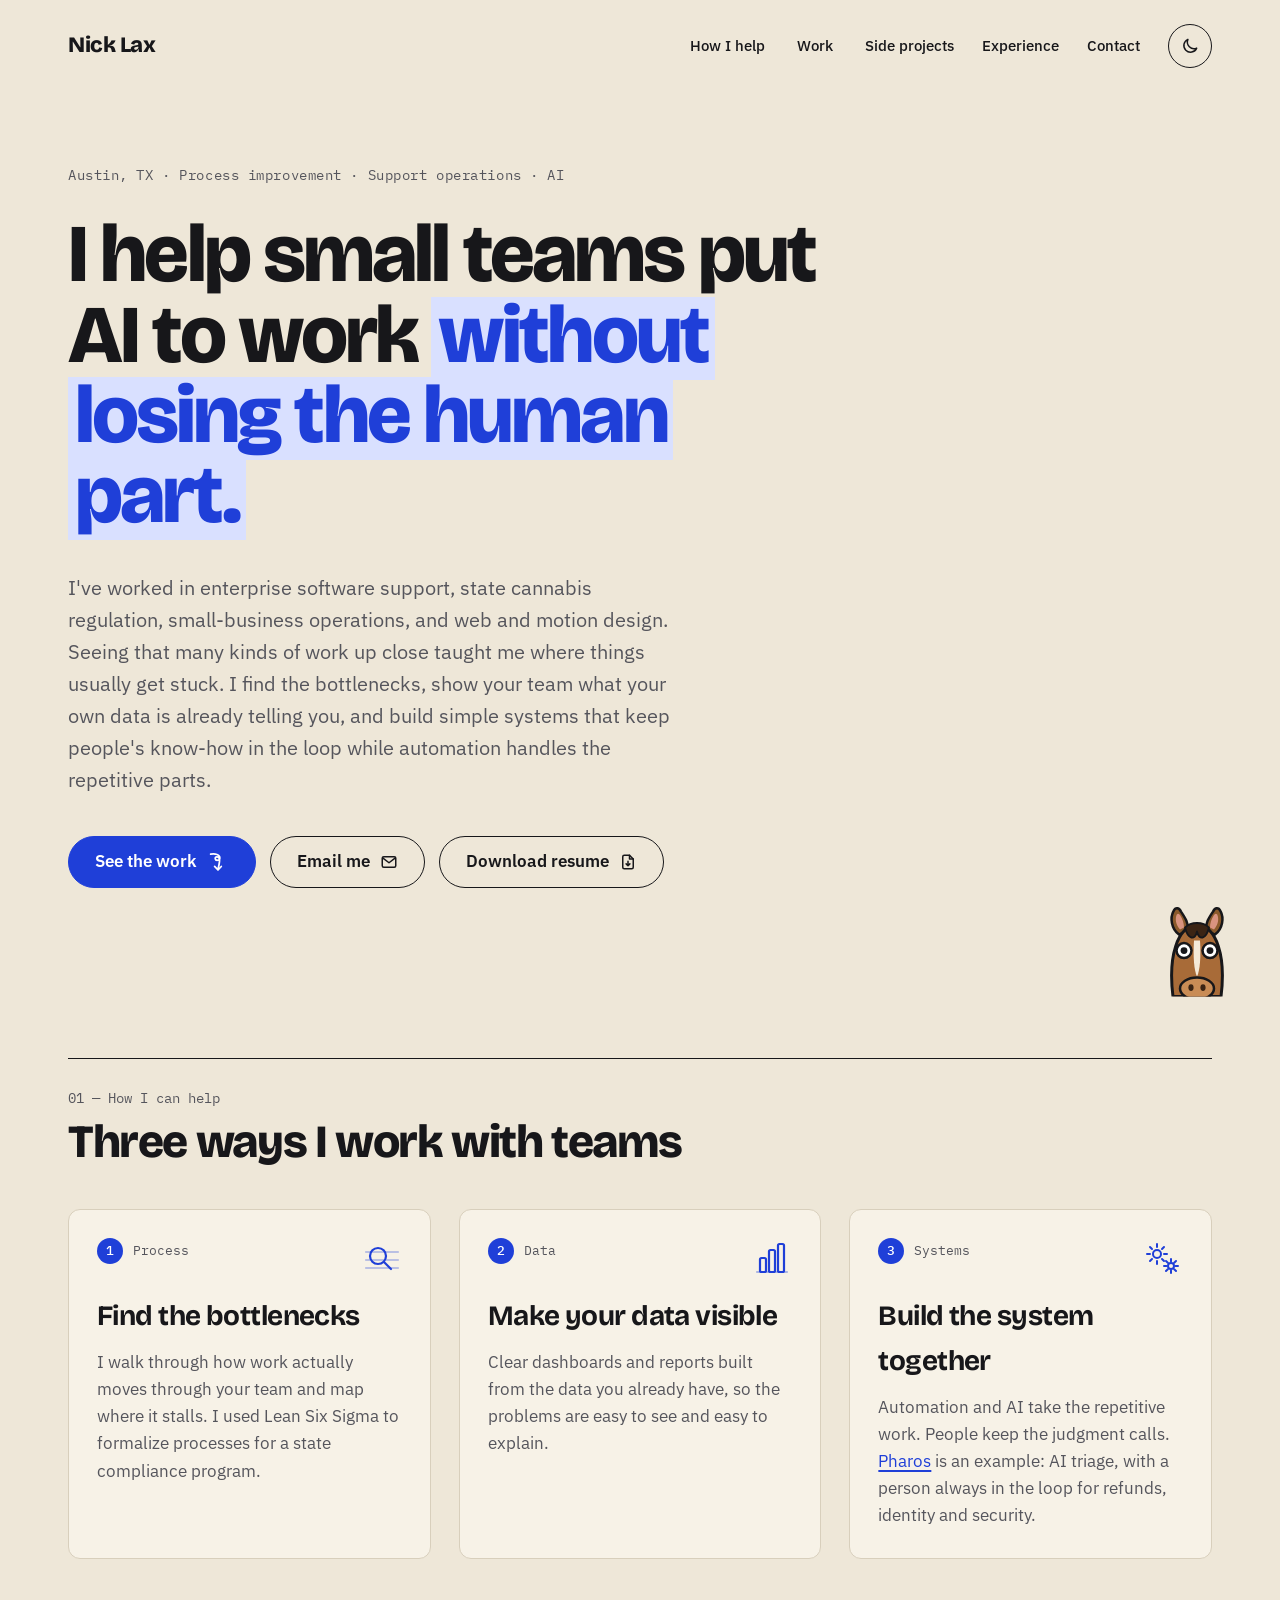
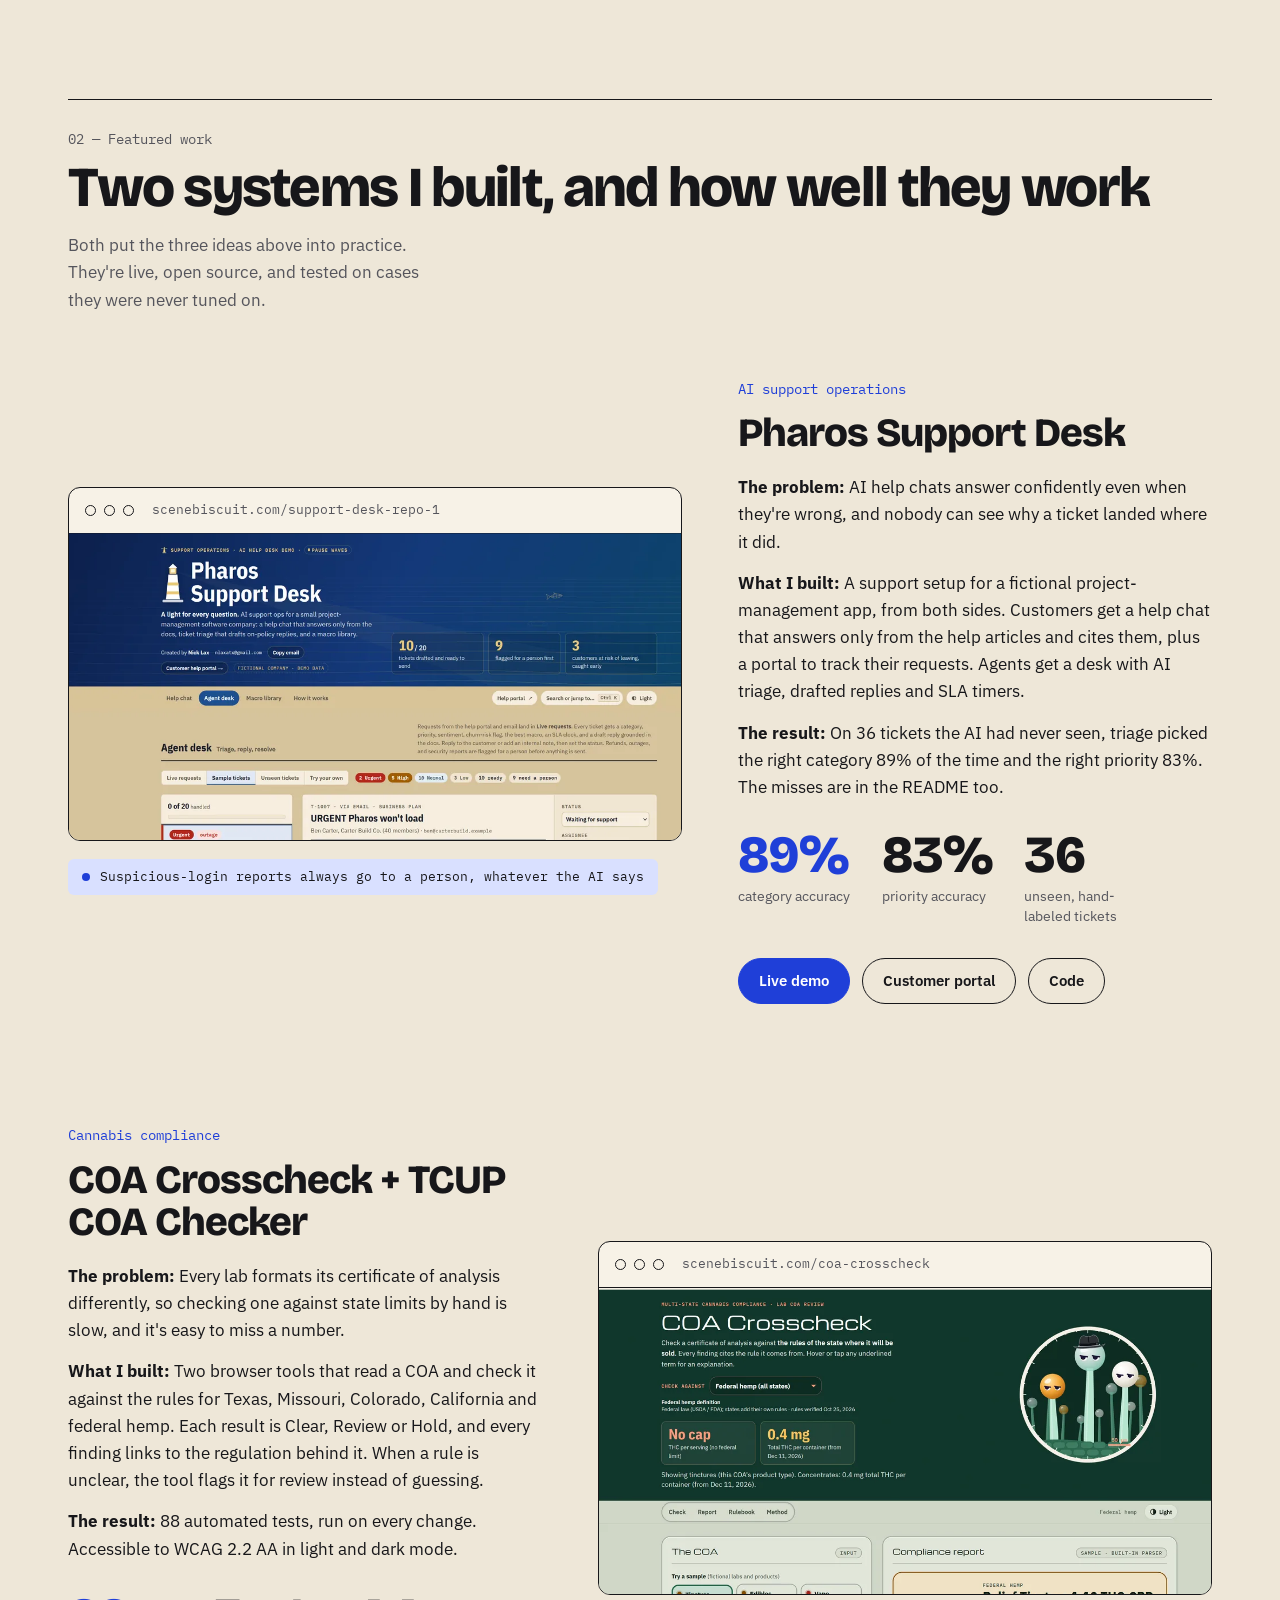
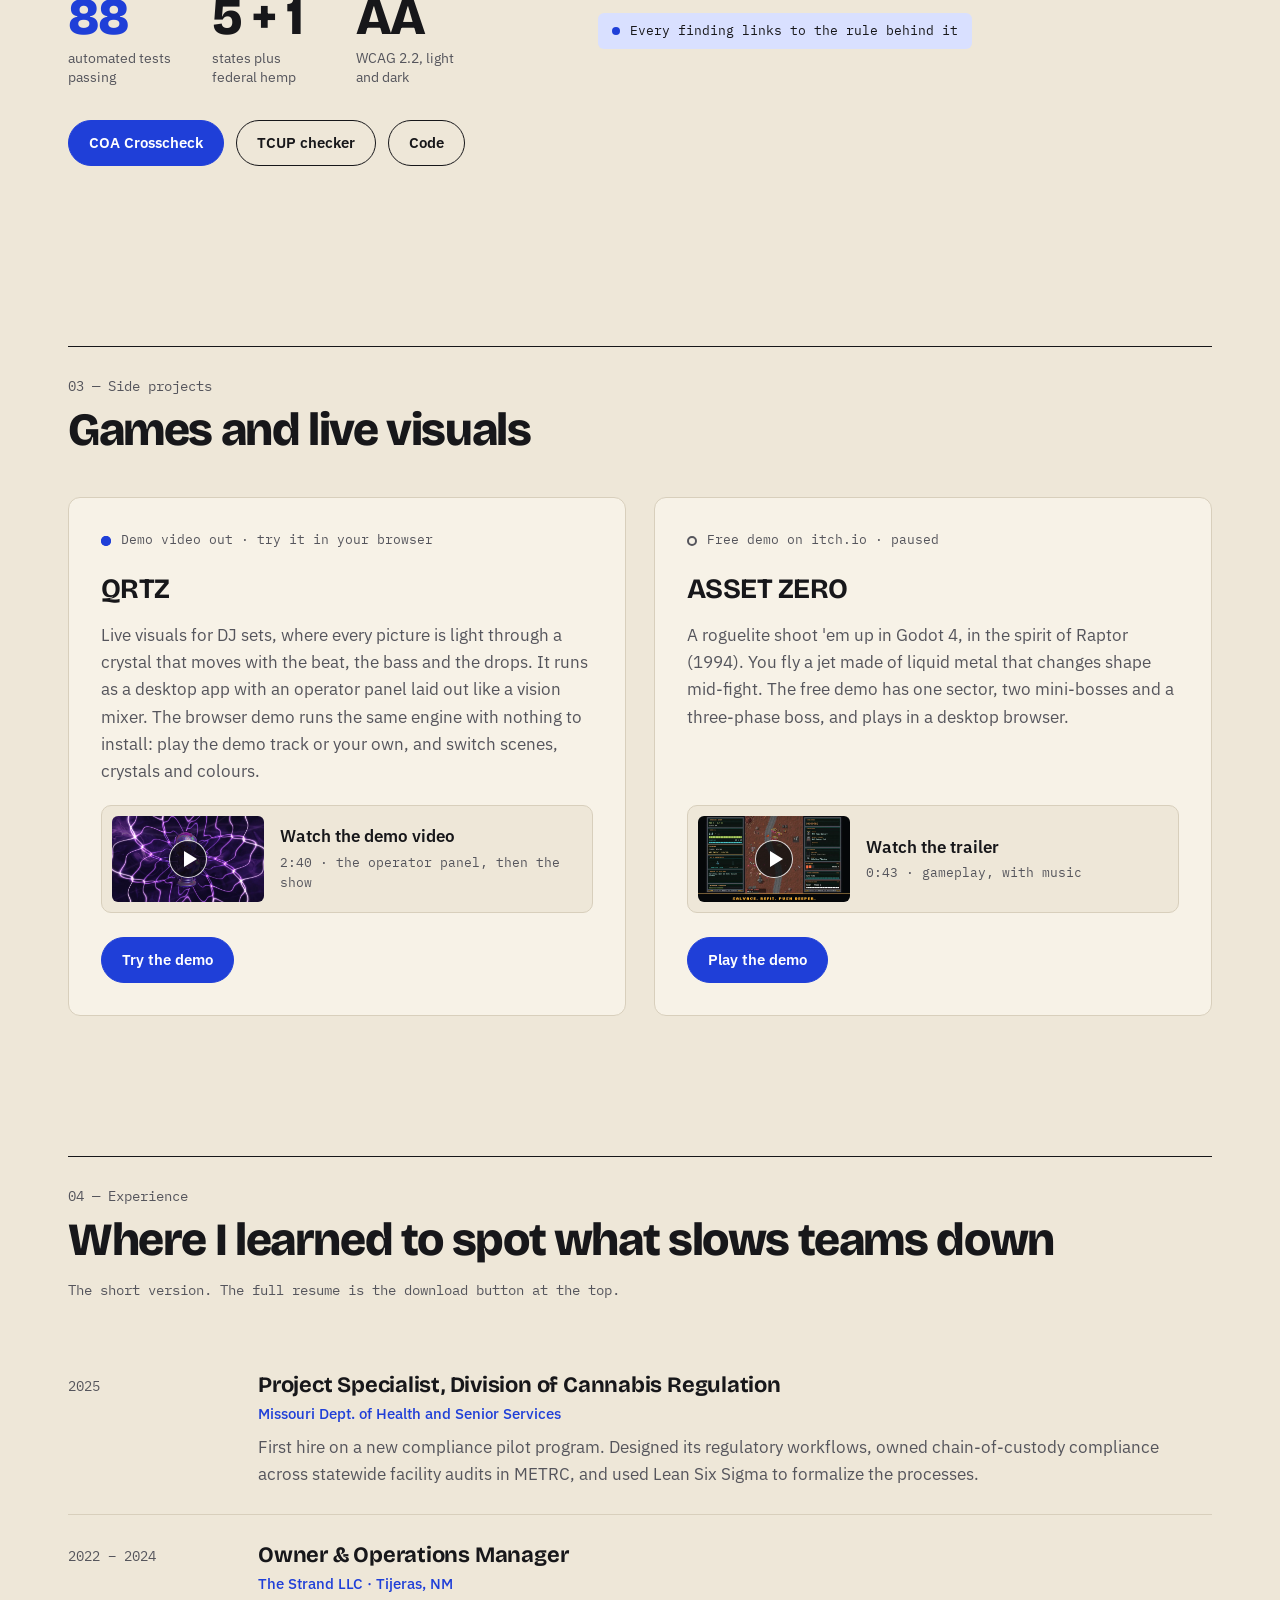
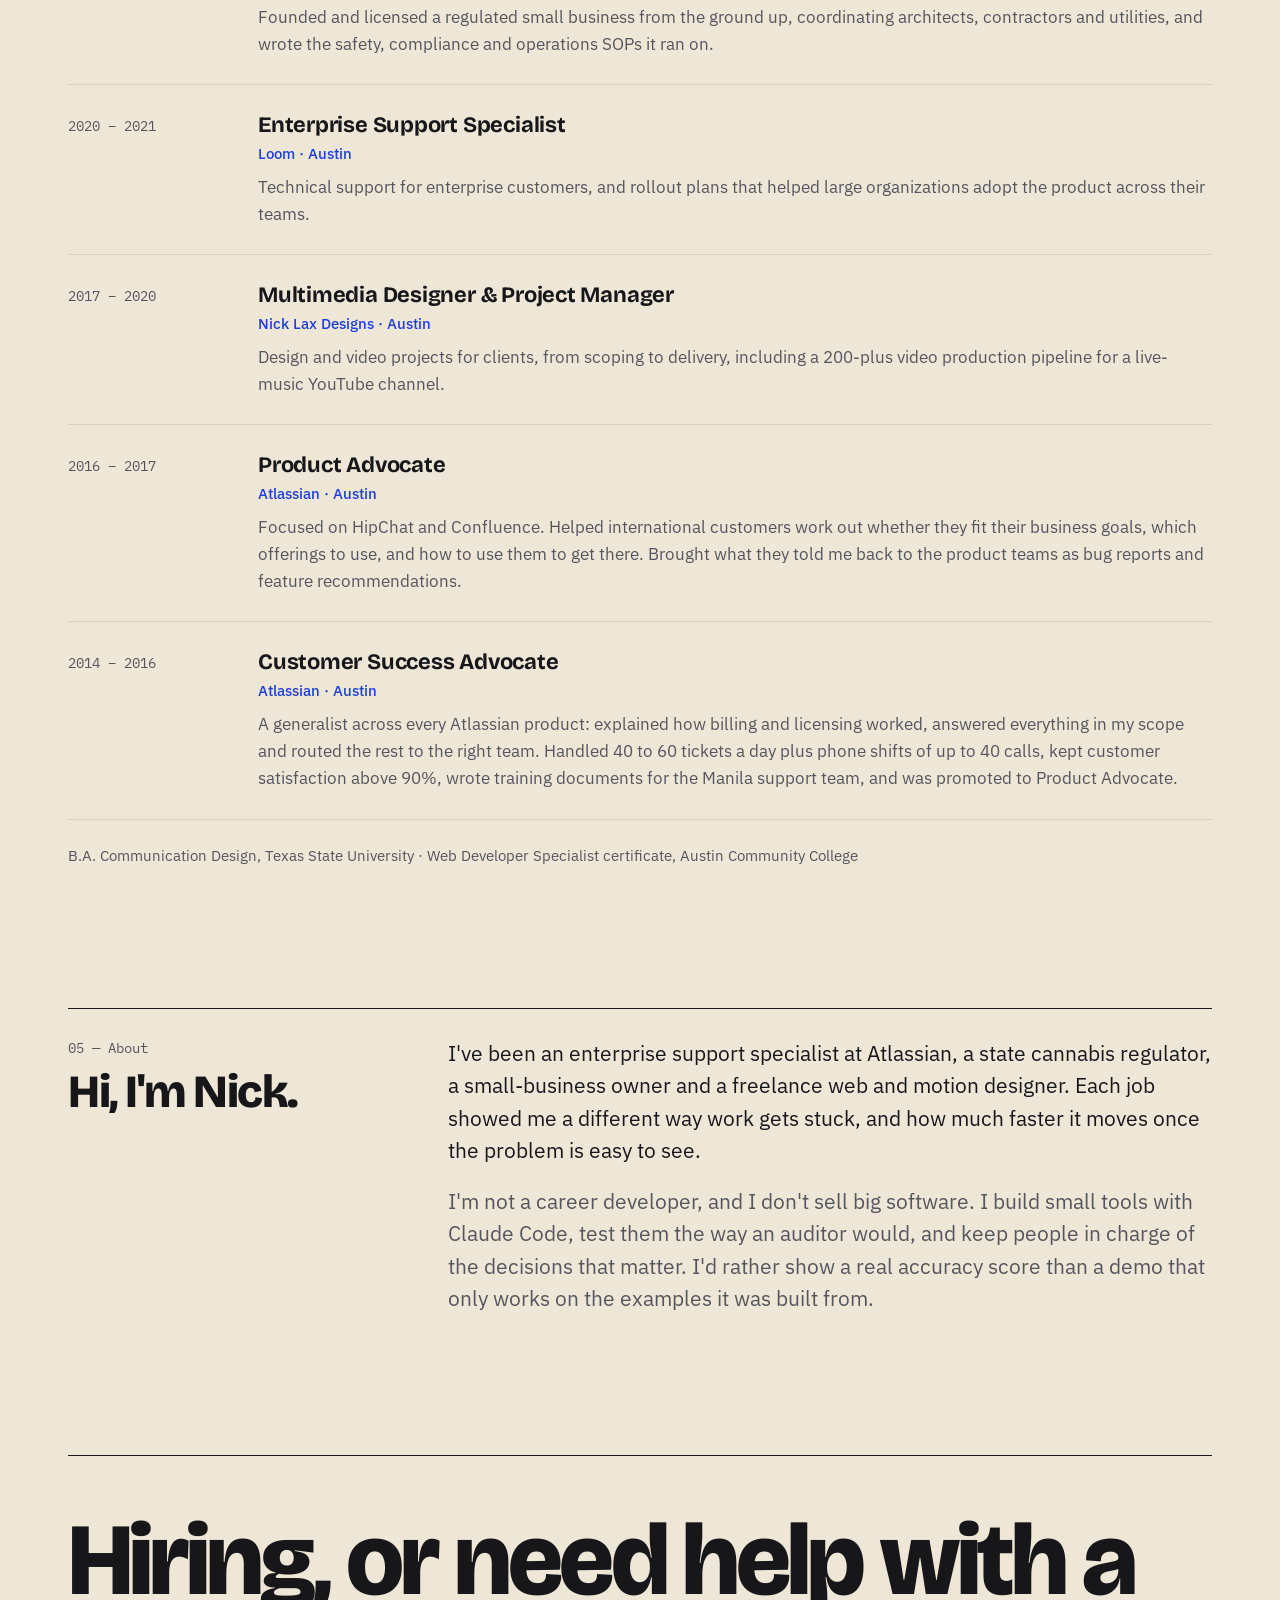
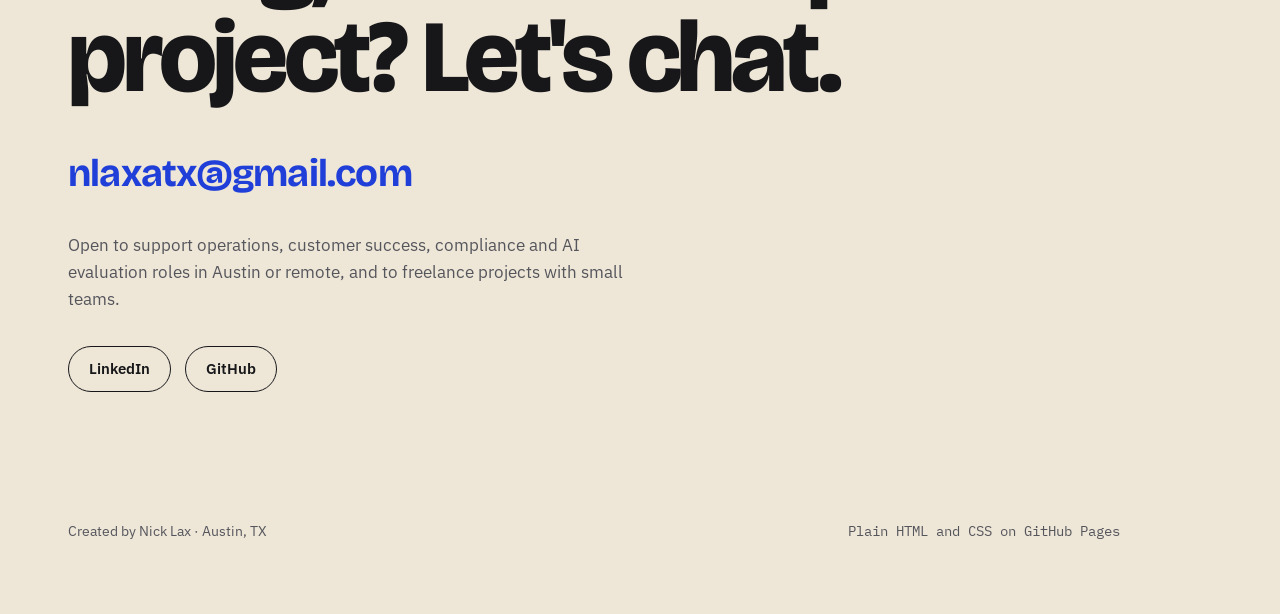
==== index.html @ 9744c237 "Merge remote-tracking branch 'origin/main' into copy-pass-positioning # Conflicts: #	index.html" ====
<!doctype html>
<html lang="en">
<head>
  <meta charset="utf-8">
  <meta name="viewport" content="width=device-width, initial-scale=1">
  <title>Nick Lax · Process improvement, support operations and AI</title>
  <meta name="description" content="Nick Lax helps small teams put AI to work without losing the human part: finding bottlenecks, making data visible, and building systems that keep people in the loop. Austin, TX.">
  <meta property="og:title" content="Nick Lax · Process improvement, support operations and AI">
  <meta property="og:description" content="I help small teams put AI to work without losing the human part.">
  <meta property="og:type" content="website">
  <meta property="og:url" content="https://scenebiscuit.com/">
  <link rel="canonical" href="https://scenebiscuit.com/">
  <link rel="icon" href="img/favicon.svg" type="image/svg+xml">
  <link rel="icon" href="img/favicon-32.png" type="image/png" sizes="32x32">
  <link rel="apple-touch-icon" href="img/apple-touch-icon.png">

  <!-- Set the theme before the page paints, so there's no light/dark flash -->
  <script>
    (function () {
      var root = document.documentElement;
      root.classList.add('js');
      var saved = null;
      try { saved = localStorage.getItem('nl-theme'); } catch (e) {}
      var dark = saved ? saved === 'dark' : window.matchMedia('(prefers-color-scheme: dark)').matches;
      root.setAttribute('data-theme', dark ? 'dark' : 'light');
    })();
  </script>

  <link rel="preconnect" href="https://fonts.googleapis.com">
  <link rel="preconnect" href="https://fonts.gstatic.com" crossorigin>
  <link rel="stylesheet" href="https://fonts.googleapis.com/css2?family=Bricolage+Grotesque:opsz,wght@12..96,700;12..96,800&family=IBM+Plex+Mono:wght@400;500&family=IBM+Plex+Sans:wght@400;500;600&display=swap">
  <link rel="stylesheet" href="css/style.css?v=2026-11-20d">
  <script src="js/main.js?v=2026-11-20d" defer></script>
</head>
<body>
  <a class="skip-link" href="#main">Skip to content</a>

  <header class="site-header wrap">
    <a href="#top" class="brand ul">Nick Lax</a>
    <nav class="nav" aria-label="Main">
      <ul class="nav-links">
        <li><a href="#help" class="ul">How I help</a></li>
        <li><a href="#work" class="ul">Work</a></li>
        <li><a href="#building" class="ul">Side projects</a></li>
        <li><a href="#experience" class="ul">Experience</a></li>
        <li><a href="#contact" class="ul">Contact</a></li>
      </ul>
      <button type="button" class="theme-btn" id="theme-btn" aria-label="Switch to dark mode">
        <svg class="icon-moon" width="20" height="20" viewBox="0 0 24 24" fill="none" stroke="currentColor" stroke-width="1.8" stroke-linecap="round" stroke-linejoin="round" aria-hidden="true"><path d="M20 14.5A8 8 0 0 1 9.5 4a8 8 0 1 0 10.5 10.5z"/></svg>
        <svg class="icon-sun" width="20" height="20" viewBox="0 0 24 24" fill="none" stroke="currentColor" stroke-width="1.8" stroke-linecap="round" aria-hidden="true"><circle cx="12" cy="12" r="4.5"/><path d="M12 2.5v2.2M12 19.3v2.2M2.5 12h2.2M19.3 12h2.2M5.3 5.3l1.6 1.6M17.1 17.1l1.6 1.6M5.3 18.7l1.6-1.6M17.1 6.9l1.6-1.6"/></svg>
      </button>
    </nav>
  </header>

  <main id="main">
    <span id="top"></span>

    <!-- Hero -->
    <section class="hero wrap">
      <p class="eyebrow rise r1">Austin, TX · Process improvement · Support operations · AI</p>
      <h1 class="hero-title rise r2">I help small teams put AI to work <span class="hl">without losing the human part.</span></h1>
      <p class="hero-lede rise r3">I've worked in enterprise software support, state cannabis regulation, small-business operations, and web and motion design. Seeing that many kinds of work up close taught me where things usually get stuck. I find the bottlenecks, show your team what your own data is already telling you, and build simple systems that keep people's know-how in the loop while automation handles the repetitive parts.</p>
      <div class="btn-row rise r4">
        <a href="#work" class="btn btn-solid">See the work
          <svg class="swirl" width="22" height="22" viewBox="0 0 24 24" fill="none" stroke="currentColor" stroke-width="1.9" stroke-linecap="round" stroke-linejoin="round" aria-hidden="true"><path d="M4 3.5 C 9 2.5, 14 4, 14 7.5 C 14 10.5, 9.5 11, 9 8.5 C 8.5 6, 12.5 5.5, 13.5 8.5 C 14.3 11.5, 13 15, 12 20"/><path d="M8.3 16.8 L12 20.6 L15.6 16.9"/></svg>
        </a>
        <a href="mailto:nlaxatx@gmail.com" class="btn">Email me
          <svg width="18" height="18" viewBox="0 0 24 24" fill="none" stroke="currentColor" stroke-width="2" stroke-linecap="round" stroke-linejoin="round" aria-hidden="true"><rect x="3" y="5" width="18" height="14" rx="2"/><path d="M3.5 6.5 12 13l8.5-6.5"/></svg>
        </a>
        <a href="Nick-Lax-Resume.pdf" class="btn" download>Download resume
          <svg width="18" height="18" viewBox="0 0 24 24" fill="none" stroke="currentColor" stroke-width="2" stroke-linecap="round" stroke-linejoin="round" aria-hidden="true"><path d="M14 3H7a2 2 0 0 0-2 2v14a2 2 0 0 0 2 2h10a2 2 0 0 0 2-2V8z"/><path d="M14 3v5h5"/><path d="M12 11v6M9.5 14.5 12 17l2.5-2.5"/></svg>
        </a>
      </div>
    </section>

    <!-- How I can help -->
    <section id="help" class="section wrap" aria-labelledby="help-title">
      <div class="section-head reveal">
        <p class="section-num">01 — How I can help</p>
        <h2 id="help-title" class="section-title">Three ways I work with teams</h2>
      </div>
      <div class="cards cards--three">
        <div class="card reveal">
          <div class="card-top"><p class="card-status"><span class="step-num" aria-hidden="true">1</span>Process</p><svg class="card-icon icon-magnify" width="40" height="40" viewBox="0 0 40 40" fill="none" stroke="currentColor" stroke-width="2.2" stroke-linecap="round" aria-hidden="true"><path d="M4 30h32M4 22h32M4 14h32" opacity=".28"/><g class="mag"><circle cx="16" cy="18" r="8"/><path d="M22 24l7 7"/></g></svg></div>
          <h3 class="card-title">Find the bottlenecks</h3>
          <p class="muted">I walk through how work actually moves through your team and map where it stalls. I used Lean Six Sigma to formalize processes for a state compliance program.</p>
        </div>
        <div class="card reveal">
          <div class="card-top"><p class="card-status"><span class="step-num" aria-hidden="true">2</span>Data</p><svg class="card-icon icon-bars" width="40" height="40" viewBox="0 0 40 40" fill="none" stroke="currentColor" stroke-width="2.2" stroke-linecap="round" aria-hidden="true"><path d="M5 34h30" opacity=".35"/><rect class="bar b1" x="8" y="20" width="6" height="14" rx="1.5"/><rect class="bar b2" x="17" y="12" width="6" height="22" rx="1.5"/><rect class="bar b3" x="26" y="6" width="6" height="28" rx="1.5"/></svg></div>
          <h3 class="card-title">Make your data visible</h3>
          <p class="muted">Clear dashboards and reports built from the data you already have, so the problems are easy to see and easy to explain.</p>
        </div>
        <div class="card reveal">
          <div class="card-top"><p class="card-status"><span class="step-num" aria-hidden="true">3</span>Systems</p><svg class="card-icon icon-gears" width="40" height="40" viewBox="0 0 40 40" fill="none" stroke="currentColor" stroke-width="2" stroke-linecap="round" stroke-linejoin="round" aria-hidden="true"><g class="gear g1"><circle cx="14" cy="16" r="4"/><path d="M14 6v3M14 23v3M4 16h3M21 16h3M7 9l2 2M19 21l2 2M7 23l2-2M19 11l2-2"/></g><g class="gear g2"><circle cx="28" cy="28" r="3"/><path d="M28 21v2.5M28 32.5V35M21 28h2.5M32.5 28H35M23 23l1.8 1.8M31.2 31.2L33 33M23 33l1.8-1.8M31.2 24.8L33 23"/></g></svg></div>
          <h3 class="card-title">Build the system together</h3>
          <p class="muted">Automation and AI take the repetitive work. People keep the judgment calls. <a href="#work" class="text-link">Pharos</a> is an example: AI triage, with a person always in the loop for refunds, identity and security.</p>
        </div>
      </div>
    </section>

    <!-- Featured work -->
    <section id="work" class="section wrap" aria-labelledby="work-title">
      <div class="section-head section-head--split reveal">
        <div>
          <p class="section-num">02 — Featured work</p>
          <h2 id="work-title" class="section-title section-title--lg">Two systems I built, and how well they work</h2>
        </div>
        <p class="section-aside">Both put the three ideas above into practice. They're live, open source, and tested on cases they were never tuned on.</p>
      </div>

      <!-- Pharos -->
      <article class="case">
        <div class="case-media reveal from-left">
          <div class="frame lift">
            <div class="frame-bar">
              <span class="frame-dot" aria-hidden="true"></span>
              <span class="frame-dot" aria-hidden="true"></span>
              <span class="frame-dot" aria-hidden="true"></span>
              <span class="frame-url">scenebiscuit.com/support-desk-repo-1</span>
            </div>
            <div class="frame-body frame-body--shot">
              <img class="shot-light" src="img/pharos-light.webp" width="1200" height="565" loading="lazy" alt="Pharos agent desk: an urgent ticket open, with priority counts and a status panel beside it">
              <img class="shot-dark" src="img/pharos-dark.webp" width="1200" height="557" loading="lazy" alt="Pharos help chat, Ask the Keeper, next to a panel showing which help articles it checked">
            </div>
          </div>
          <p class="tag-note"><span class="tag-dot" aria-hidden="true"></span>Suspicious-login reports always go to a person, whatever the AI says</p>
        </div>

        <div class="case-text reveal from-right">
          <p class="case-kicker">AI support operations</p>
          <h3 class="case-title">Pharos Support Desk</h3>
          <p><strong>The problem:</strong> AI help chats answer confidently even when they're wrong, and nobody can see why a ticket landed where it did.</p>
          <p><strong>What I built:</strong> A support setup for a fictional project-management app, from both sides. Customers get a help chat that answers only from the help articles and cites them, plus a portal to track their requests. Agents get a desk with AI triage, drafted replies and SLA timers.</p>
          <p><strong>The result:</strong> On 36 tickets the AI had never seen, triage picked the right category 89% of the time and the right priority 83%. The misses are in the README too.</p>
          <dl class="stats">
            <div><dt>category accuracy</dt><dd class="accent" data-count="89" data-suffix="%">89%</dd></div>
            <div><dt>priority accuracy</dt><dd data-count="83" data-suffix="%">83%</dd></div>
            <div><dt>unseen, hand-labeled tickets</dt><dd data-count="36">36</dd></div>
          </dl>
          <div class="btn-row btn-row--sm">
            <a href="https://scenebiscuit.com/support-desk-repo-1/" class="btn btn-solid btn-sm" target="_blank" rel="noopener">Live demo<span class="sr-only"> (opens in a new tab)</span></a>
            <a href="https://scenebiscuit.com/support-desk-repo-1/portal/" class="btn btn-sm" target="_blank" rel="noopener">Customer portal<span class="sr-only"> (opens in a new tab)</span></a>
            <a href="https://github.com/scenebiscuit-cell/support-desk-repo-1" class="btn btn-sm" target="_blank" rel="noopener">Code<span class="sr-only"> (opens in a new tab)</span></a>
          </div>
        </div>
      </article>

      <!-- COA tools -->
      <article class="case case--flip">
        <div class="case-media reveal from-right">
          <div class="frame lift">
            <div class="frame-bar">
              <span class="frame-dot" aria-hidden="true"></span>
              <span class="frame-dot" aria-hidden="true"></span>
              <span class="frame-dot" aria-hidden="true"></span>
              <span class="frame-url">scenebiscuit.com/coa-crosscheck</span>
            </div>
            <div class="frame-body frame-body--shot">
              <img class="shot-light" src="img/coa-light.webp" width="1200" height="626" loading="lazy" alt="COA Crosscheck checking a sample tincture against federal hemp rules, with a Review verdict and the trichome characters looking skeptical">
              <img class="shot-dark" src="img/coa-dark.webp" width="1200" height="569" loading="lazy" alt="COA Crosscheck checking a sample tincture against Texas medical rules, with a Clear verdict and the trichome characters smiling">
            </div>
          </div>
          <p class="tag-note"><span class="tag-dot" aria-hidden="true"></span>Every finding links to the rule behind it</p>
        </div>

        <div class="case-text reveal from-left">
          <p class="case-kicker">Cannabis compliance</p>
          <h3 class="case-title">COA Crosscheck + TCUP COA Checker</h3>
          <p><strong>The problem:</strong> Every lab formats its certificate of analysis differently, so checking one against state limits by hand is slow, and it's easy to miss a number.</p>
          <p><strong>What I built:</strong> Two browser tools that read a COA and check it against the rules for Texas, Missouri, Colorado, California and federal hemp. Each result is Clear, Review or Hold, and every finding links to the regulation behind it. When a rule is unclear, the tool flags it for review instead of guessing.</p>
          <p><strong>The result:</strong> 88 automated tests, run on every change. Accessible to WCAG 2.2 AA in light and dark mode.</p>
          <dl class="stats">
            <div><dt>automated tests passing</dt><dd class="accent" data-count="88">88</dd></div>
            <div><dt>states plus federal hemp</dt><dd>5 + 1</dd></div>
            <div><dt>WCAG 2.2, light and dark</dt><dd>AA</dd></div>
          </dl>
          <div class="btn-row btn-row--sm">
            <a href="https://scenebiscuit.com/coa-crosscheck/" class="btn btn-solid btn-sm" target="_blank" rel="noopener">COA Crosscheck<span class="sr-only"> (opens in a new tab)</span></a>
            <a href="https://scenebiscuit.com/tcup-coa-checker/" class="btn btn-sm" target="_blank" rel="noopener">TCUP checker<span class="sr-only"> (opens in a new tab)</span></a>
            <a href="https://github.com/scenebiscuit-cell/coa-crosscheck" class="btn btn-sm" target="_blank" rel="noopener">Code<span class="sr-only"> (opens in a new tab)</span></a>
          </div>
        </div>
      </article>
    </section>

    <!-- Side projects -->
    <section id="building" class="section wrap" aria-labelledby="building-title">
      <div class="section-head reveal">
        <p class="section-num">03 — Side projects</p>
        <h2 id="building-title" class="section-title">Games and live visuals</h2>
      </div>
      <div class="cards">
        <div class="card card--project lift reveal">
          <p class="card-status"><span class="dot" aria-hidden="true"></span>Demo video out · try it in your browser</p>
          <h3 class="card-title">QRTZ</h3>
          <p class="muted">Live visuals for DJ sets, where every picture is light through a crystal that moves with the beat, the bass and the drops. It runs as a desktop app with an operator panel laid out like a vision mixer. The browser demo runs the same engine with nothing to install: play the demo track or your own, and switch scenes, crystals and colours.</p>
          <a class="card-thumb" href="video/qrtz-demo.mp4" data-video-dialog="QRTZ demo video">
            <span class="card-thumb-img">
              <img src="img/qrtz-video-poster.webp" width="1200" height="675" loading="lazy" alt="">
              <span class="card-thumb-play" aria-hidden="true"></span>
            </span>
            <span class="card-thumb-text">
              <span class="card-thumb-title">Watch the demo video</span>
              <span class="card-thumb-meta">2:40 · the operator panel, then the show</span>
            </span>
          </a>
          <div class="btn-row btn-row--sm">
            <a href="qrtz/" class="btn btn-solid btn-sm" target="_blank" rel="noopener">Try the demo<span class="sr-only"> (opens in a new tab)</span></a>
          </div>
        </div>
        <div class="card card--project lift reveal">
          <p class="card-status"><span class="dot dot--still" aria-hidden="true"></span>Free demo on itch.io · paused</p>
          <h3 class="card-title">ASSET ZERO</h3>
          <p class="muted">A roguelite shoot 'em up in Godot 4, in the spirit of Raptor (1994). You fly a jet made of liquid metal that changes shape mid-fight. The free demo has one sector, two mini-bosses and a three-phase boss, and plays in a desktop browser.</p>
          <a class="card-thumb" href="video/asset-zero-trailer.mp4" data-video-dialog="ASSET ZERO trailer">
            <span class="card-thumb-img">
              <img src="img/asset-zero-trailer-poster.webp" width="1200" height="675" loading="lazy" alt="">
              <span class="card-thumb-play" aria-hidden="true"></span>
            </span>
            <span class="card-thumb-text">
              <span class="card-thumb-title">Watch the trailer</span>
              <span class="card-thumb-meta">0:43 · gameplay, with music</span>
            </span>
          </a>
          <div class="btn-row btn-row--sm">
            <a href="https://scenebiscuit.itch.io/asset-zero" class="btn btn-solid btn-sm" target="_blank" rel="noopener">Play the demo<span class="sr-only"> on itch.io (opens in a new tab)</span></a>
          </div>
        </div>
      </div>
    </section>

    <!-- Experience -->
    <section id="experience" class="section wrap" aria-labelledby="experience-title">
      <div class="section-head section-head--split reveal">
        <div>
          <p class="section-num">04 — Experience</p>
          <h2 id="experience-title" class="section-title">Where I learned to spot what slows teams down</h2>
        </div>
        <p class="section-num">The short version. The full resume is the download button at the top.</p>
      </div>
      <ol class="jobs">
        <li class="job reveal">
          <p class="job-years">2025</p>
          <div class="job-body">
            <h3 class="job-role">Project Specialist, Division of Cannabis Regulation</h3>
            <p class="job-org">Missouri Dept. of Health and Senior Services</p>
            <p class="muted">First hire on a new compliance pilot program. Designed its regulatory workflows, owned chain-of-custody compliance across statewide facility audits in METRC, and used Lean Six Sigma to formalize the processes.</p>
          </div>
        </li>
        <li class="job reveal">
          <p class="job-years">2022 – 2024</p>
          <div class="job-body">
            <h3 class="job-role">Owner &amp; Operations Manager</h3>
            <p class="job-org">The Strand LLC · Tijeras, NM</p>
            <p class="muted">Founded and licensed a regulated small business from the ground up, coordinating architects, contractors and utilities, and wrote the safety, compliance and operations SOPs it ran on.</p>
          </div>
        </li>
        <li class="job reveal">
          <p class="job-years">2020 – 2021</p>
          <div class="job-body">
            <h3 class="job-role">Enterprise Support Specialist</h3>
            <p class="job-org">Loom · Austin</p>
            <p class="muted">Technical support for enterprise customers, and rollout plans that helped large organizations adopt the product across their teams.</p>
          </div>
        </li>
        <li class="job reveal">
          <p class="job-years">2017 – 2020</p>
          <div class="job-body">
            <h3 class="job-role">Multimedia Designer &amp; Project Manager</h3>
            <p class="job-org">Nick Lax Designs · Austin</p>
            <p class="muted">Design and video projects for clients, from scoping to delivery, including a 200-plus video production pipeline for a live-music YouTube channel.</p>
          </div>
        </li>
        <li class="job reveal">
          <p class="job-years">2016 – 2017</p>
          <div class="job-body">
            <h3 class="job-role">Product Advocate</h3>
            <p class="job-org">Atlassian · Austin</p>
            <p class="muted">Focused on HipChat and Confluence. Helped international customers work out whether they fit their business goals, which offerings to use, and how to use them to get there. Brought what they told me back to the product teams as bug reports and feature recommendations.</p>
          </div>
        </li>
        <li class="job reveal">
          <p class="job-years">2014 – 2016</p>
          <div class="job-body">
            <h3 class="job-role">Customer Success Advocate</h3>
            <p class="job-org">Atlassian · Austin</p>
            <p class="muted">A generalist across every Atlassian product: explained how billing and licensing worked, answered everything in my scope and routed the rest to the right team. Handled 40 to 60 tickets a day plus phone shifts of up to 40 calls, kept customer satisfaction above 90%, wrote training documents for the Manila support team, and was promoted to Product Advocate.</p>
          </div>
        </li>
      </ol>
      <p class="edu reveal">B.A. Communication Design, Texas State University · Web Developer Specialist certificate, Austin Community College</p>
    </section>

    <!-- About -->
    <section id="about" class="section wrap" aria-labelledby="about-title">
      <div class="about reveal">
        <div class="about-head">
          <p class="section-num">05 — About</p>
          <h2 id="about-title" class="section-title">Hi, I'm Nick.</h2>
        </div>
        <div class="about-body">
          <p>I've been an enterprise support specialist at Atlassian, a state cannabis regulator, a small-business owner and a freelance web and motion designer. Each job showed me a different way work gets stuck, and how much faster it moves once the problem is easy to see.</p>
          <p class="muted">I'm not a career developer, and I don't sell big software. I build small tools with Claude Code, test them the way an auditor would, and keep people in charge of the decisions that matter. I'd rather show a real accuracy score than a demo that only works on the examples it was built from.</p>
        </div>
      </div>
    </section>

    <!-- Contact -->
    <section id="contact" class="section wrap" aria-labelledby="contact-title">
      <div class="contact reveal">
        <h2 id="contact-title" class="contact-title">Hiring, or need help with a project? Let's chat.</h2>
        <a href="mailto:nlaxatx@gmail.com" class="contact-email ul">nlaxatx@gmail.com</a>
        <p class="contact-line muted">Open to support operations, customer success, compliance and AI evaluation roles in Austin or remote, and to freelance projects with small teams.</p>
        <div class="btn-row">
          <a href="https://www.linkedin.com/in/nick-l-001a402b/" class="btn btn-sm" target="_blank" rel="noopener">LinkedIn<span class="sr-only"> (opens in a new tab)</span></a>
          <a href="https://github.com/scenebiscuit-cell" class="btn btn-sm" target="_blank" rel="noopener">GitHub<span class="sr-only"> (opens in a new tab)</span></a>
        </div>
      </div>
    </section>
  </main>

  <footer class="site-footer wrap">
    <p>Created by Nick Lax · Austin, TX</p>
    <p class="mono">Plain HTML and CSS on GitHub Pages</p>
  </footer>

  <!-- Biscuit: a small horse (for Seabiscuit, the name behind scenebiscuit) that peeks up from the corner and watches the cursor -->
  <div class="critter" id="critter" aria-hidden="true">
    <div class="critter-btn">
      <svg class="critter-body" viewBox="0 0 90 92" width="90" height="92" aria-hidden="true">
        <path d="M27 30 C 19 24, 18 13, 21.5 6.5 C 23.5 2.5, 27 3, 29 7 C 33 13, 37 19, 36 26 Z" fill="#8B5A2B" stroke="#17171A" stroke-width="2.5" stroke-linejoin="round"/>
        <path d="M63 30 C 71 24, 72 13, 68.5 6.5 C 66.5 2.5, 63 3, 61 7 C 57 13, 53 19, 54 26 Z" fill="#8B5A2B" stroke="#17171A" stroke-width="2.5" stroke-linejoin="round"/>
        <path d="M28 25 C 23.5 20, 23 14, 24.8 10 C 25.8 8.5, 27 8.8, 28 10.5 C 30.5 14.5, 32 18.5, 32 23 Z" fill="#D9937F"/><path d="M62 25 C 66.5 20, 67 14, 65.2 10 C 64.2 8.5, 63 8.8, 62 10.5 C 59.5 14.5, 58 18.5, 58 23 Z" fill="#D9937F"/>
        <path d="M21 92 C 16 52, 25 22, 45 20 C 65 22, 74 52, 69 92 Z" fill="#A86B38" stroke="#17171A" stroke-width="3" stroke-linejoin="round"/>
        <path d="M42 36 C 41 52, 42 66, 45 72 C 48 66, 49 52, 48 36 Z" fill="#F4E9D8"/>
        <path d="M33 23 C 36 35, 43 36, 45 27 C 47 36, 54 35, 57 23 C 51 17, 39 17, 33 23 Z" fill="#3B2414" stroke="#17171A" stroke-width="2" stroke-linejoin="round"/>
        <ellipse cx="45" cy="84" rx="17" ry="11" fill="#C98C55" stroke="#17171A" stroke-width="2.5"/>
        <ellipse cx="39" cy="83" rx="2.6" ry="3.4" fill="#3B2414"/><ellipse cx="51" cy="83" rx="2.6" ry="3.4" fill="#3B2414"/>
        <g class="critter-eyes">
          <g class="eye"><circle cx="32" cy="46" r="7.5" fill="#FFFFFF" stroke="#17171A" stroke-width="2.5"/><circle class="pupil" cx="32" cy="46" r="3.4" fill="#17171A"/></g>
          <g class="eye"><circle cx="58" cy="46" r="7.5" fill="#FFFFFF" stroke="#17171A" stroke-width="2.5"/><circle class="pupil" cx="58" cy="46" r="3.4" fill="#17171A"/></g>
        </g>
      </svg>
    </div>
  </div>
</body>
</html>
---- css/style.css ----
/* Nick Lax portfolio — plain CSS, no build step.
   Colors live in the custom properties below; dark mode swaps them. */

:root {
  --bg: #EEE7D8;
  --surface: #F7F2E7;
  --ink: #17171A;
  --muted: #55555C;
  --line: #D8CFBC;
  --hatch: #E0D7C4;
  --accent: #1F3FD8;
  --on-accent: #FFFFFF;
  --hl: #D9E0FF;

  --font-display: 'Bricolage Grotesque', system-ui, sans-serif;
  --font-body: 'IBM Plex Sans', system-ui, sans-serif;
  --font-mono: 'IBM Plex Mono', ui-monospace, monospace;

  --pad: clamp(20px, 4vw, 48px);
  --ease: cubic-bezier(.2, .7, .2, 1);
  color-scheme: light;
}

[data-theme="dark"] {
  --bg: #121216;
  --surface: #1B1B21;
  --ink: #EEECE7;
  --muted: #A9A7B1;
  --line: #30303A;
  --hatch: #25252D;
  --accent: #93A5FF;
  --on-accent: #0E1240;
  --hl: #232A5C;
  color-scheme: dark;
}

/* ---------- Base ---------- */
*, *::before, *::after { box-sizing: border-box; }
html { scroll-behavior: smooth; }
body {
  margin: 0;
  background: var(--bg);
  color: var(--ink);
  font-family: var(--font-body);
  font-size: 17px;
  line-height: 1.6;
  transition: background-color .4s ease, color .4s ease;
}
a { color: var(--ink); }
a:hover { color: var(--accent); }
:focus-visible { outline: 2px solid var(--accent); outline-offset: 3px; border-radius: 4px; }
p { margin: 0; }
h1, h2, h3 { margin: 0; }
.wrap { max-width: 1240px; margin: 0 auto; padding-left: var(--pad); padding-right: var(--pad); }
.muted { color: var(--muted); }
.mono { font-family: var(--font-mono); }
.accent { color: var(--accent); }
#top { position: absolute; top: 0; }

.sr-only {
  position: absolute; width: 1px; height: 1px; padding: 0; margin: -1px;
  overflow: hidden; clip: rect(0 0 0 0); white-space: nowrap; border: 0;
}
.skip-link {
  position: absolute; left: 16px; top: -60px; z-index: 100;
  padding: 10px 16px; border-radius: 8px;
  background: var(--accent); color: var(--on-accent); font-weight: 600;
}
.skip-link:focus { top: 16px; color: var(--on-accent); }

/* Link underline that slides in on hover */
.ul {
  text-decoration: none;
  background: linear-gradient(currentColor, currentColor) 0 100% / 0 2px no-repeat;
  transition: background-size .3s ease, color .2s;
}
.ul:hover { background-size: 100% 2px; }

/* ---------- Header ---------- */
.site-header {
  display: flex; align-items: center; justify-content: space-between;
  gap: 16px; flex-wrap: wrap;
  padding-top: 24px; padding-bottom: 24px;
}
.brand {
  font-family: var(--font-display); font-weight: 800; font-size: 22px;
  letter-spacing: -0.02em;
}
.nav { display: flex; align-items: center; gap: 28px; }
.nav-links { display: flex; gap: 28px; list-style: none; margin: 0; padding: 0; font-size: 15px; font-weight: 500; }
.nav-links a, .brand { display: inline-flex; align-items: center; justify-content: center; min-height: 44px; min-width: 44px; }
.theme-btn {
  width: 44px; height: 44px; padding: 0; border-radius: 50%;
  border: 1.5px solid var(--ink); background: transparent; color: var(--ink);
  display: flex; align-items: center; justify-content: center; cursor: pointer;
  transition: transform .35s var(--ease);
}
.theme-btn:hover { transform: rotate(-20deg); }
.icon-sun { display: none; }
[data-theme="dark"] .icon-sun { display: block; }
[data-theme="dark"] .icon-moon { display: none; }

/* ---------- Hero ---------- */
.hero { padding-top: 72px; padding-bottom: 110px; }
.eyebrow {
  margin-bottom: 28px;
  font-family: var(--font-mono); font-size: 14px; letter-spacing: .04em; color: var(--muted);
}
.hero-title {
  max-width: 15ch;
  font-family: var(--font-display); font-weight: 800;
  font-size: clamp(38px, 6.4vw, 92px); line-height: .98; letter-spacing: -0.035em;
}
/* Highlight behind the key phrase. Painted per line, so it wraps cleanly at any width,
   and wipes in from the left on load. */
.hl {
  color: var(--accent); padding: 0 .08em; border-radius: 4px;
  background-image: linear-gradient(var(--hl), var(--hl));
  background-repeat: no-repeat; background-position: 0 75%; background-size: 0% 85%;
  -webkit-box-decoration-break: clone; box-decoration-break: clone;
  animation: wipe .7s cubic-bezier(.65, .05, .25, 1) .7s forwards;
}
.hero-lede { margin-top: 36px; max-width: 620px; font-size: 20px; color: var(--muted); }

/* ---------- Buttons ---------- */
.btn-row { display: flex; flex-wrap: wrap; gap: 14px; margin-top: 40px; }
.btn-row--sm { gap: 12px; margin-top: 0; }
.btn {
  display: inline-flex; align-items: center; gap: 10px;
  min-height: 52px; padding: 0 26px; border-radius: 999px;
  border: 1.5px solid var(--ink); background: transparent;
  font-weight: 600; text-decoration: none;
  transition: transform .2s ease, background-color .2s ease, color .2s ease;
}
.btn:hover { transform: translateY(-2px); }
.btn-solid, .btn-solid:hover { background: var(--accent); border-color: var(--accent); color: var(--on-accent); }
.btn-sm { min-height: 46px; padding: 0 20px; font-size: 15px; }
.btn:hover .swirl { animation: nudge .8s ease-in-out infinite; }

/* ---------- Sections ---------- */
.section { padding-top: 60px; padding-bottom: 80px; }
.section-head { border-top: 1.5px solid var(--ink); padding-top: 28px; margin-bottom: 44px; }
.section-head--split { display: flex; flex-wrap: wrap; align-items: flex-end; justify-content: space-between; gap: 16px; }
#work .section-head { margin-bottom: 64px; }
.section-num { margin-bottom: 10px; font-family: var(--font-mono); font-size: 14px; color: var(--muted); }
.section-head--split > .section-num { margin-bottom: 0; }
.section-title {
  font-family: var(--font-display); font-weight: 800;
  font-size: clamp(32px, 3.6vw, 48px); line-height: 1; letter-spacing: -0.03em;
}
.section-title--lg { font-size: clamp(36px, 4.4vw, 60px); }
.section-aside { max-width: 380px; color: var(--muted); }

/* ---------- Case studies ---------- */
.case { display: flex; flex-wrap: wrap; align-items: center; gap: 56px; margin-bottom: 120px; }
.case:last-child { margin-bottom: 40px; }
.case--flip .case-media { order: 2; }
.case-media { flex: 1 1 560px; min-width: 0; }
.case-text { flex: 1 1 420px; min-width: 0; }
.case-text > p { margin-bottom: 14px; }
.case-kicker { font-family: var(--font-mono); font-size: 14px; color: var(--accent); margin-bottom: 12px !important; }
.case-title {
  margin-bottom: 20px;
  font-family: var(--font-display); font-weight: 800;
  font-size: 40px; line-height: 1.05; letter-spacing: -0.025em;
}

.frame { border: 1.5px solid var(--ink); border-radius: 12px; overflow: hidden; background: var(--surface); }
.frame-bar { display: flex; align-items: center; gap: 8px; padding: 12px 16px; border-bottom: 1.5px solid var(--ink); }
.frame-dot { width: 11px; height: 11px; flex: none; border-radius: 50%; border: 1.5px solid var(--ink); }
.frame-url {
  margin-left: 10px; min-width: 0;
  font-family: var(--font-mono); font-size: 13px; color: var(--muted);
  white-space: nowrap; overflow: hidden; text-overflow: ellipsis;
}
.frame-body {
  height: 360px; padding: 24px;
  display: flex; align-items: center; justify-content: center;
  background-image: repeating-linear-gradient(135deg, var(--hatch) 0 2px, transparent 2px 13px);
}
.frame-body--shot { height: auto; aspect-ratio: 2 / 1; padding: 0; background-image: none; }
.frame-body--shot img { display: block; width: 100%; height: 100%; object-fit: cover; object-position: top left; }
.shot-dark { display: none !important; }
[data-theme="dark"] .shot-dark { display: block !important; }
[data-theme="dark"] .shot-light { display: none !important; }
.frame-placeholder { font-family: var(--font-mono); font-size: 14px; color: var(--muted); text-align: center; }

.tag-note {
  display: inline-flex; align-items: center; gap: 10px; margin-top: 18px;
  padding: 8px 14px; border-radius: 6px; background: var(--hl);
  font-family: var(--font-mono); font-size: 13px;
}
.tag-dot { width: 8px; height: 8px; flex: none; border-radius: 50%; background: var(--accent); }

.stats { display: grid; grid-template-columns: repeat(3, minmax(0, max-content)); gap: 20px 32px; margin: 28px 0 32px; }
.stats div { display: flex; flex-direction: column; }
.stats dd { order: -1; }
.stats dd {
  margin: 0; font-family: var(--font-display); font-weight: 800;
  font-size: 52px; line-height: 1; letter-spacing: -0.03em;
}
.stats dt { margin-top: 6px; max-width: 14ch; font-size: 14px; line-height: 1.4; color: var(--muted); }

/* ---------- Building cards ---------- */
.cards { display: flex; flex-wrap: wrap; gap: 28px; }
.card {
  flex: 1 1 380px; min-width: 0; padding: 32px;
  border: 1.5px solid var(--line); border-radius: 12px; background: var(--surface);
}
.card-status {
  display: flex; align-items: center; gap: 10px; margin-bottom: 16px;
  font-family: var(--font-mono); font-size: 13px; color: var(--muted);
}
.card .btn-row { margin-top: 24px; }
.cards--three .card { flex-basis: 300px; padding: 28px; }
.step-num {
  display: inline-flex; align-items: center; justify-content: center;
  width: 26px; height: 26px; border-radius: 50%;
  background: var(--accent); color: var(--on-accent);
  font-family: var(--font-mono); font-size: 13px; font-weight: 500;
}
/* Side-project cards: text first, then a small video thumbnail and the buttons, both pinned
   to the bottom so the two cards' videos and buttons line up side by side (the spare space
   goes under the shorter text). */
.card--project { display: flex; flex-direction: column; }
.card--project .card-thumb { margin-top: auto; }
.card--project p.muted:last-of-type { margin-bottom: 20px; }   /* the least space above the video */
.card--project .btn-row { margin-top: 0; padding-top: 24px; }
/* Where the browser can (all current ones), the project cards share rows: status, title, text,
   video and buttons each line up across the cards at any width, however the text wraps. */
@supports (grid-template-rows: subgrid) and selector(:has(*)) {
@media (min-width: 857px) {   /* side by side: two 380px cards and the gap fit from here */
  .cards:has(> .card--project) { display: grid; grid-template-columns: repeat(auto-fit, minmax(min(380px, 100%), 1fr)); }
  .cards:has(> .card--project) > .card--project { display: grid; grid-row: span 5; grid-template-rows: subgrid; row-gap: 0; }
  .cards:has(> .card--project) .card-thumb { margin-top: 0; }
}
}

/* Small video thumbnail. Clicking it opens the video in a pop-up player (main.js);
   without JavaScript it opens the video file. Nothing downloads until it's clicked. */
.card-thumb {
  display: flex; align-items: center; gap: 16px; margin-top: 20px; padding: 10px;
  border: 1.5px solid var(--line); border-radius: 10px; background: var(--bg);
  text-decoration: none; color: var(--ink);
  transition: border-color .2s, transform .2s var(--ease);
}
.card-thumb:hover { border-color: var(--accent); color: var(--ink); transform: translateY(-2px); }
.card-thumb-img { position: relative; flex: none; width: 152px; aspect-ratio: 16 / 9; border-radius: 6px; overflow: hidden; background: #0A0D0F; }
.card-thumb-img img { display: block; width: 100%; height: 100%; object-fit: cover; }
.card-thumb-play {
  position: absolute; left: 50%; top: 50%; width: 38px; height: 38px; margin: -19px 0 0 -19px;
  border-radius: 50%; background: rgba(10, 13, 15, .72); border: 1.5px solid rgba(255, 255, 255, .85);
  transition: background .2s;
}
.card-thumb-play::after {
  content: ""; position: absolute; left: 14px; top: 10px;
  border-style: solid; border-width: 8px 0 8px 13px; border-color: transparent transparent transparent #fff;
}
.card-thumb:hover .card-thumb-play, .card-thumb:focus-visible .card-thumb-play { background: var(--accent); }
.card-thumb-text { display: flex; flex-direction: column; gap: 2px; min-width: 0; }
.card-thumb-title { font-weight: 600; }
.card-thumb-meta { font-family: var(--font-mono); font-size: 13px; color: var(--muted); }

/* Pop-up video player (built by main.js) */
.video-dialog {
  width: min(960px, 92vw); max-height: 92vh; padding: 0; overflow: hidden;
  border: 1.5px solid var(--line); border-radius: 12px; background: var(--surface); color: var(--ink);
}
.video-dialog::backdrop { background: rgba(10, 10, 14, .72); }
.video-dialog[open] { animation: pop .25s var(--ease); }
.video-dialog-head { display: flex; align-items: center; justify-content: space-between; gap: 12px; padding: 6px 6px 6px 18px; }
.video-dialog-title { font-family: var(--font-mono); font-size: 14px; color: var(--muted); }
.video-dialog-close {
  width: 44px; height: 44px; flex: none; display: flex; align-items: center; justify-content: center;
  border: 0; border-radius: 50%; background: transparent; color: var(--ink); cursor: pointer;
}
.video-dialog-close:hover { background: var(--hl); }
.video-dialog video { display: block; width: 100%; height: auto; max-height: calc(92vh - 56px); aspect-ratio: 16 / 9; background: #000; }
.card-title { margin-bottom: 10px; font-family: var(--font-display); font-weight: 700; font-size: 28px; letter-spacing: -0.02em; }
.dot { position: relative; display: inline-block; width: 10px; height: 10px; border-radius: 50%; background: var(--accent); }
.dot::after { content: ""; position: absolute; inset: 0; border-radius: 50%; background: var(--accent); animation: ping 1.8s ease-out infinite; }
/* A paused project: hollow dot, no pulse */
.dot--still { background: transparent; border: 2px solid var(--muted); }
.dot--still::after { display: none; }

/* ---------- Experience ---------- */
.jobs { list-style: none; margin: 0; padding: 0; }
.job { display: flex; flex-wrap: wrap; gap: 8px 40px; padding: 26px 0; border-bottom: 1px solid var(--line); }
.job-years { flex: 0 0 150px; padding-top: 4px; font-family: var(--font-mono); font-size: 14px; color: var(--muted); }
.job-body { flex: 1 1 520px; min-width: 0; }
.job-role { font-family: var(--font-display); font-weight: 700; font-size: 22px; letter-spacing: -0.01em; line-height: 1.3; }
.job-org { margin: 2px 0 8px; font-size: 15px; font-weight: 500; color: var(--accent); }
.edu { margin-top: 24px; font-size: 15px; color: var(--muted); }

/* ---------- About ---------- */
.about { display: flex; flex-wrap: wrap; gap: 40px 80px; border-top: 1.5px solid var(--ink); padding-top: 28px; }
.about-head { flex: 0 1 300px; }
.about-body { flex: 1 1 560px; min-width: 0; font-size: 21px; line-height: 1.55; }
.about-body p + p { margin-top: 18px; }

/* ---------- Contact & footer ---------- */
.contact { border-top: 1.5px solid var(--ink); padding-top: 56px; }
.contact-title {
  margin-bottom: 28px;
  font-family: var(--font-display); font-weight: 800;
  font-size: clamp(48px, 8vw, 120px); line-height: .95; letter-spacing: -0.04em;
}
.contact-email {
  display: inline-block; padding: 8px 0;
  font-family: var(--font-display); font-weight: 700;
  font-size: clamp(24px, 3vw, 40px); letter-spacing: -0.02em; color: var(--accent);
  word-break: break-word;
}
.contact-line { margin-top: 20px; max-width: 560px; font-size: 17px; }
.contact .btn-row { margin-top: 32px; }
.site-footer {
  display: flex; flex-wrap: wrap; justify-content: space-between; gap: 12px;
  padding-top: 48px; padding-bottom: 72px; font-size: 14px; color: var(--muted);
}

/* ---------- Motion ---------- */
@keyframes rise { from { opacity: 0; transform: translateY(16px); } to { opacity: 1; transform: none; } }
@keyframes wipe { to { background-size: 100% 85%; } }
@keyframes ping { 0% { transform: scale(1); opacity: .55; } 100% { transform: scale(2.6); opacity: 0; } }
@keyframes nudge { 0%, 100% { transform: translateY(0); } 50% { transform: translateY(3px); } }
@keyframes roll { from { transform: translateX(-160px); } to { transform: translateX(calc(100vw + 160px)); } }
@keyframes spin { to { transform: rotate(360deg); } }
@keyframes pop { from { opacity: 0; transform: scale(.97); } to { opacity: 1; transform: none; } }
@keyframes hop { 0%, 100% { transform: translateY(0); } 45% { transform: translateY(-18px); } 70% { transform: translateY(-4px); } }

/* Hero fades up on load */
.rise { opacity: 0; animation: rise .75s var(--ease) forwards; }
.r1 { animation-delay: .05s; } .r2 { animation-delay: .18s; } .r3 { animation-delay: .32s; } .r4 { animation-delay: .46s; }

/* Sections fade up as they scroll into view (main.js adds .is-in).
   Only hidden when JavaScript is running, so the page never goes blank. */
.js .reveal { opacity: 0; transform: translateY(16px); transition: opacity .75s var(--ease), transform .75s var(--ease); transition-delay: var(--d, 0s); }
/* Scroll motion (Nov 17, 2026): cards and rows come in with a little more life.
   Grouped items arrive one after another (main.js sets --d); case-study halves
   slide in from their own side; cards rise with a slight tilt and settle. */
.js .reveal.from-left:not(.is-in) { transform: translateX(-48px); }
.js .reveal.from-right:not(.is-in) { transform: translateX(48px); }
.js .cards .card.reveal { transition-duration: .7s, .85s; transition-timing-function: var(--ease), cubic-bezier(.25, 1.35, .45, 1); }
.js .cards .card.reveal:not(.is-in) { transform: translateY(36px) scale(.95) rotate(-1.2deg); }
.js .cards .card.reveal:nth-child(even):not(.is-in) { transform: translateY(36px) scale(.95) rotate(1.2deg); }
.js .jobs .job.reveal:not(.is-in) { transform: translateX(-28px); }
.js .reveal.is-in { opacity: 1; transform: none; }
/* Once an item has arrived, hand transform back to the quick hover lift */
.js .reveal.is-in.settled { transition: transform .28s var(--ease), box-shadow .28s; transition-delay: 0s; }
.js .reveal.is-in.settled.lift:hover { transform: translateY(-5px); }
main { overflow-x: clip; }
/* Screenshots drift slightly slower than the page (main.js sets --py) */
.frame-body--shot img { transform: translateY(var(--py, 0px)) scale(1.06); transform-origin: top left; }

.lift { transition: transform .28s var(--ease), box-shadow .28s; }
.lift:hover { transform: translateY(-5px); box-shadow: 0 18px 34px -20px rgba(0, 0, 0, .4); }

/* Tumbleweed (created by main.js after a few idle seconds) */
.tumbleweed { position: fixed; left: 0; bottom: 10px; z-index: 50; pointer-events: none; animation: roll 7s linear forwards; }
.tumbleweed-hop { animation: hop 1.1s ease-in-out infinite; }
.tumbleweed img { display: block; width: 64px; height: 64px; animation: spin 1.3s linear infinite; }

@media (prefers-reduced-motion: reduce) {
  html { scroll-behavior: auto; }
  .rise, .js .reveal, .js .reveal.from-left, .js .reveal.from-right, .js .cards .card.reveal, .js .jobs .job.reveal { opacity: 1; transform: none !important; animation: none; transition: none; }
  .frame-body--shot img { transform: none; }
  .hl { animation: none; background-size: 100% 85%; }
  .dot::after, .btn:hover .swirl { animation: none; }
  .lift:hover, .btn:hover, .theme-btn:hover, .card-thumb:hover { transform: none; }
  .video-dialog[open] { animation: none; }
  .tumbleweed { display: none; }
}

/* ---------- Small screens ---------- */
@media (max-width: 760px) {
  .nav-links { display: none; }
  /* Let the highlighted phrase wrap on narrow screens; paint the highlight per line */
  .hero { padding-top: 40px; padding-bottom: 72px; }
  .case { gap: 32px; margin-bottom: 80px; }
  .case--flip .case-media { order: 0; }
  .frame-body { height: 220px; }
  .frame-body--shot { height: auto; }
  .case-title { font-size: 32px; }
  .stats { gap: 24px; }
  .stats dd { font-size: 40px; }
  .about-body { font-size: 19px; }
  .card-thumb-img { width: 112px; }
}

/* Links inside running text: always underlined so they don't rely on color alone */
.text-link { color: var(--accent); text-decoration: underline; text-underline-offset: 3px; text-decoration-thickness: 1.5px; }
.text-link:hover { text-decoration-thickness: 2.5px; }

/* ---------- Playful extras (Nov 17, 2026) ----------
   Each effect plays once when it comes into view or reacts to the visitor's
   own pointer. Nothing loops while someone reads. All of it stops for
   prefers-reduced-motion (see the block at the end). */

/* "How I can help" cards: number badge + little icon that acts out the card */
.card-top { display: flex; align-items: flex-start; justify-content: space-between; gap: 12px; margin-bottom: 16px; }
.card-top .card-status { margin-bottom: 0; }
.card-icon { flex: none; color: var(--accent); }
.card-icon * { transform-box: fill-box; }
.icon-magnify .mag { transition: transform .6s cubic-bezier(.3, 1.3, .5, 1); }
.card:hover .icon-magnify .mag, .card:focus-within .icon-magnify .mag { transform: translateX(10px) translateY(-3px); }
.icon-bars .bar { transform-origin: 50% 100%; transition: transform .45s cubic-bezier(.3, 1.5, .5, 1); }
.icon-bars .b2 { transition-delay: .06s; } .icon-bars .b3 { transition-delay: .12s; }
.card:hover .icon-bars .bar, .card:focus-within .icon-bars .bar { animation: grow .55s cubic-bezier(.3, 1.5, .5, 1) both; }
.card:hover .icon-bars .b2, .card:focus-within .icon-bars .b2 { animation-delay: .08s; }
.card:hover .icon-bars .b3, .card:focus-within .icon-bars .b3 { animation-delay: .16s; }
.icon-gears .gear { transform-origin: center; transition: transform .9s cubic-bezier(.3, 1.2, .5, 1); }
.card:hover .icon-gears .g1, .card:focus-within .icon-gears .g1 { transform: rotate(90deg); }
.card:hover .icon-gears .g2, .card:focus-within .icon-gears .g2 { transform: rotate(-120deg); }
@keyframes grow { 0% { transform: scaleY(.2); } 100% { transform: scaleY(1); } }

/* Step numbers pop in one after another */
@keyframes pop { 0% { transform: scale(0); } 70% { transform: scale(1.25); } 100% { transform: scale(1); } }
.js .cards--three .step-num { transform: scale(0); }
.js .cards--three .card.is-in .step-num { animation: pop .5s cubic-bezier(.3, 1.4, .5, 1) .3s both; }
.js .cards--three .card:nth-child(2).is-in .step-num { animation-delay: .55s; }
.js .cards--three .card:nth-child(3).is-in .step-num { animation-delay: .8s; }

/* Count-up stats keep their width so the row doesn't jiggle */
.stats dd[data-count] { font-variant-numeric: tabular-nums; }

/* Screenshot tilt (set by main.js on fine pointers only) */
.case-media { perspective: 1000px; }
.frame.tilting { transition: transform .12s ease-out, box-shadow .28s; will-change: transform; }

/* Tumbleweed fades out the moment the visitor does something */
.tumbleweed.poof { opacity: 0; transition: opacity .2s; }

/* Biscuit the horse: peeks up from the bottom-right corner */
.critter { position: fixed; right: clamp(12px, 3vw, 40px); bottom: 0; z-index: 40; pointer-events: none;
  transform: translateY(105%); transition: transform .25s ease-in; }
.critter.is-up { transition: transform .6s cubic-bezier(.3, 1.4, .5, 1); }
.critter.is-up { transform: translateY(16px); }
.critter-btn { display: block; }
.critter-body { display: block; transform-origin: 50% 100%; transition: transform .25s ease-out; }
.critter-eyes .pupil { transition: transform .08s linear; }
.critter-eyes .eye { transform-box: fill-box; transform-origin: center; }
.critter-eyes.blink .eye { animation: blink .18s ease-in-out; }
@keyframes blink { 50% { transform: scaleY(.1); } }
.site-footer { padding-right: 140px; }
@media (max-width: 760px) { .critter { display: none; } .site-footer { padding-right: var(--pad); } }

@media (prefers-reduced-motion: reduce) {
  .js .cards--three .step-num { transform: none; animation: none !important; }
  .card-icon *, .card:hover .card-icon * { transition: none; animation: none !important; transform: none !important; }
  .critter { transition: none; }
  .critter-body, .critter-eyes .pupil { transition: none; }
  .critter-eyes.blink .eye { animation: none; }
}
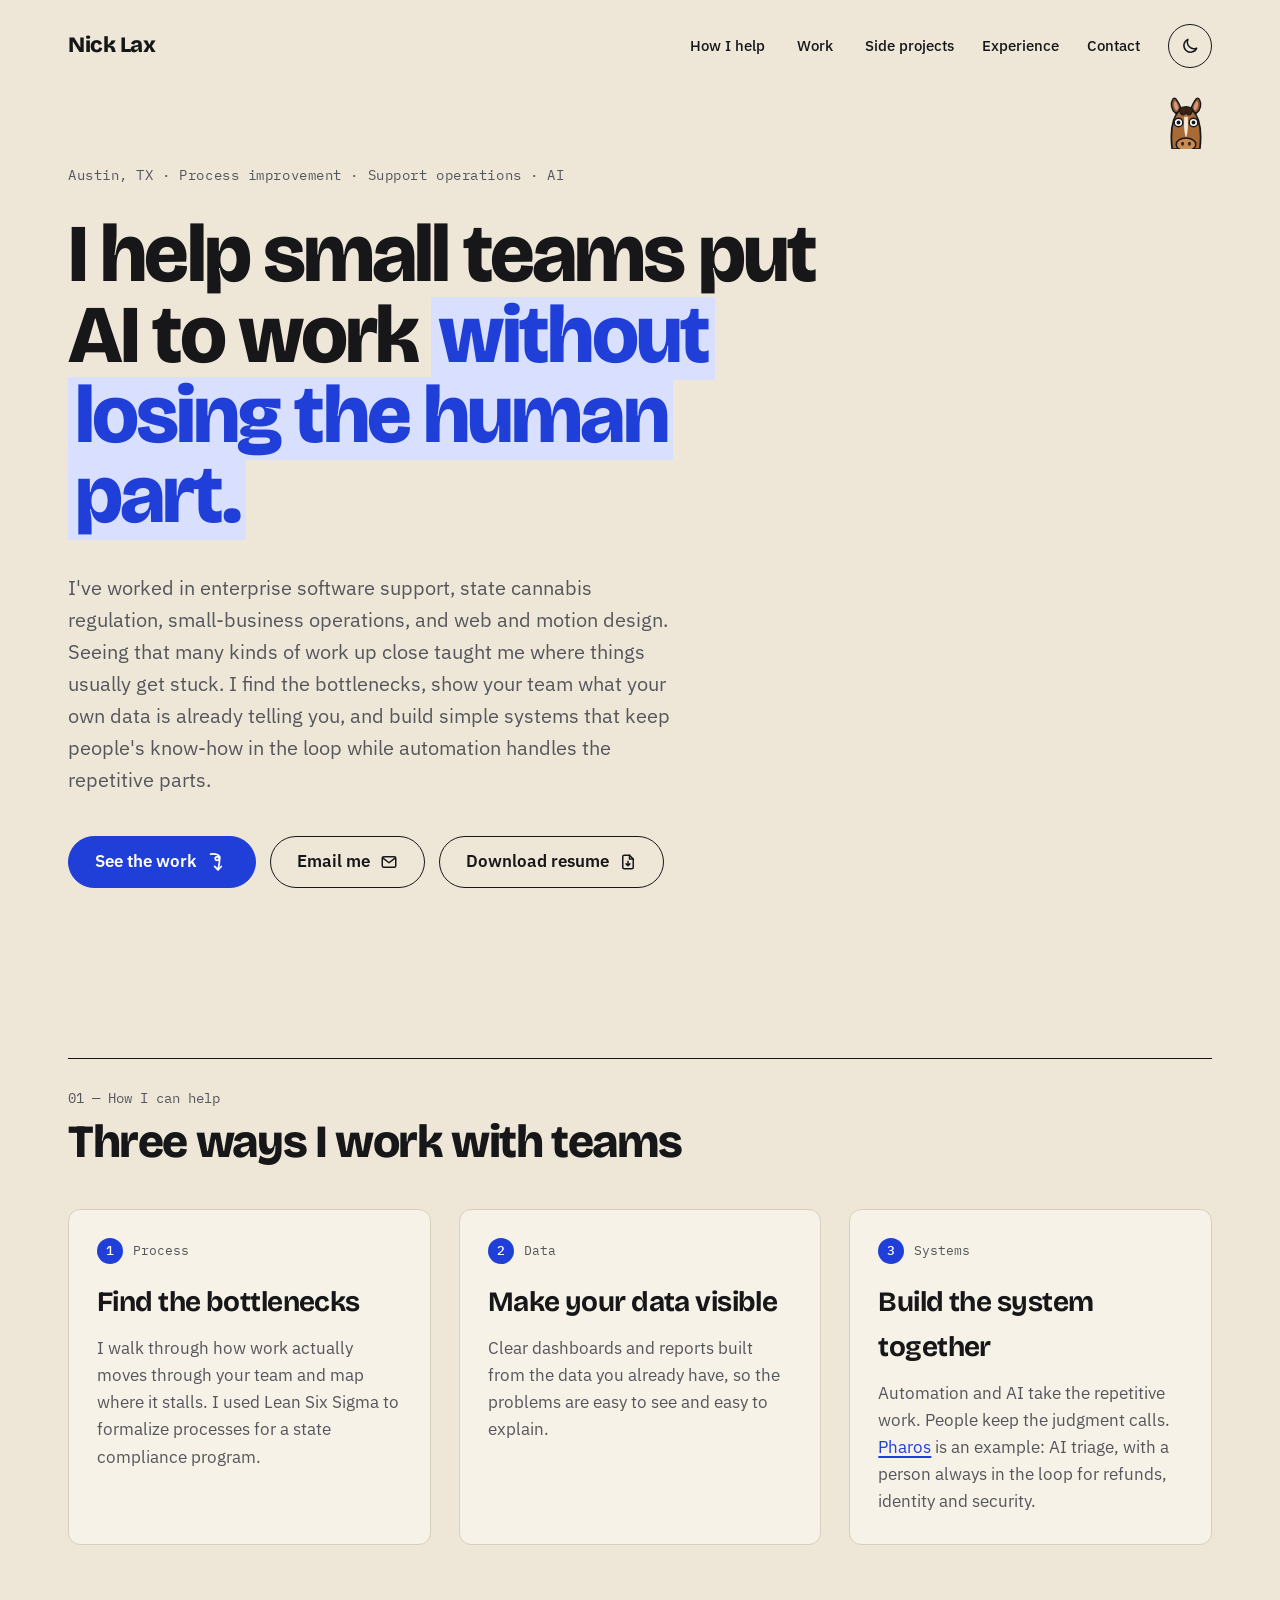
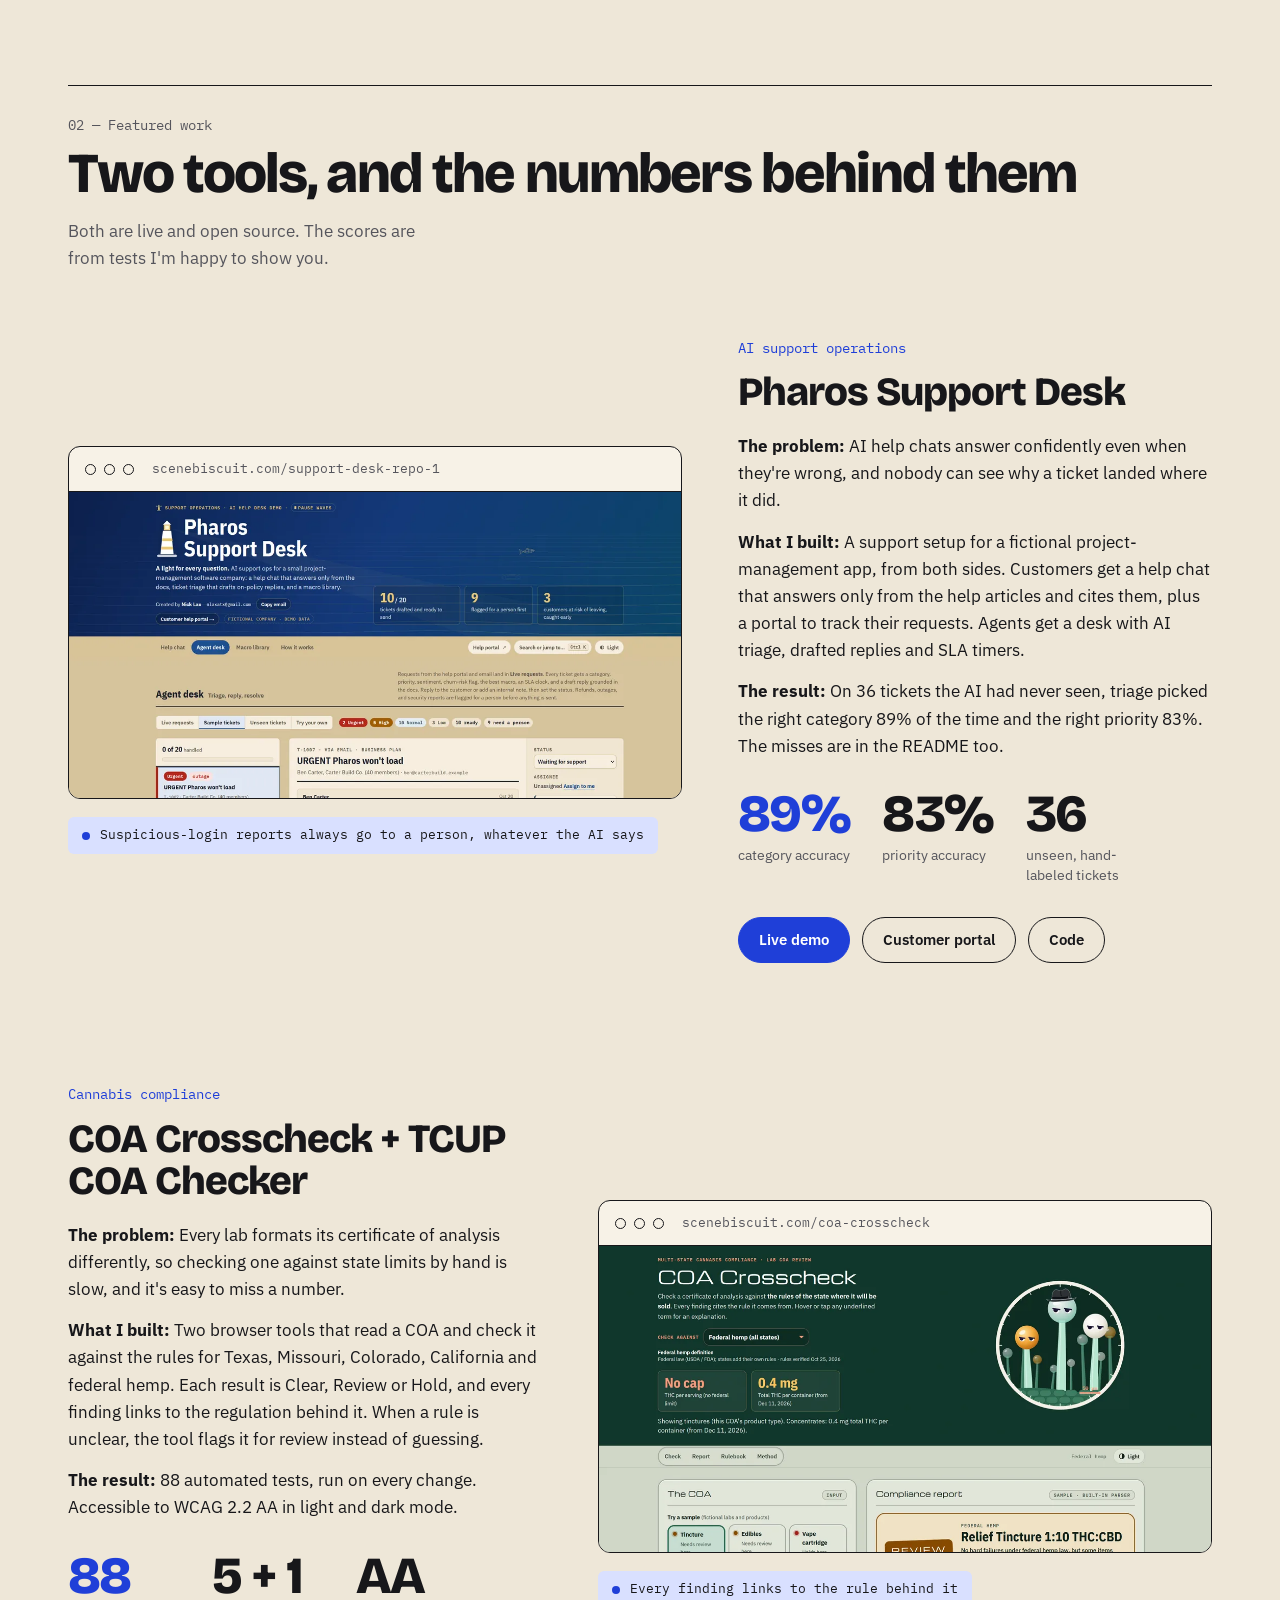
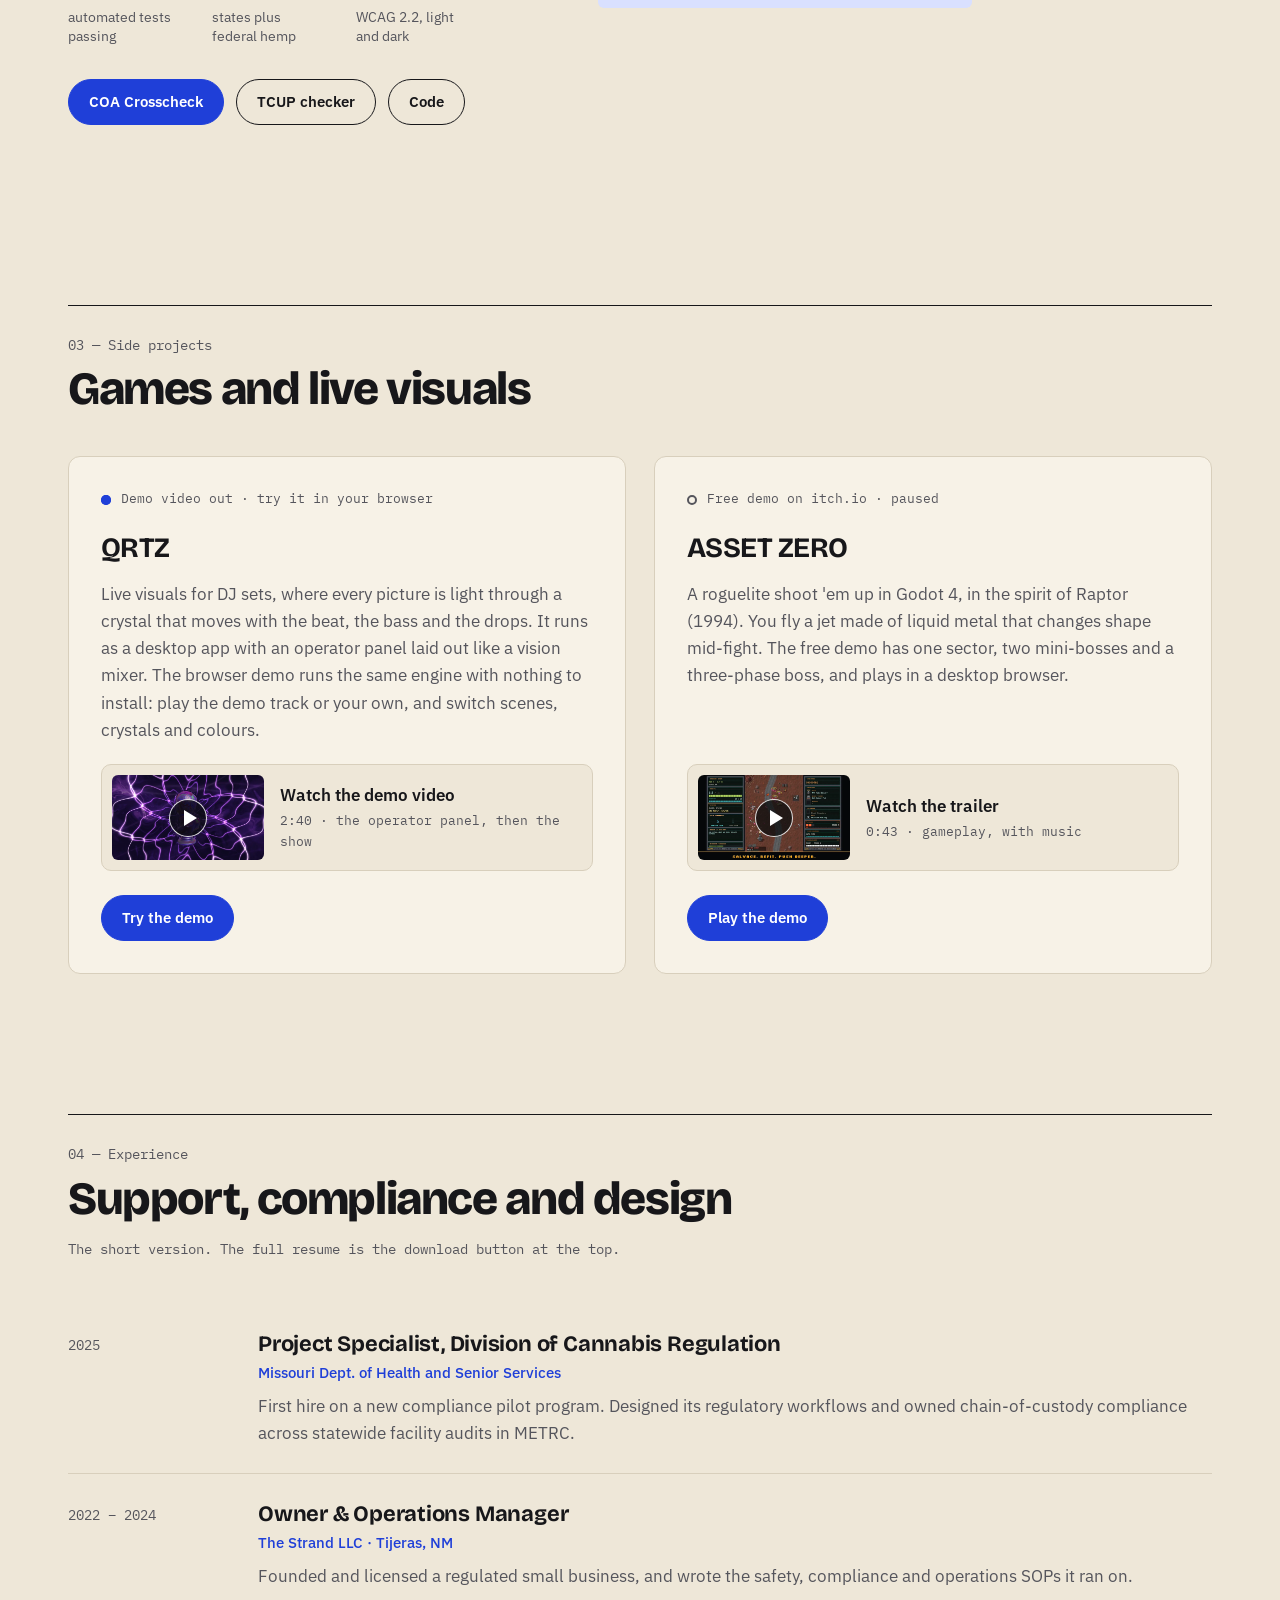
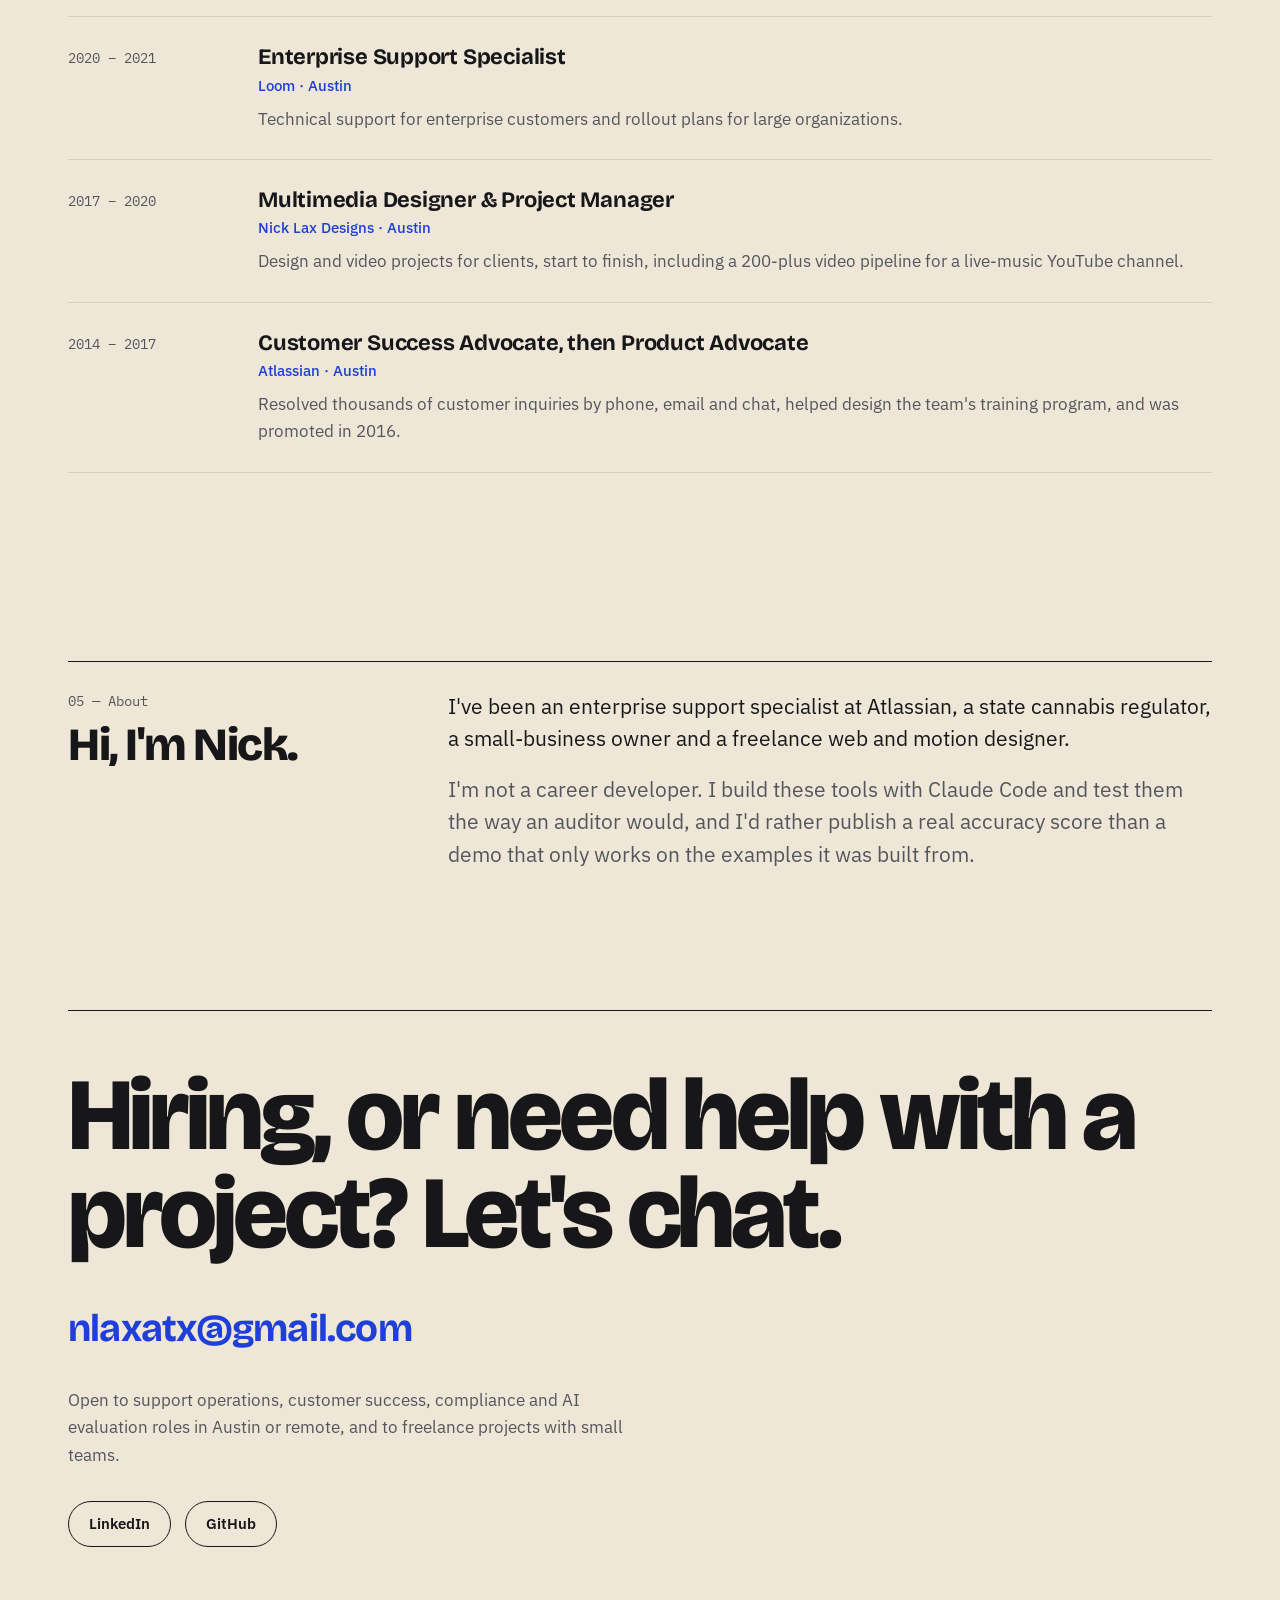
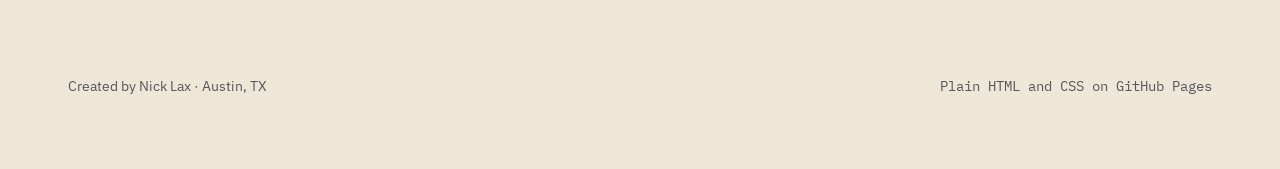
==== commit 56f127d6: "Tumbleweed out; Biscuit trots along under the menu after the mouse The idle tumbleweed was too distr" ====
--- a/index.html
+++ b/index.html
@@ -29,8 +29,8 @@
   <link rel="preconnect" href="https://fonts.googleapis.com">
   <link rel="preconnect" href="https://fonts.gstatic.com" crossorigin>
   <link rel="stylesheet" href="https://fonts.googleapis.com/css2?family=Bricolage+Grotesque:opsz,wght@12..96,700;12..96,800&family=IBM+Plex+Mono:wght@400;500&family=IBM+Plex+Sans:wght@400;500;600&display=swap">
-  <link rel="stylesheet" href="css/style.css?v=2026-11-20d">
-  <script src="js/main.js?v=2026-11-20d" defer></script>
+  <link rel="stylesheet" href="css/style.css?v=2026-11-20e">
+  <script src="js/main.js?v=2026-11-20e" defer></script>
 </head>
 <body>
   <a class="skip-link" href="#main">Skip to content</a>
@@ -50,6 +50,27 @@
         <svg class="icon-sun" width="20" height="20" viewBox="0 0 24 24" fill="none" stroke="currentColor" stroke-width="1.8" stroke-linecap="round" aria-hidden="true"><circle cx="12" cy="12" r="4.5"/><path d="M12 2.5v2.2M12 19.3v2.2M2.5 12h2.2M19.3 12h2.2M5.3 5.3l1.6 1.6M17.1 17.1l1.6 1.6M5.3 18.7l1.6-1.6M17.1 6.9l1.6-1.6"/></svg>
       </button>
     </nav>
+    <!-- Biscuit: a small horse (for Seabiscuit, the name behind scenebiscuit) who trots along under the menu after the mouse -->
+    <div class="biscuit-track" aria-hidden="true">
+      <div class="biscuit" id="biscuit">
+        <div class="biscuit-hop">
+          <svg class="biscuit-body" viewBox="0 0 90 92" width="52" height="53" aria-hidden="true">
+            <path d="M27 30 C 19 24, 18 13, 21.5 6.5 C 23.5 2.5, 27 3, 29 7 C 33 13, 37 19, 36 26 Z" fill="#8B5A2B" stroke="#17171A" stroke-width="2.5" stroke-linejoin="round"/>
+            <path d="M63 30 C 71 24, 72 13, 68.5 6.5 C 66.5 2.5, 63 3, 61 7 C 57 13, 53 19, 54 26 Z" fill="#8B5A2B" stroke="#17171A" stroke-width="2.5" stroke-linejoin="round"/>
+            <path d="M28 25 C 23.5 20, 23 14, 24.8 10 C 25.8 8.5, 27 8.8, 28 10.5 C 30.5 14.5, 32 18.5, 32 23 Z" fill="#D9937F"/><path d="M62 25 C 66.5 20, 67 14, 65.2 10 C 64.2 8.5, 63 8.8, 62 10.5 C 59.5 14.5, 58 18.5, 58 23 Z" fill="#D9937F"/>
+            <path d="M21 92 C 16 52, 25 22, 45 20 C 65 22, 74 52, 69 92 Z" fill="#A86B38" stroke="#17171A" stroke-width="3" stroke-linejoin="round"/>
+            <path d="M42 36 C 41 52, 42 66, 45 72 C 48 66, 49 52, 48 36 Z" fill="#F4E9D8"/>
+            <path d="M33 23 C 36 35, 43 36, 45 27 C 47 36, 54 35, 57 23 C 51 17, 39 17, 33 23 Z" fill="#3B2414" stroke="#17171A" stroke-width="2" stroke-linejoin="round"/>
+            <ellipse cx="45" cy="84" rx="17" ry="11" fill="#C98C55" stroke="#17171A" stroke-width="2.5"/>
+            <ellipse cx="39" cy="83" rx="2.6" ry="3.4" fill="#3B2414"/><ellipse cx="51" cy="83" rx="2.6" ry="3.4" fill="#3B2414"/>
+            <g class="biscuit-eyes">
+              <g class="eye"><circle cx="32" cy="46" r="7.5" fill="#FFFFFF" stroke="#17171A" stroke-width="2.5"/><circle class="pupil" cx="32" cy="46" r="3.4" fill="#17171A"/></g>
+              <g class="eye"><circle cx="58" cy="46" r="7.5" fill="#FFFFFF" stroke="#17171A" stroke-width="2.5"/><circle class="pupil" cx="58" cy="46" r="3.4" fill="#17171A"/></g>
+            </g>
+          </svg>
+        </div>
+      </div>
+    </div>
   </header>
 
   <main id="main">
@@ -81,17 +102,17 @@
       </div>
       <div class="cards cards--three">
         <div class="card reveal">
-          <div class="card-top"><p class="card-status"><span class="step-num" aria-hidden="true">1</span>Process</p><svg class="card-icon icon-magnify" width="40" height="40" viewBox="0 0 40 40" fill="none" stroke="currentColor" stroke-width="2.2" stroke-linecap="round" aria-hidden="true"><path d="M4 30h32M4 22h32M4 14h32" opacity=".28"/><g class="mag"><circle cx="16" cy="18" r="8"/><path d="M22 24l7 7"/></g></svg></div>
+          <p class="card-status"><span class="step-num" aria-hidden="true">1</span>Process</p>
           <h3 class="card-title">Find the bottlenecks</h3>
           <p class="muted">I walk through how work actually moves through your team and map where it stalls. I used Lean Six Sigma to formalize processes for a state compliance program.</p>
         </div>
         <div class="card reveal">
-          <div class="card-top"><p class="card-status"><span class="step-num" aria-hidden="true">2</span>Data</p><svg class="card-icon icon-bars" width="40" height="40" viewBox="0 0 40 40" fill="none" stroke="currentColor" stroke-width="2.2" stroke-linecap="round" aria-hidden="true"><path d="M5 34h30" opacity=".35"/><rect class="bar b1" x="8" y="20" width="6" height="14" rx="1.5"/><rect class="bar b2" x="17" y="12" width="6" height="22" rx="1.5"/><rect class="bar b3" x="26" y="6" width="6" height="28" rx="1.5"/></svg></div>
+          <p class="card-status"><span class="step-num" aria-hidden="true">2</span>Data</p>
           <h3 class="card-title">Make your data visible</h3>
           <p class="muted">Clear dashboards and reports built from the data you already have, so the problems are easy to see and easy to explain.</p>
         </div>
         <div class="card reveal">
-          <div class="card-top"><p class="card-status"><span class="step-num" aria-hidden="true">3</span>Systems</p><svg class="card-icon icon-gears" width="40" height="40" viewBox="0 0 40 40" fill="none" stroke="currentColor" stroke-width="2" stroke-linecap="round" stroke-linejoin="round" aria-hidden="true"><g class="gear g1"><circle cx="14" cy="16" r="4"/><path d="M14 6v3M14 23v3M4 16h3M21 16h3M7 9l2 2M19 21l2 2M7 23l2-2M19 11l2-2"/></g><g class="gear g2"><circle cx="28" cy="28" r="3"/><path d="M28 21v2.5M28 32.5V35M21 28h2.5M32.5 28H35M23 23l1.8 1.8M31.2 31.2L33 33M23 33l1.8-1.8M31.2 24.8L33 23"/></g></svg></div>
+          <p class="card-status"><span class="step-num" aria-hidden="true">3</span>Systems</p>
           <h3 class="card-title">Build the system together</h3>
           <p class="muted">Automation and AI take the repetitive work. People keep the judgment calls. <a href="#work" class="text-link">Pharos</a> is an example: AI triage, with a person always in the loop for refunds, identity and security.</p>
         </div>
@@ -103,14 +124,14 @@
       <div class="section-head section-head--split reveal">
         <div>
           <p class="section-num">02 — Featured work</p>
-          <h2 id="work-title" class="section-title section-title--lg">Two systems I built, and how well they work</h2>
-        </div>
-        <p class="section-aside">Both put the three ideas above into practice. They're live, open source, and tested on cases they were never tuned on.</p>
+          <h2 id="work-title" class="section-title section-title--lg">Two tools, and the numbers behind them</h2>
+        </div>
+        <p class="section-aside">Both are live and open source. The scores are from tests I'm happy to show you.</p>
       </div>
 
       <!-- Pharos -->
       <article class="case">
-        <div class="case-media reveal from-left">
+        <div class="case-media reveal">
           <div class="frame lift">
             <div class="frame-bar">
               <span class="frame-dot" aria-hidden="true"></span>
@@ -126,16 +147,16 @@
           <p class="tag-note"><span class="tag-dot" aria-hidden="true"></span>Suspicious-login reports always go to a person, whatever the AI says</p>
         </div>
 
-        <div class="case-text reveal from-right">
+        <div class="case-text reveal">
           <p class="case-kicker">AI support operations</p>
           <h3 class="case-title">Pharos Support Desk</h3>
           <p><strong>The problem:</strong> AI help chats answer confidently even when they're wrong, and nobody can see why a ticket landed where it did.</p>
           <p><strong>What I built:</strong> A support setup for a fictional project-management app, from both sides. Customers get a help chat that answers only from the help articles and cites them, plus a portal to track their requests. Agents get a desk with AI triage, drafted replies and SLA timers.</p>
           <p><strong>The result:</strong> On 36 tickets the AI had never seen, triage picked the right category 89% of the time and the right priority 83%. The misses are in the README too.</p>
           <dl class="stats">
-            <div><dt>category accuracy</dt><dd class="accent" data-count="89" data-suffix="%">89%</dd></div>
-            <div><dt>priority accuracy</dt><dd data-count="83" data-suffix="%">83%</dd></div>
-            <div><dt>unseen, hand-labeled tickets</dt><dd data-count="36">36</dd></div>
+            <div><dt>category accuracy</dt><dd class="accent">89%</dd></div>
+            <div><dt>priority accuracy</dt><dd>83%</dd></div>
+            <div><dt>unseen, hand-labeled tickets</dt><dd>36</dd></div>
           </dl>
           <div class="btn-row btn-row--sm">
             <a href="https://scenebiscuit.com/support-desk-repo-1/" class="btn btn-solid btn-sm" target="_blank" rel="noopener">Live demo<span class="sr-only"> (opens in a new tab)</span></a>
@@ -147,7 +168,7 @@
 
       <!-- COA tools -->
       <article class="case case--flip">
-        <div class="case-media reveal from-right">
+        <div class="case-media reveal">
           <div class="frame lift">
             <div class="frame-bar">
               <span class="frame-dot" aria-hidden="true"></span>
@@ -163,14 +184,14 @@
           <p class="tag-note"><span class="tag-dot" aria-hidden="true"></span>Every finding links to the rule behind it</p>
         </div>
 
-        <div class="case-text reveal from-left">
+        <div class="case-text reveal">
           <p class="case-kicker">Cannabis compliance</p>
           <h3 class="case-title">COA Crosscheck + TCUP COA Checker</h3>
           <p><strong>The problem:</strong> Every lab formats its certificate of analysis differently, so checking one against state limits by hand is slow, and it's easy to miss a number.</p>
           <p><strong>What I built:</strong> Two browser tools that read a COA and check it against the rules for Texas, Missouri, Colorado, California and federal hemp. Each result is Clear, Review or Hold, and every finding links to the regulation behind it. When a rule is unclear, the tool flags it for review instead of guessing.</p>
           <p><strong>The result:</strong> 88 automated tests, run on every change. Accessible to WCAG 2.2 AA in light and dark mode.</p>
           <dl class="stats">
-            <div><dt>automated tests passing</dt><dd class="accent" data-count="88">88</dd></div>
+            <div><dt>automated tests passing</dt><dd class="accent">88</dd></div>
             <div><dt>states plus federal hemp</dt><dd>5 + 1</dd></div>
             <div><dt>WCAG 2.2, light and dark</dt><dd>AA</dd></div>
           </dl>
@@ -234,7 +255,7 @@
       <div class="section-head section-head--split reveal">
         <div>
           <p class="section-num">04 — Experience</p>
-          <h2 id="experience-title" class="section-title">Where I learned to spot what slows teams down</h2>
+          <h2 id="experience-title" class="section-title">Support, compliance and design</h2>
         </div>
         <p class="section-num">The short version. The full resume is the download button at the top.</p>
       </div>
@@ -244,7 +265,7 @@
           <div class="job-body">
             <h3 class="job-role">Project Specialist, Division of Cannabis Regulation</h3>
             <p class="job-org">Missouri Dept. of Health and Senior Services</p>
-            <p class="muted">First hire on a new compliance pilot program. Designed its regulatory workflows, owned chain-of-custody compliance across statewide facility audits in METRC, and used Lean Six Sigma to formalize the processes.</p>
+            <p class="muted">First hire on a new compliance pilot program. Designed its regulatory workflows and owned chain-of-custody compliance across statewide facility audits in METRC.</p>
           </div>
         </li>
         <li class="job reveal">
@@ -252,7 +273,7 @@
           <div class="job-body">
             <h3 class="job-role">Owner &amp; Operations Manager</h3>
             <p class="job-org">The Strand LLC · Tijeras, NM</p>
-            <p class="muted">Founded and licensed a regulated small business from the ground up, coordinating architects, contractors and utilities, and wrote the safety, compliance and operations SOPs it ran on.</p>
+            <p class="muted">Founded and licensed a regulated small business, and wrote the safety, compliance and operations SOPs it ran on.</p>
           </div>
         </li>
         <li class="job reveal">
@@ -260,7 +281,7 @@
           <div class="job-body">
             <h3 class="job-role">Enterprise Support Specialist</h3>
             <p class="job-org">Loom · Austin</p>
-            <p class="muted">Technical support for enterprise customers, and rollout plans that helped large organizations adopt the product across their teams.</p>
+            <p class="muted">Technical support for enterprise customers and rollout plans for large organizations.</p>
           </div>
         </li>
         <li class="job reveal">
@@ -268,23 +289,15 @@
           <div class="job-body">
             <h3 class="job-role">Multimedia Designer &amp; Project Manager</h3>
             <p class="job-org">Nick Lax Designs · Austin</p>
-            <p class="muted">Design and video projects for clients, from scoping to delivery, including a 200-plus video production pipeline for a live-music YouTube channel.</p>
-          </div>
-        </li>
-        <li class="job reveal">
-          <p class="job-years">2016 – 2017</p>
-          <div class="job-body">
-            <h3 class="job-role">Product Advocate</h3>
+            <p class="muted">Design and video projects for clients, start to finish, including a 200-plus video pipeline for a live-music YouTube channel.</p>
+          </div>
+        </li>
+        <li class="job reveal">
+          <p class="job-years">2014 – 2017</p>
+          <div class="job-body">
+            <h3 class="job-role">Customer Success Advocate, then Product Advocate</h3>
             <p class="job-org">Atlassian · Austin</p>
-            <p class="muted">Focused on HipChat and Confluence. Helped international customers work out whether they fit their business goals, which offerings to use, and how to use them to get there. Brought what they told me back to the product teams as bug reports and feature recommendations.</p>
-          </div>
-        </li>
-        <li class="job reveal">
-          <p class="job-years">2014 – 2016</p>
-          <div class="job-body">
-            <h3 class="job-role">Customer Success Advocate</h3>
-            <p class="job-org">Atlassian · Austin</p>
-            <p class="muted">A generalist across every Atlassian product: explained how billing and licensing worked, answered everything in my scope and routed the rest to the right team. Handled 40 to 60 tickets a day plus phone shifts of up to 40 calls, kept customer satisfaction above 90%, wrote training documents for the Manila support team, and was promoted to Product Advocate.</p>
+            <p class="muted">Resolved thousands of customer inquiries by phone, email and chat, helped design the team's training program, and was promoted in 2016.</p>
           </div>
         </li>
       </ol>
@@ -299,8 +312,8 @@
           <h2 id="about-title" class="section-title">Hi, I'm Nick.</h2>
         </div>
         <div class="about-body">
-          <p>I've been an enterprise support specialist at Atlassian, a state cannabis regulator, a small-business owner and a freelance web and motion designer. Each job showed me a different way work gets stuck, and how much faster it moves once the problem is easy to see.</p>
-          <p class="muted">I'm not a career developer, and I don't sell big software. I build small tools with Claude Code, test them the way an auditor would, and keep people in charge of the decisions that matter. I'd rather show a real accuracy score than a demo that only works on the examples it was built from.</p>
+          <p>I've been an enterprise support specialist at Atlassian, a state cannabis regulator, a small-business owner and a freelance web and motion designer.</p>
+          <p class="muted">I'm not a career developer. I build these tools with Claude Code and test them the way an auditor would, and I'd rather publish a real accuracy score than a demo that only works on the examples it was built from.</p>
         </div>
       </div>
     </section>
@@ -323,25 +336,5 @@
     <p>Created by Nick Lax · Austin, TX</p>
     <p class="mono">Plain HTML and CSS on GitHub Pages</p>
   </footer>
-
-  <!-- Biscuit: a small horse (for Seabiscuit, the name behind scenebiscuit) that peeks up from the corner and watches the cursor -->
-  <div class="critter" id="critter" aria-hidden="true">
-    <div class="critter-btn">
-      <svg class="critter-body" viewBox="0 0 90 92" width="90" height="92" aria-hidden="true">
-        <path d="M27 30 C 19 24, 18 13, 21.5 6.5 C 23.5 2.5, 27 3, 29 7 C 33 13, 37 19, 36 26 Z" fill="#8B5A2B" stroke="#17171A" stroke-width="2.5" stroke-linejoin="round"/>
-        <path d="M63 30 C 71 24, 72 13, 68.5 6.5 C 66.5 2.5, 63 3, 61 7 C 57 13, 53 19, 54 26 Z" fill="#8B5A2B" stroke="#17171A" stroke-width="2.5" stroke-linejoin="round"/>
-        <path d="M28 25 C 23.5 20, 23 14, 24.8 10 C 25.8 8.5, 27 8.8, 28 10.5 C 30.5 14.5, 32 18.5, 32 23 Z" fill="#D9937F"/><path d="M62 25 C 66.5 20, 67 14, 65.2 10 C 64.2 8.5, 63 8.8, 62 10.5 C 59.5 14.5, 58 18.5, 58 23 Z" fill="#D9937F"/>
-        <path d="M21 92 C 16 52, 25 22, 45 20 C 65 22, 74 52, 69 92 Z" fill="#A86B38" stroke="#17171A" stroke-width="3" stroke-linejoin="round"/>
-        <path d="M42 36 C 41 52, 42 66, 45 72 C 48 66, 49 52, 48 36 Z" fill="#F4E9D8"/>
-        <path d="M33 23 C 36 35, 43 36, 45 27 C 47 36, 54 35, 57 23 C 51 17, 39 17, 33 23 Z" fill="#3B2414" stroke="#17171A" stroke-width="2" stroke-linejoin="round"/>
-        <ellipse cx="45" cy="84" rx="17" ry="11" fill="#C98C55" stroke="#17171A" stroke-width="2.5"/>
-        <ellipse cx="39" cy="83" rx="2.6" ry="3.4" fill="#3B2414"/><ellipse cx="51" cy="83" rx="2.6" ry="3.4" fill="#3B2414"/>
-        <g class="critter-eyes">
-          <g class="eye"><circle cx="32" cy="46" r="7.5" fill="#FFFFFF" stroke="#17171A" stroke-width="2.5"/><circle class="pupil" cx="32" cy="46" r="3.4" fill="#17171A"/></g>
-          <g class="eye"><circle cx="58" cy="46" r="7.5" fill="#FFFFFF" stroke="#17171A" stroke-width="2.5"/><circle class="pupil" cx="58" cy="46" r="3.4" fill="#17171A"/></g>
-        </g>
-      </svg>
-    </div>
-  </div>
 </body>
 </html>
--- a/css/style.css
+++ b/css/style.css
@@ -323,10 +323,9 @@
 @keyframes wipe { to { background-size: 100% 85%; } }
 @keyframes ping { 0% { transform: scale(1); opacity: .55; } 100% { transform: scale(2.6); opacity: 0; } }
 @keyframes nudge { 0%, 100% { transform: translateY(0); } 50% { transform: translateY(3px); } }
-@keyframes roll { from { transform: translateX(-160px); } to { transform: translateX(calc(100vw + 160px)); } }
-@keyframes spin { to { transform: rotate(360deg); } }
 @keyframes pop { from { opacity: 0; transform: scale(.97); } to { opacity: 1; transform: none; } }
-@keyframes hop { 0%, 100% { transform: translateY(0); } 45% { transform: translateY(-18px); } 70% { transform: translateY(-4px); } }
+@keyframes trot { 0%, 100% { transform: translateY(0); } 50% { transform: translateY(-6px); } }
+@keyframes blink { 50% { transform: scaleY(.1); } }
 
 /* Hero fades up on load */
 .rise { opacity: 0; animation: rise .75s var(--ease) forwards; }
@@ -334,41 +333,34 @@
 
 /* Sections fade up as they scroll into view (main.js adds .is-in).
    Only hidden when JavaScript is running, so the page never goes blank. */
-.js .reveal { opacity: 0; transform: translateY(16px); transition: opacity .75s var(--ease), transform .75s var(--ease); transition-delay: var(--d, 0s); }
-/* Scroll motion (Nov 17, 2026): cards and rows come in with a little more life.
-   Grouped items arrive one after another (main.js sets --d); case-study halves
-   slide in from their own side; cards rise with a slight tilt and settle. */
-.js .reveal.from-left:not(.is-in) { transform: translateX(-48px); }
-.js .reveal.from-right:not(.is-in) { transform: translateX(48px); }
-.js .cards .card.reveal { transition-duration: .7s, .85s; transition-timing-function: var(--ease), cubic-bezier(.25, 1.35, .45, 1); }
-.js .cards .card.reveal:not(.is-in) { transform: translateY(36px) scale(.95) rotate(-1.2deg); }
-.js .cards .card.reveal:nth-child(even):not(.is-in) { transform: translateY(36px) scale(.95) rotate(1.2deg); }
-.js .jobs .job.reveal:not(.is-in) { transform: translateX(-28px); }
+.js .reveal { opacity: 0; transform: translateY(16px); transition: opacity .75s var(--ease), transform .75s var(--ease); }
 .js .reveal.is-in { opacity: 1; transform: none; }
-/* Once an item has arrived, hand transform back to the quick hover lift */
-.js .reveal.is-in.settled { transition: transform .28s var(--ease), box-shadow .28s; transition-delay: 0s; }
-.js .reveal.is-in.settled.lift:hover { transform: translateY(-5px); }
-main { overflow-x: clip; }
-/* Screenshots drift slightly slower than the page (main.js sets --py) */
-.frame-body--shot img { transform: translateY(var(--py, 0px)) scale(1.06); transform-origin: top left; }
 
 .lift { transition: transform .28s var(--ease), box-shadow .28s; }
 .lift:hover { transform: translateY(-5px); box-shadow: 0 18px 34px -20px rgba(0, 0, 0, .4); }
 
-/* Tumbleweed (created by main.js after a few idle seconds) */
-.tumbleweed { position: fixed; left: 0; bottom: 10px; z-index: 50; pointer-events: none; animation: roll 7s linear forwards; }
-.tumbleweed-hop { animation: hop 1.1s ease-in-out infinite; }
-.tumbleweed img { display: block; width: 64px; height: 64px; animation: spin 1.3s linear infinite; }
+/* Biscuit the horse trots along the strip under the menu, keeping under the mouse (main.js).
+   Only on computers with a mouse and a wide window; with reduced motion he stands still. */
+.site-header { position: relative; }
+.biscuit-track { display: none; position: absolute; left: var(--pad); right: var(--pad); top: 100%; height: 64px; pointer-events: none; }
+@media (hover: hover) and (pointer: fine) and (min-width: 761px) { .biscuit-track { display: block; } }
+.biscuit { position: absolute; top: 4px; right: 0; width: 52px; height: 53px; }
+.biscuit.is-live { left: 0; right: auto; will-change: transform; }
+.biscuit.is-trotting .biscuit-hop { animation: trot .34s ease-in-out infinite; }
+.biscuit-body { display: block; transform-origin: 50% 90%; transition: transform .2s ease-out; }
+.biscuit-eyes .eye { transform-box: fill-box; transform-origin: center; }
+.biscuit-eyes .pupil { transition: transform .08s linear; }
+.biscuit-eyes.blink .eye { animation: blink .18s ease-in-out; }
 
 @media (prefers-reduced-motion: reduce) {
   html { scroll-behavior: auto; }
-  .rise, .js .reveal, .js .reveal.from-left, .js .reveal.from-right, .js .cards .card.reveal, .js .jobs .job.reveal { opacity: 1; transform: none !important; animation: none; transition: none; }
-  .frame-body--shot img { transform: none; }
+  .rise, .js .reveal { opacity: 1; transform: none; animation: none; transition: none; }
   .hl { animation: none; background-size: 100% 85%; }
   .dot::after, .btn:hover .swirl { animation: none; }
   .lift:hover, .btn:hover, .theme-btn:hover, .card-thumb:hover { transform: none; }
   .video-dialog[open] { animation: none; }
-  .tumbleweed { display: none; }
+  .biscuit-hop, .biscuit-eyes .eye { animation: none !important; }
+  .biscuit-body, .biscuit-eyes .pupil { transition: none; }
 }
 
 /* ---------- Small screens ---------- */
@@ -390,64 +382,3 @@
 /* Links inside running text: always underlined so they don't rely on color alone */
 .text-link { color: var(--accent); text-decoration: underline; text-underline-offset: 3px; text-decoration-thickness: 1.5px; }
 .text-link:hover { text-decoration-thickness: 2.5px; }
-
-/* ---------- Playful extras (Nov 17, 2026) ----------
-   Each effect plays once when it comes into view or reacts to the visitor's
-   own pointer. Nothing loops while someone reads. All of it stops for
-   prefers-reduced-motion (see the block at the end). */
-
-/* "How I can help" cards: number badge + little icon that acts out the card */
-.card-top { display: flex; align-items: flex-start; justify-content: space-between; gap: 12px; margin-bottom: 16px; }
-.card-top .card-status { margin-bottom: 0; }
-.card-icon { flex: none; color: var(--accent); }
-.card-icon * { transform-box: fill-box; }
-.icon-magnify .mag { transition: transform .6s cubic-bezier(.3, 1.3, .5, 1); }
-.card:hover .icon-magnify .mag, .card:focus-within .icon-magnify .mag { transform: translateX(10px) translateY(-3px); }
-.icon-bars .bar { transform-origin: 50% 100%; transition: transform .45s cubic-bezier(.3, 1.5, .5, 1); }
-.icon-bars .b2 { transition-delay: .06s; } .icon-bars .b3 { transition-delay: .12s; }
-.card:hover .icon-bars .bar, .card:focus-within .icon-bars .bar { animation: grow .55s cubic-bezier(.3, 1.5, .5, 1) both; }
-.card:hover .icon-bars .b2, .card:focus-within .icon-bars .b2 { animation-delay: .08s; }
-.card:hover .icon-bars .b3, .card:focus-within .icon-bars .b3 { animation-delay: .16s; }
-.icon-gears .gear { transform-origin: center; transition: transform .9s cubic-bezier(.3, 1.2, .5, 1); }
-.card:hover .icon-gears .g1, .card:focus-within .icon-gears .g1 { transform: rotate(90deg); }
-.card:hover .icon-gears .g2, .card:focus-within .icon-gears .g2 { transform: rotate(-120deg); }
-@keyframes grow { 0% { transform: scaleY(.2); } 100% { transform: scaleY(1); } }
-
-/* Step numbers pop in one after another */
-@keyframes pop { 0% { transform: scale(0); } 70% { transform: scale(1.25); } 100% { transform: scale(1); } }
-.js .cards--three .step-num { transform: scale(0); }
-.js .cards--three .card.is-in .step-num { animation: pop .5s cubic-bezier(.3, 1.4, .5, 1) .3s both; }
-.js .cards--three .card:nth-child(2).is-in .step-num { animation-delay: .55s; }
-.js .cards--three .card:nth-child(3).is-in .step-num { animation-delay: .8s; }
-
-/* Count-up stats keep their width so the row doesn't jiggle */
-.stats dd[data-count] { font-variant-numeric: tabular-nums; }
-
-/* Screenshot tilt (set by main.js on fine pointers only) */
-.case-media { perspective: 1000px; }
-.frame.tilting { transition: transform .12s ease-out, box-shadow .28s; will-change: transform; }
-
-/* Tumbleweed fades out the moment the visitor does something */
-.tumbleweed.poof { opacity: 0; transition: opacity .2s; }
-
-/* Biscuit the horse: peeks up from the bottom-right corner */
-.critter { position: fixed; right: clamp(12px, 3vw, 40px); bottom: 0; z-index: 40; pointer-events: none;
-  transform: translateY(105%); transition: transform .25s ease-in; }
-.critter.is-up { transition: transform .6s cubic-bezier(.3, 1.4, .5, 1); }
-.critter.is-up { transform: translateY(16px); }
-.critter-btn { display: block; }
-.critter-body { display: block; transform-origin: 50% 100%; transition: transform .25s ease-out; }
-.critter-eyes .pupil { transition: transform .08s linear; }
-.critter-eyes .eye { transform-box: fill-box; transform-origin: center; }
-.critter-eyes.blink .eye { animation: blink .18s ease-in-out; }
-@keyframes blink { 50% { transform: scaleY(.1); } }
-.site-footer { padding-right: 140px; }
-@media (max-width: 760px) { .critter { display: none; } .site-footer { padding-right: var(--pad); } }
-
-@media (prefers-reduced-motion: reduce) {
-  .js .cards--three .step-num { transform: none; animation: none !important; }
-  .card-icon *, .card:hover .card-icon * { transition: none; animation: none !important; transform: none !important; }
-  .critter { transition: none; }
-  .critter-body, .critter-eyes .pupil { transition: none; }
-  .critter-eyes.blink .eye { animation: none; }
-}
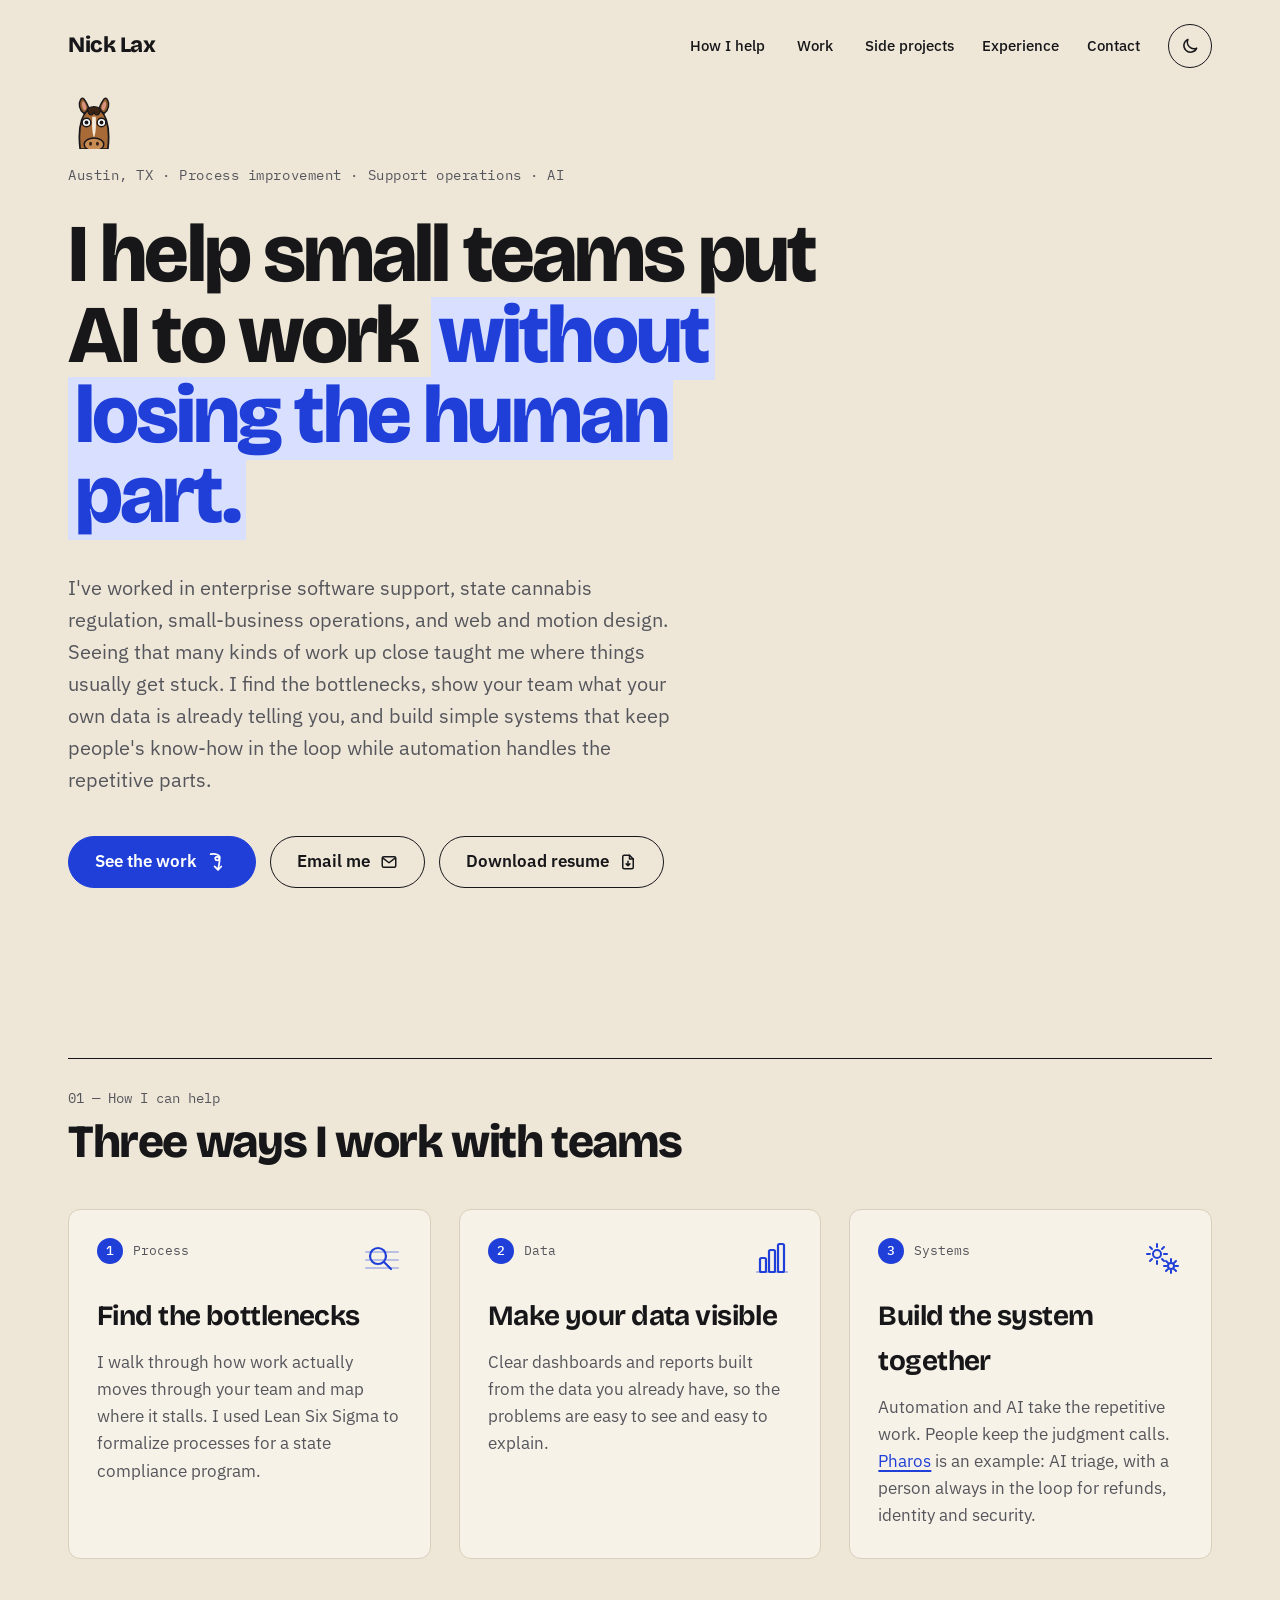
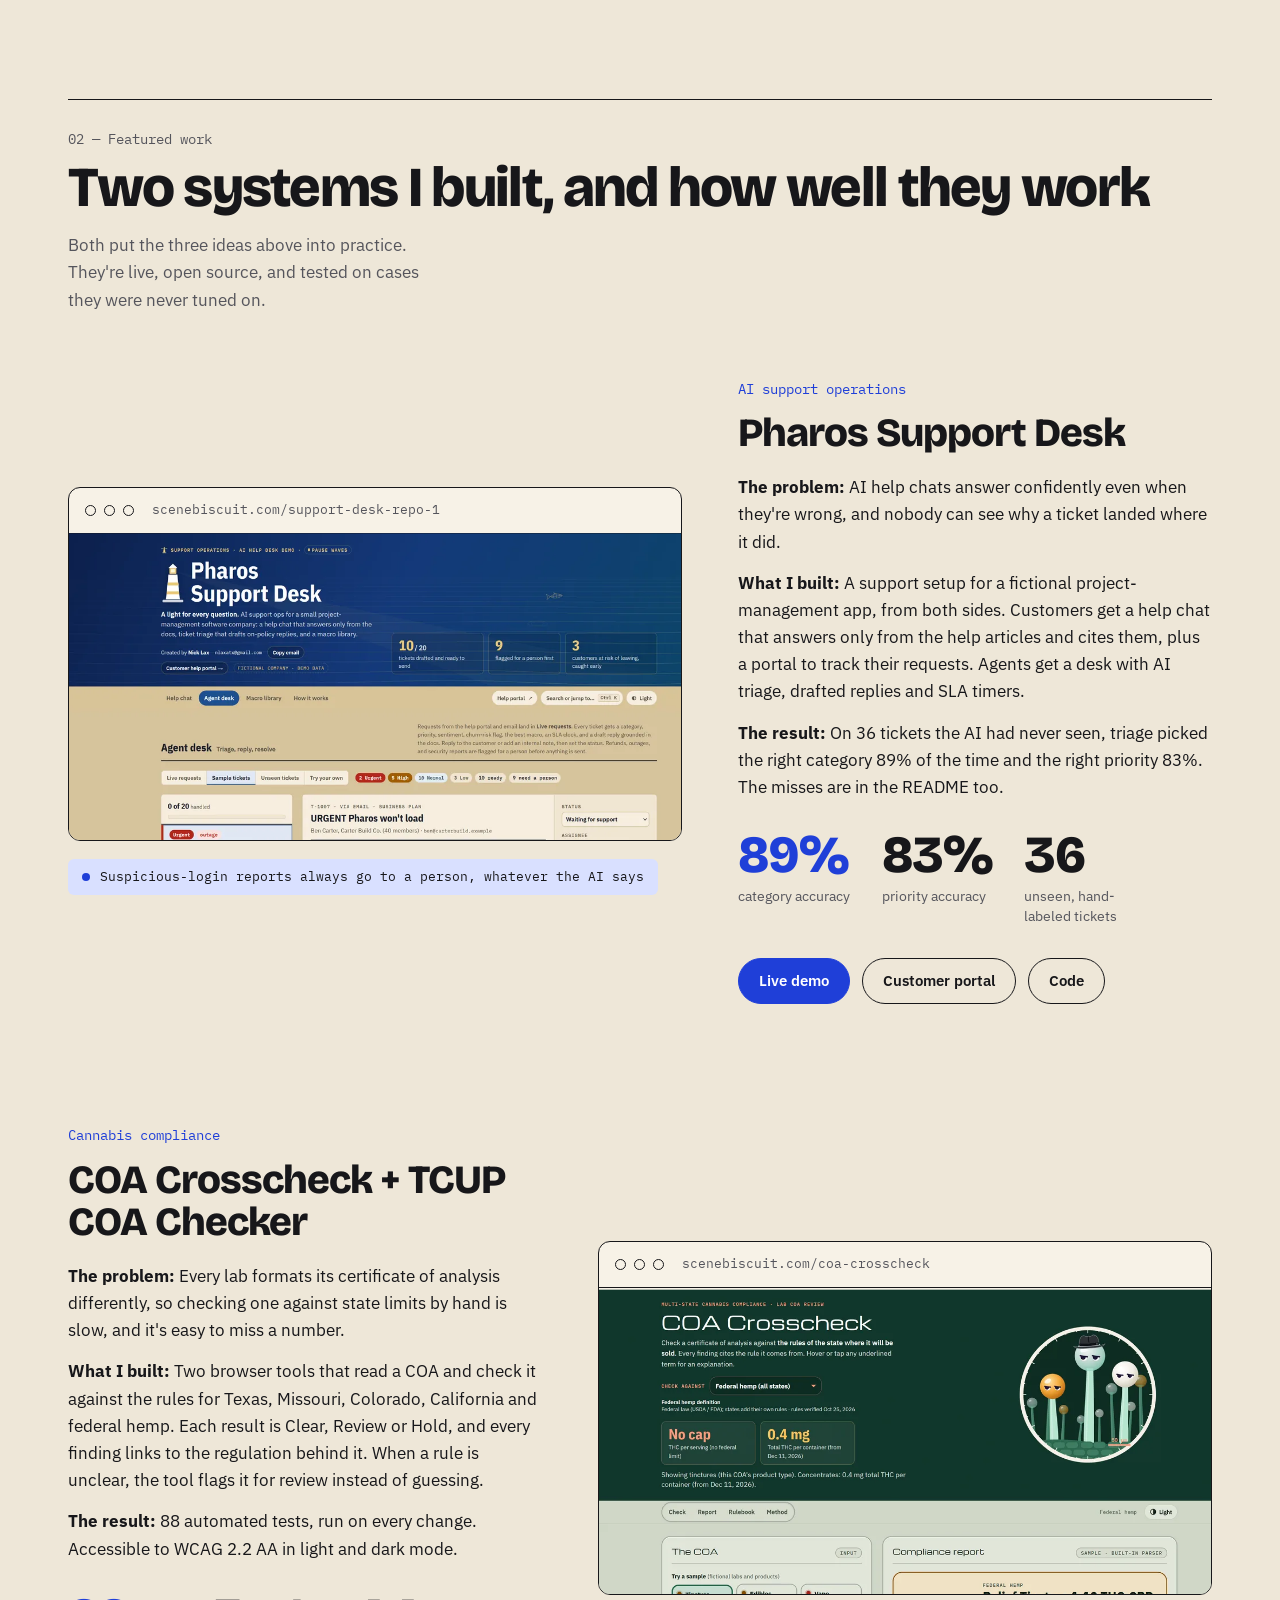
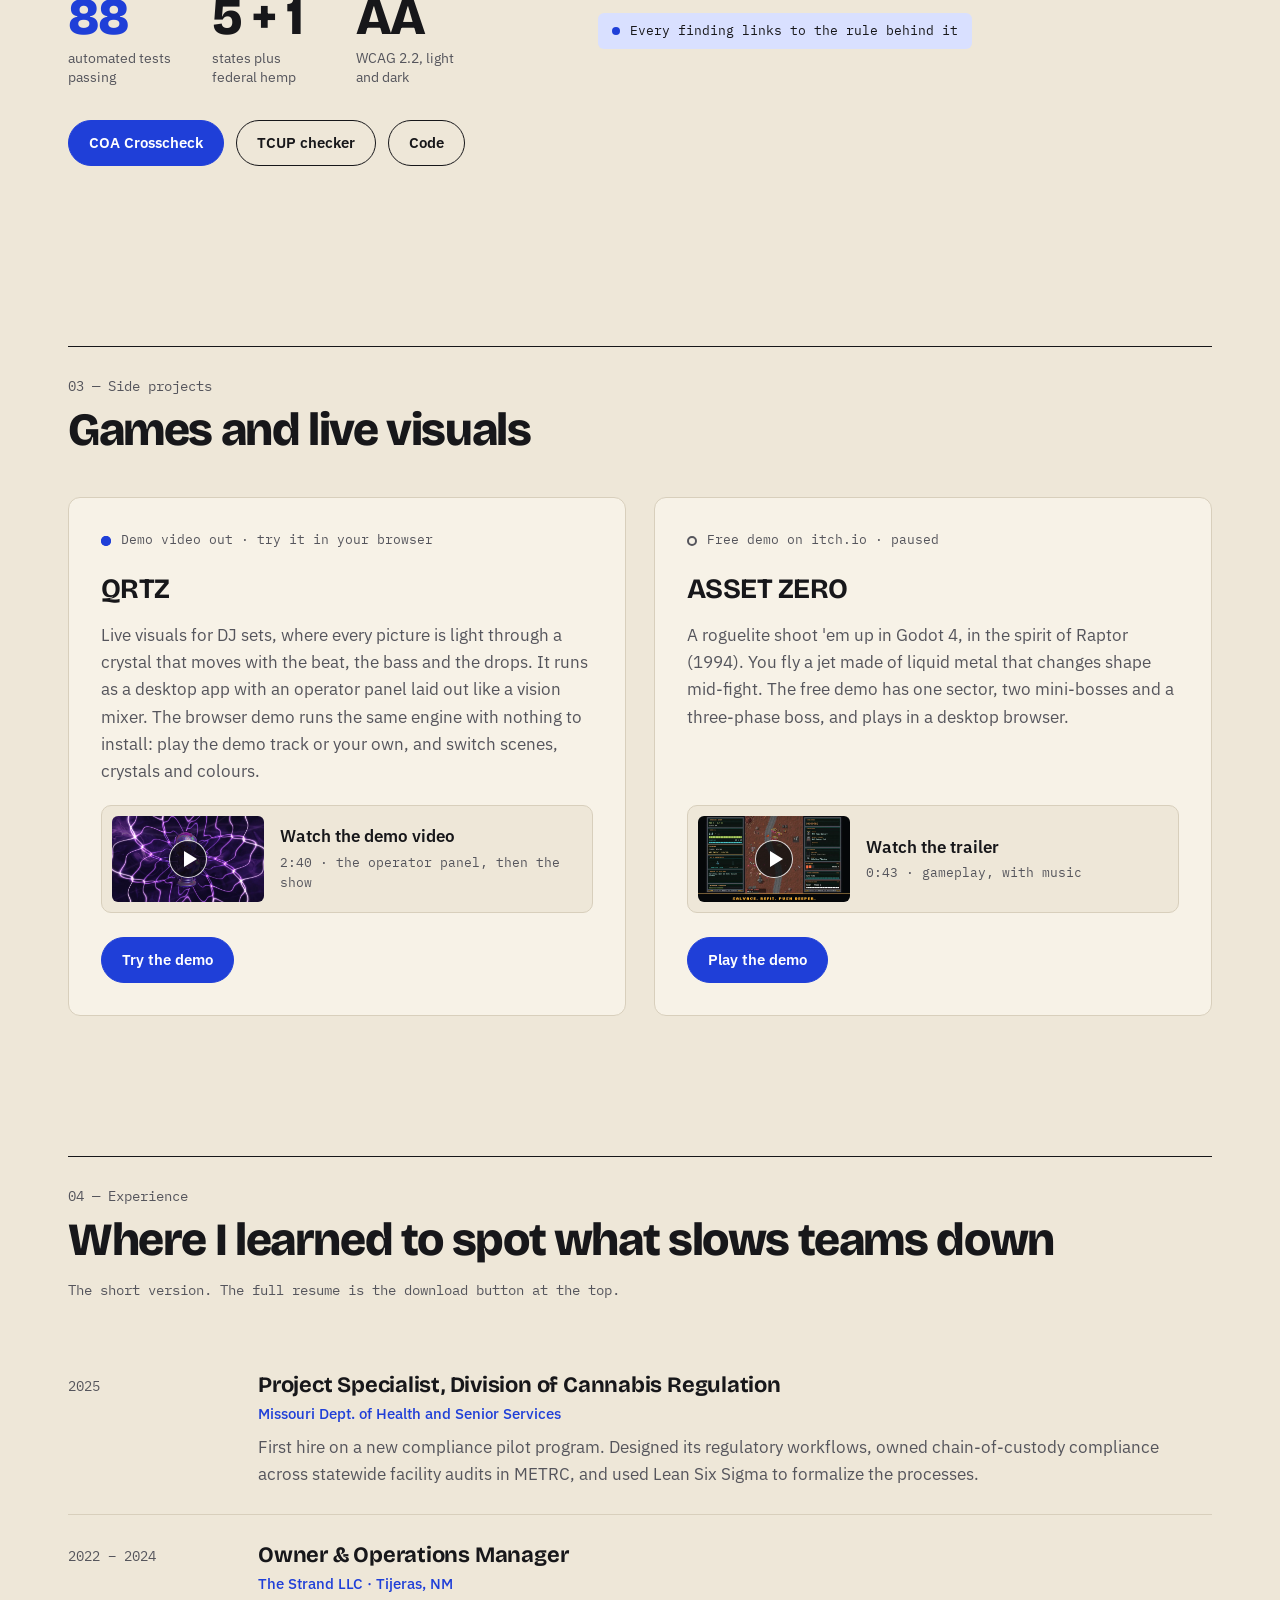
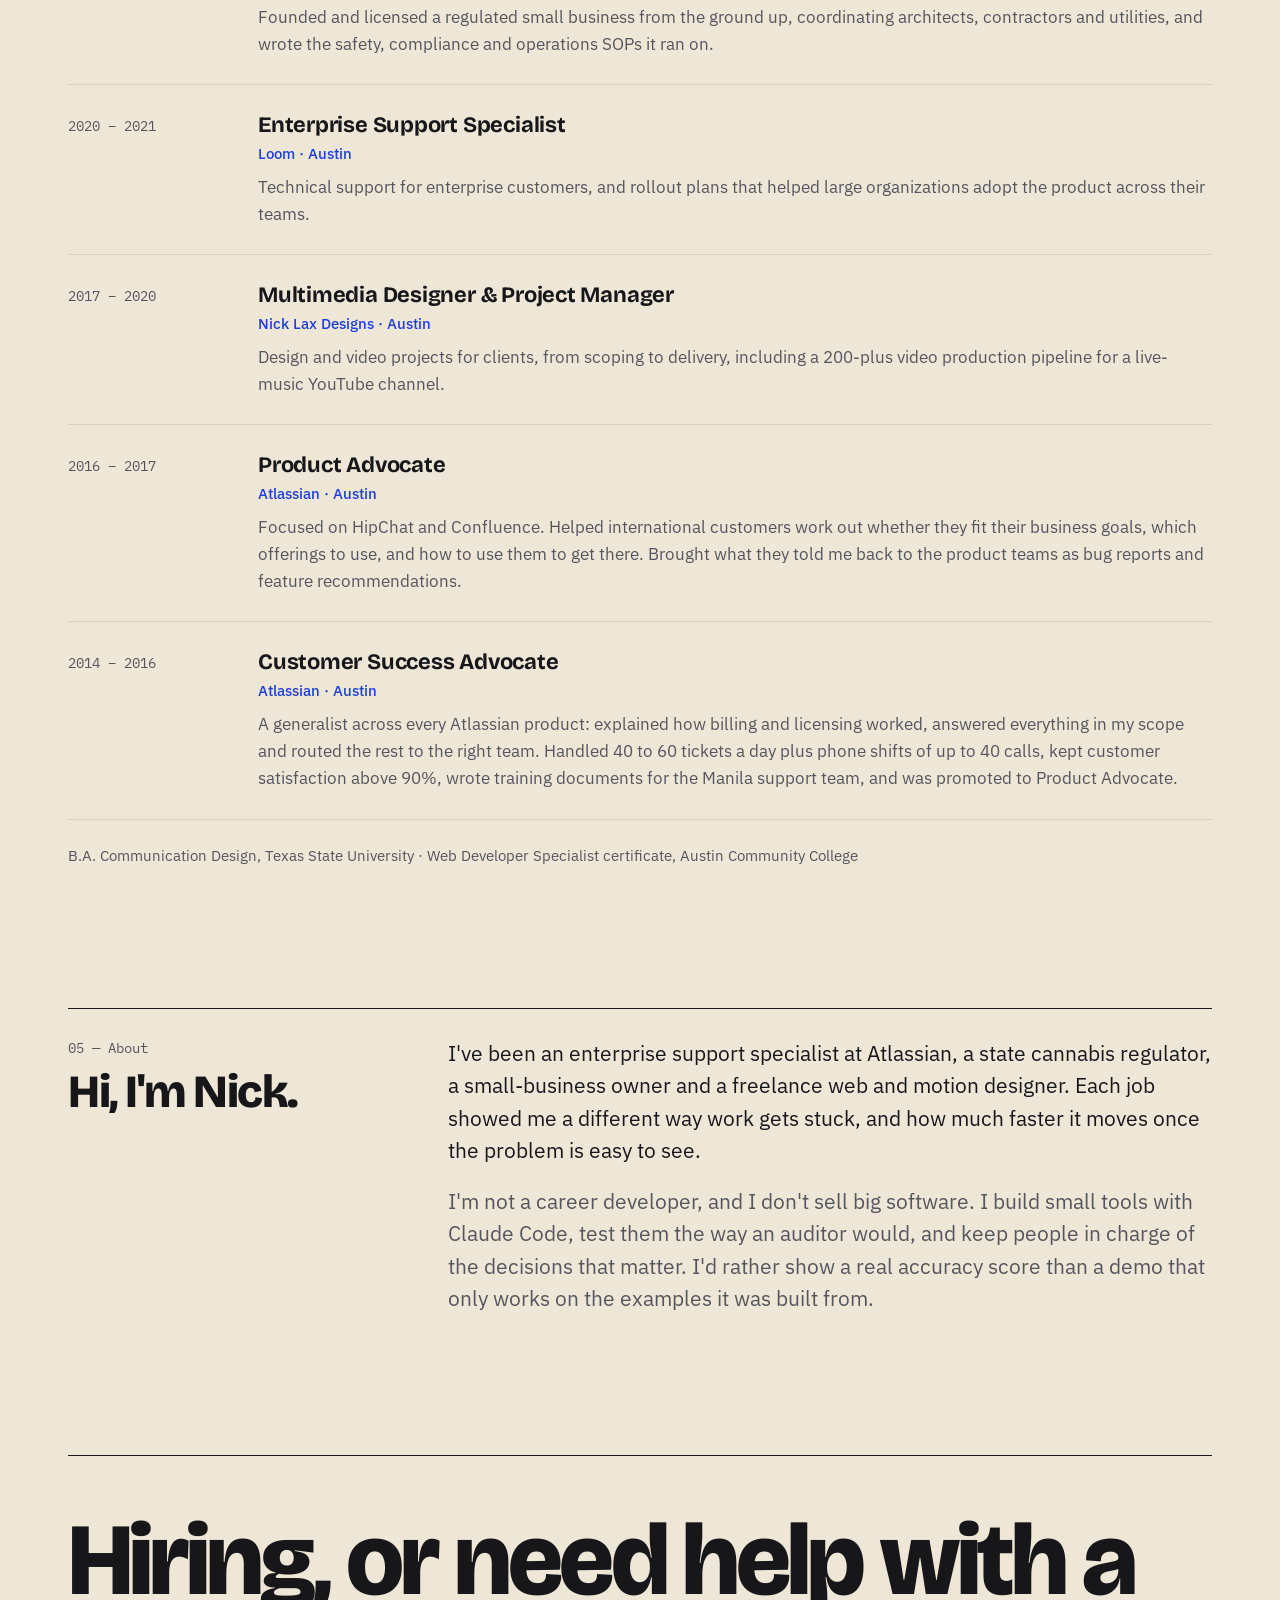
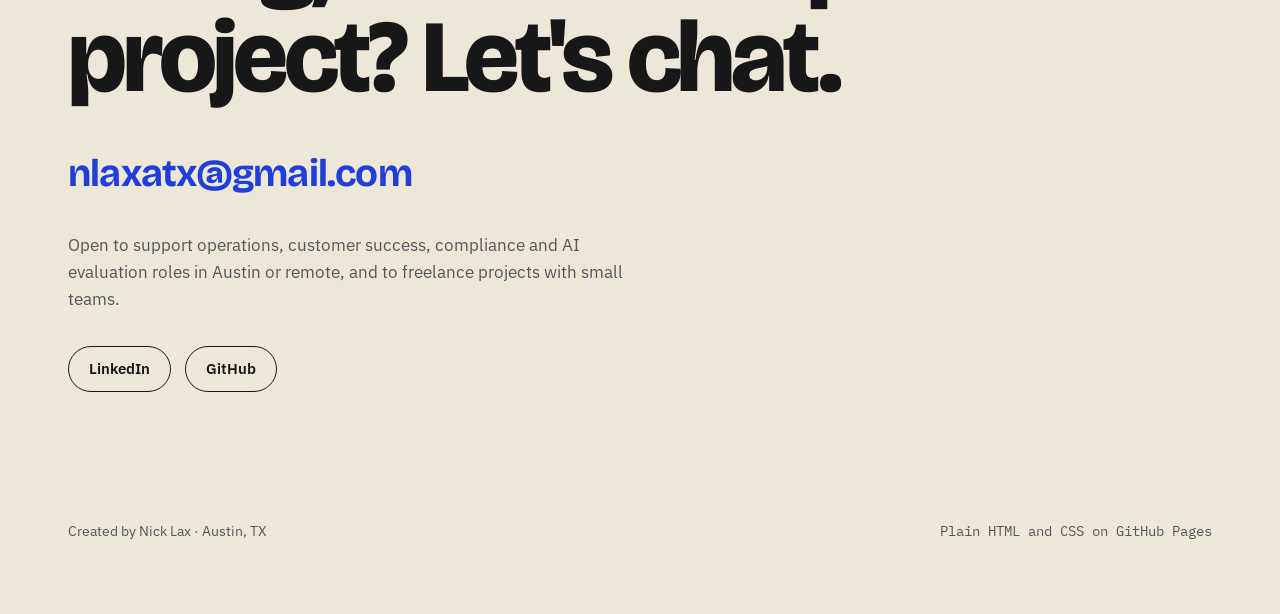
==== commit 701731ca: "Merge remote-tracking branch 'origin/main' into copy-pass-positioning # Conflicts: #	CLAUDE.md #	ind" ====
--- a/index.html
+++ b/index.html
@@ -29,8 +29,8 @@
   <link rel="preconnect" href="https://fonts.googleapis.com">
   <link rel="preconnect" href="https://fonts.gstatic.com" crossorigin>
   <link rel="stylesheet" href="https://fonts.googleapis.com/css2?family=Bricolage+Grotesque:opsz,wght@12..96,700;12..96,800&family=IBM+Plex+Mono:wght@400;500&family=IBM+Plex+Sans:wght@400;500;600&display=swap">
-  <link rel="stylesheet" href="css/style.css?v=2026-11-20e">
-  <script src="js/main.js?v=2026-11-20e" defer></script>
+  <link rel="stylesheet" href="css/style.css?v=2026-11-20f">
+  <script src="js/main.js?v=2026-11-20f" defer></script>
 </head>
 <body>
   <a class="skip-link" href="#main">Skip to content</a>
@@ -102,17 +102,17 @@
       </div>
       <div class="cards cards--three">
         <div class="card reveal">
-          <p class="card-status"><span class="step-num" aria-hidden="true">1</span>Process</p>
+          <div class="card-top"><p class="card-status"><span class="step-num" aria-hidden="true">1</span>Process</p><svg class="card-icon icon-magnify" width="40" height="40" viewBox="0 0 40 40" fill="none" stroke="currentColor" stroke-width="2.2" stroke-linecap="round" aria-hidden="true"><path d="M4 30h32M4 22h32M4 14h32" opacity=".28"/><g class="mag"><circle cx="16" cy="18" r="8"/><path d="M22 24l7 7"/></g></svg></div>
           <h3 class="card-title">Find the bottlenecks</h3>
           <p class="muted">I walk through how work actually moves through your team and map where it stalls. I used Lean Six Sigma to formalize processes for a state compliance program.</p>
         </div>
         <div class="card reveal">
-          <p class="card-status"><span class="step-num" aria-hidden="true">2</span>Data</p>
+          <div class="card-top"><p class="card-status"><span class="step-num" aria-hidden="true">2</span>Data</p><svg class="card-icon icon-bars" width="40" height="40" viewBox="0 0 40 40" fill="none" stroke="currentColor" stroke-width="2.2" stroke-linecap="round" aria-hidden="true"><path d="M5 34h30" opacity=".35"/><rect class="bar b1" x="8" y="20" width="6" height="14" rx="1.5"/><rect class="bar b2" x="17" y="12" width="6" height="22" rx="1.5"/><rect class="bar b3" x="26" y="6" width="6" height="28" rx="1.5"/></svg></div>
           <h3 class="card-title">Make your data visible</h3>
           <p class="muted">Clear dashboards and reports built from the data you already have, so the problems are easy to see and easy to explain.</p>
         </div>
         <div class="card reveal">
-          <p class="card-status"><span class="step-num" aria-hidden="true">3</span>Systems</p>
+          <div class="card-top"><p class="card-status"><span class="step-num" aria-hidden="true">3</span>Systems</p><svg class="card-icon icon-gears" width="40" height="40" viewBox="0 0 40 40" fill="none" stroke="currentColor" stroke-width="2" stroke-linecap="round" stroke-linejoin="round" aria-hidden="true"><g class="gear g1"><circle cx="14" cy="16" r="4"/><path d="M14 6v3M14 23v3M4 16h3M21 16h3M7 9l2 2M19 21l2 2M7 23l2-2M19 11l2-2"/></g><g class="gear g2"><circle cx="28" cy="28" r="3"/><path d="M28 21v2.5M28 32.5V35M21 28h2.5M32.5 28H35M23 23l1.8 1.8M31.2 31.2L33 33M23 33l1.8-1.8M31.2 24.8L33 23"/></g></svg></div>
           <h3 class="card-title">Build the system together</h3>
           <p class="muted">Automation and AI take the repetitive work. People keep the judgment calls. <a href="#work" class="text-link">Pharos</a> is an example: AI triage, with a person always in the loop for refunds, identity and security.</p>
         </div>
@@ -124,14 +124,14 @@
       <div class="section-head section-head--split reveal">
         <div>
           <p class="section-num">02 — Featured work</p>
-          <h2 id="work-title" class="section-title section-title--lg">Two tools, and the numbers behind them</h2>
-        </div>
-        <p class="section-aside">Both are live and open source. The scores are from tests I'm happy to show you.</p>
+          <h2 id="work-title" class="section-title section-title--lg">Two systems I built, and how well they work</h2>
+        </div>
+        <p class="section-aside">Both put the three ideas above into practice. They're live, open source, and tested on cases they were never tuned on.</p>
       </div>
 
       <!-- Pharos -->
       <article class="case">
-        <div class="case-media reveal">
+        <div class="case-media reveal from-left">
           <div class="frame lift">
             <div class="frame-bar">
               <span class="frame-dot" aria-hidden="true"></span>
@@ -147,16 +147,16 @@
           <p class="tag-note"><span class="tag-dot" aria-hidden="true"></span>Suspicious-login reports always go to a person, whatever the AI says</p>
         </div>
 
-        <div class="case-text reveal">
+        <div class="case-text reveal from-right">
           <p class="case-kicker">AI support operations</p>
           <h3 class="case-title">Pharos Support Desk</h3>
           <p><strong>The problem:</strong> AI help chats answer confidently even when they're wrong, and nobody can see why a ticket landed where it did.</p>
           <p><strong>What I built:</strong> A support setup for a fictional project-management app, from both sides. Customers get a help chat that answers only from the help articles and cites them, plus a portal to track their requests. Agents get a desk with AI triage, drafted replies and SLA timers.</p>
           <p><strong>The result:</strong> On 36 tickets the AI had never seen, triage picked the right category 89% of the time and the right priority 83%. The misses are in the README too.</p>
           <dl class="stats">
-            <div><dt>category accuracy</dt><dd class="accent">89%</dd></div>
-            <div><dt>priority accuracy</dt><dd>83%</dd></div>
-            <div><dt>unseen, hand-labeled tickets</dt><dd>36</dd></div>
+            <div><dt>category accuracy</dt><dd class="accent" data-count="89" data-suffix="%">89%</dd></div>
+            <div><dt>priority accuracy</dt><dd data-count="83" data-suffix="%">83%</dd></div>
+            <div><dt>unseen, hand-labeled tickets</dt><dd data-count="36">36</dd></div>
           </dl>
           <div class="btn-row btn-row--sm">
             <a href="https://scenebiscuit.com/support-desk-repo-1/" class="btn btn-solid btn-sm" target="_blank" rel="noopener">Live demo<span class="sr-only"> (opens in a new tab)</span></a>
@@ -168,7 +168,7 @@
 
       <!-- COA tools -->
       <article class="case case--flip">
-        <div class="case-media reveal">
+        <div class="case-media reveal from-right">
           <div class="frame lift">
             <div class="frame-bar">
               <span class="frame-dot" aria-hidden="true"></span>
@@ -184,14 +184,14 @@
           <p class="tag-note"><span class="tag-dot" aria-hidden="true"></span>Every finding links to the rule behind it</p>
         </div>
 
-        <div class="case-text reveal">
+        <div class="case-text reveal from-left">
           <p class="case-kicker">Cannabis compliance</p>
           <h3 class="case-title">COA Crosscheck + TCUP COA Checker</h3>
           <p><strong>The problem:</strong> Every lab formats its certificate of analysis differently, so checking one against state limits by hand is slow, and it's easy to miss a number.</p>
           <p><strong>What I built:</strong> Two browser tools that read a COA and check it against the rules for Texas, Missouri, Colorado, California and federal hemp. Each result is Clear, Review or Hold, and every finding links to the regulation behind it. When a rule is unclear, the tool flags it for review instead of guessing.</p>
           <p><strong>The result:</strong> 88 automated tests, run on every change. Accessible to WCAG 2.2 AA in light and dark mode.</p>
           <dl class="stats">
-            <div><dt>automated tests passing</dt><dd class="accent">88</dd></div>
+            <div><dt>automated tests passing</dt><dd class="accent" data-count="88">88</dd></div>
             <div><dt>states plus federal hemp</dt><dd>5 + 1</dd></div>
             <div><dt>WCAG 2.2, light and dark</dt><dd>AA</dd></div>
           </dl>
@@ -255,7 +255,7 @@
       <div class="section-head section-head--split reveal">
         <div>
           <p class="section-num">04 — Experience</p>
-          <h2 id="experience-title" class="section-title">Support, compliance and design</h2>
+          <h2 id="experience-title" class="section-title">Where I learned to spot what slows teams down</h2>
         </div>
         <p class="section-num">The short version. The full resume is the download button at the top.</p>
       </div>
@@ -265,7 +265,7 @@
           <div class="job-body">
             <h3 class="job-role">Project Specialist, Division of Cannabis Regulation</h3>
             <p class="job-org">Missouri Dept. of Health and Senior Services</p>
-            <p class="muted">First hire on a new compliance pilot program. Designed its regulatory workflows and owned chain-of-custody compliance across statewide facility audits in METRC.</p>
+            <p class="muted">First hire on a new compliance pilot program. Designed its regulatory workflows, owned chain-of-custody compliance across statewide facility audits in METRC, and used Lean Six Sigma to formalize the processes.</p>
           </div>
         </li>
         <li class="job reveal">
@@ -273,7 +273,7 @@
           <div class="job-body">
             <h3 class="job-role">Owner &amp; Operations Manager</h3>
             <p class="job-org">The Strand LLC · Tijeras, NM</p>
-            <p class="muted">Founded and licensed a regulated small business, and wrote the safety, compliance and operations SOPs it ran on.</p>
+            <p class="muted">Founded and licensed a regulated small business from the ground up, coordinating architects, contractors and utilities, and wrote the safety, compliance and operations SOPs it ran on.</p>
           </div>
         </li>
         <li class="job reveal">
@@ -281,7 +281,7 @@
           <div class="job-body">
             <h3 class="job-role">Enterprise Support Specialist</h3>
             <p class="job-org">Loom · Austin</p>
-            <p class="muted">Technical support for enterprise customers and rollout plans for large organizations.</p>
+            <p class="muted">Technical support for enterprise customers, and rollout plans that helped large organizations adopt the product across their teams.</p>
           </div>
         </li>
         <li class="job reveal">
@@ -289,15 +289,23 @@
           <div class="job-body">
             <h3 class="job-role">Multimedia Designer &amp; Project Manager</h3>
             <p class="job-org">Nick Lax Designs · Austin</p>
-            <p class="muted">Design and video projects for clients, start to finish, including a 200-plus video pipeline for a live-music YouTube channel.</p>
-          </div>
-        </li>
-        <li class="job reveal">
-          <p class="job-years">2014 – 2017</p>
-          <div class="job-body">
-            <h3 class="job-role">Customer Success Advocate, then Product Advocate</h3>
+            <p class="muted">Design and video projects for clients, from scoping to delivery, including a 200-plus video production pipeline for a live-music YouTube channel.</p>
+          </div>
+        </li>
+        <li class="job reveal">
+          <p class="job-years">2016 – 2017</p>
+          <div class="job-body">
+            <h3 class="job-role">Product Advocate</h3>
             <p class="job-org">Atlassian · Austin</p>
-            <p class="muted">Resolved thousands of customer inquiries by phone, email and chat, helped design the team's training program, and was promoted in 2016.</p>
+            <p class="muted">Focused on HipChat and Confluence. Helped international customers work out whether they fit their business goals, which offerings to use, and how to use them to get there. Brought what they told me back to the product teams as bug reports and feature recommendations.</p>
+          </div>
+        </li>
+        <li class="job reveal">
+          <p class="job-years">2014 – 2016</p>
+          <div class="job-body">
+            <h3 class="job-role">Customer Success Advocate</h3>
+            <p class="job-org">Atlassian · Austin</p>
+            <p class="muted">A generalist across every Atlassian product: explained how billing and licensing worked, answered everything in my scope and routed the rest to the right team. Handled 40 to 60 tickets a day plus phone shifts of up to 40 calls, kept customer satisfaction above 90%, wrote training documents for the Manila support team, and was promoted to Product Advocate.</p>
           </div>
         </li>
       </ol>
@@ -312,8 +320,8 @@
           <h2 id="about-title" class="section-title">Hi, I'm Nick.</h2>
         </div>
         <div class="about-body">
-          <p>I've been an enterprise support specialist at Atlassian, a state cannabis regulator, a small-business owner and a freelance web and motion designer.</p>
-          <p class="muted">I'm not a career developer. I build these tools with Claude Code and test them the way an auditor would, and I'd rather publish a real accuracy score than a demo that only works on the examples it was built from.</p>
+          <p>I've been an enterprise support specialist at Atlassian, a state cannabis regulator, a small-business owner and a freelance web and motion designer. Each job showed me a different way work gets stuck, and how much faster it moves once the problem is easy to see.</p>
+          <p class="muted">I'm not a career developer, and I don't sell big software. I build small tools with Claude Code, test them the way an auditor would, and keep people in charge of the decisions that matter. I'd rather show a real accuracy score than a demo that only works on the examples it was built from.</p>
         </div>
       </div>
     </section>
@@ -336,5 +344,6 @@
     <p>Created by Nick Lax · Austin, TX</p>
     <p class="mono">Plain HTML and CSS on GitHub Pages</p>
   </footer>
+
 </body>
 </html>
--- a/css/style.css
+++ b/css/style.css
@@ -333,8 +333,23 @@
 
 /* Sections fade up as they scroll into view (main.js adds .is-in).
    Only hidden when JavaScript is running, so the page never goes blank. */
-.js .reveal { opacity: 0; transform: translateY(16px); transition: opacity .75s var(--ease), transform .75s var(--ease); }
+.js .reveal { opacity: 0; transform: translateY(16px); transition: opacity .75s var(--ease), transform .75s var(--ease); transition-delay: var(--d, 0s); }
+/* Scroll motion (Nov 17, 2026): cards and rows come in with a little more life.
+   Grouped items arrive one after another (main.js sets --d); case-study halves
+   slide in from their own side; cards rise with a slight tilt and settle. */
+.js .reveal.from-left:not(.is-in) { transform: translateX(-48px); }
+.js .reveal.from-right:not(.is-in) { transform: translateX(48px); }
+.js .cards .card.reveal { transition-duration: .7s, .85s; transition-timing-function: var(--ease), cubic-bezier(.25, 1.35, .45, 1); }
+.js .cards .card.reveal:not(.is-in) { transform: translateY(36px) scale(.95) rotate(-1.2deg); }
+.js .cards .card.reveal:nth-child(even):not(.is-in) { transform: translateY(36px) scale(.95) rotate(1.2deg); }
+.js .jobs .job.reveal:not(.is-in) { transform: translateX(-28px); }
 .js .reveal.is-in { opacity: 1; transform: none; }
+/* Once an item has arrived, hand transform back to the quick hover lift */
+.js .reveal.is-in.settled { transition: transform .28s var(--ease), box-shadow .28s; transition-delay: 0s; }
+.js .reveal.is-in.settled.lift:hover { transform: translateY(-5px); }
+main { overflow-x: clip; }
+/* Screenshots drift slightly slower than the page (main.js sets --py) */
+.frame-body--shot img { transform: translateY(var(--py, 0px)) scale(1.06); transform-origin: top left; }
 
 .lift { transition: transform .28s var(--ease), box-shadow .28s; }
 .lift:hover { transform: translateY(-5px); box-shadow: 0 18px 34px -20px rgba(0, 0, 0, .4); }
@@ -354,7 +369,8 @@
 
 @media (prefers-reduced-motion: reduce) {
   html { scroll-behavior: auto; }
-  .rise, .js .reveal { opacity: 1; transform: none; animation: none; transition: none; }
+  .rise, .js .reveal, .js .reveal.from-left, .js .reveal.from-right, .js .cards .card.reveal, .js .jobs .job.reveal { opacity: 1; transform: none !important; animation: none; transition: none; }
+  .frame-body--shot img { transform: none; }
   .hl { animation: none; background-size: 100% 85%; }
   .dot::after, .btn:hover .swirl { animation: none; }
   .lift:hover, .btn:hover, .theme-btn:hover, .card-thumb:hover { transform: none; }
@@ -382,3 +398,45 @@
 /* Links inside running text: always underlined so they don't rely on color alone */
 .text-link { color: var(--accent); text-decoration: underline; text-underline-offset: 3px; text-decoration-thickness: 1.5px; }
 .text-link:hover { text-decoration-thickness: 2.5px; }
+
+/* ---------- Playful extras (Nov 17, 2026) ----------
+   Each effect plays once when it comes into view or reacts to the visitor's
+   own pointer. Nothing loops while someone reads. All of it stops for
+   prefers-reduced-motion (see the block at the end). */
+
+/* "How I can help" cards: number badge + little icon that acts out the card */
+.card-top { display: flex; align-items: flex-start; justify-content: space-between; gap: 12px; margin-bottom: 16px; }
+.card-top .card-status { margin-bottom: 0; }
+.card-icon { flex: none; color: var(--accent); }
+.card-icon * { transform-box: fill-box; }
+.icon-magnify .mag { transition: transform .6s cubic-bezier(.3, 1.3, .5, 1); }
+.card:hover .icon-magnify .mag, .card:focus-within .icon-magnify .mag { transform: translateX(10px) translateY(-3px); }
+.icon-bars .bar { transform-origin: 50% 100%; transition: transform .45s cubic-bezier(.3, 1.5, .5, 1); }
+.icon-bars .b2 { transition-delay: .06s; } .icon-bars .b3 { transition-delay: .12s; }
+.card:hover .icon-bars .bar, .card:focus-within .icon-bars .bar { animation: grow .55s cubic-bezier(.3, 1.5, .5, 1) both; }
+.card:hover .icon-bars .b2, .card:focus-within .icon-bars .b2 { animation-delay: .08s; }
+.card:hover .icon-bars .b3, .card:focus-within .icon-bars .b3 { animation-delay: .16s; }
+.icon-gears .gear { transform-origin: center; transition: transform .9s cubic-bezier(.3, 1.2, .5, 1); }
+.card:hover .icon-gears .g1, .card:focus-within .icon-gears .g1 { transform: rotate(90deg); }
+.card:hover .icon-gears .g2, .card:focus-within .icon-gears .g2 { transform: rotate(-120deg); }
+@keyframes grow { 0% { transform: scaleY(.2); } 100% { transform: scaleY(1); } }
+
+/* Step numbers pop in one after another */
+@keyframes pop { 0% { transform: scale(0); } 70% { transform: scale(1.25); } 100% { transform: scale(1); } }
+.js .cards--three .step-num { transform: scale(0); }
+.js .cards--three .card.is-in .step-num { animation: pop .5s cubic-bezier(.3, 1.4, .5, 1) .3s both; }
+.js .cards--three .card:nth-child(2).is-in .step-num { animation-delay: .55s; }
+.js .cards--three .card:nth-child(3).is-in .step-num { animation-delay: .8s; }
+
+/* Count-up stats keep their width so the row doesn't jiggle */
+.stats dd[data-count] { font-variant-numeric: tabular-nums; }
+
+/* Screenshot tilt (set by main.js on fine pointers only) */
+.case-media { perspective: 1000px; }
+.frame.tilting { transition: transform .12s ease-out, box-shadow .28s; will-change: transform; }
+
+
+@media (prefers-reduced-motion: reduce) {
+  .js .cards--three .step-num { transform: none; animation: none !important; }
+  .card-icon *, .card:hover .card-icon * { transition: none; animation: none !important; transform: none !important; }
+}
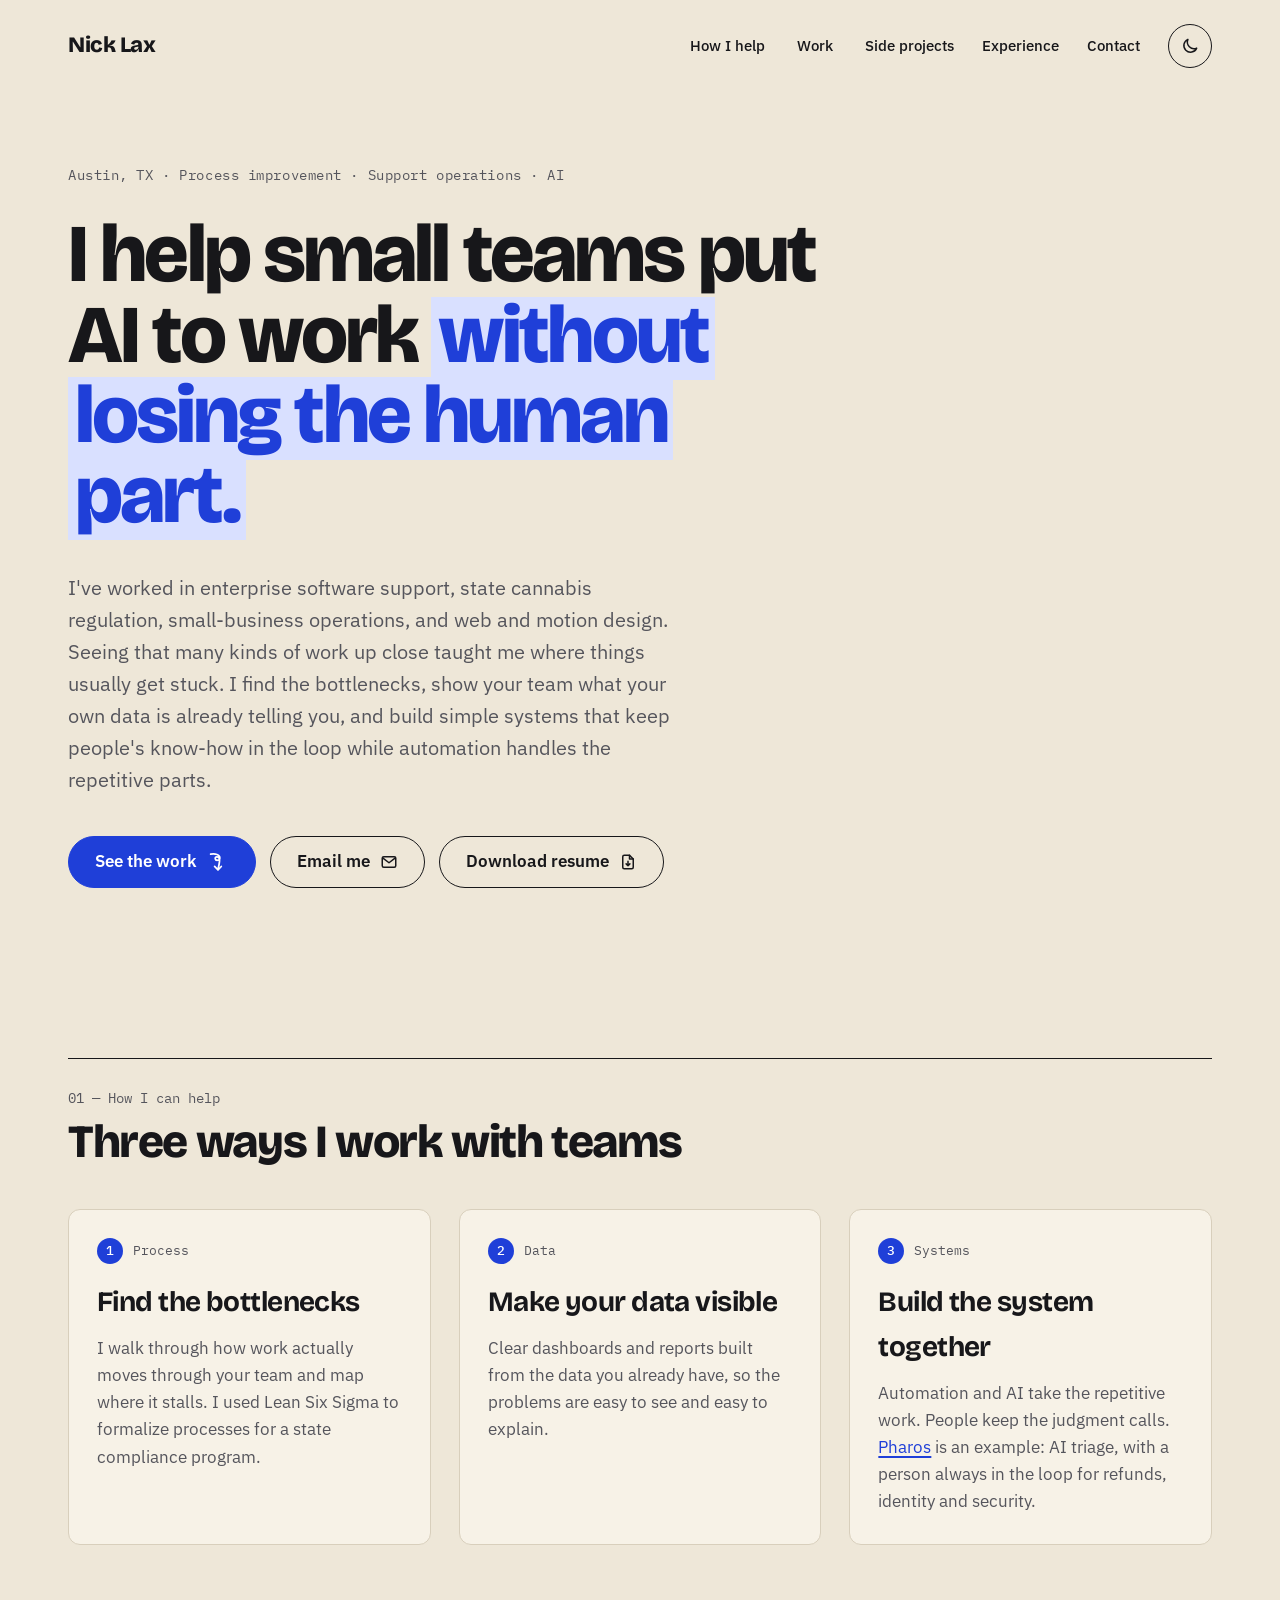
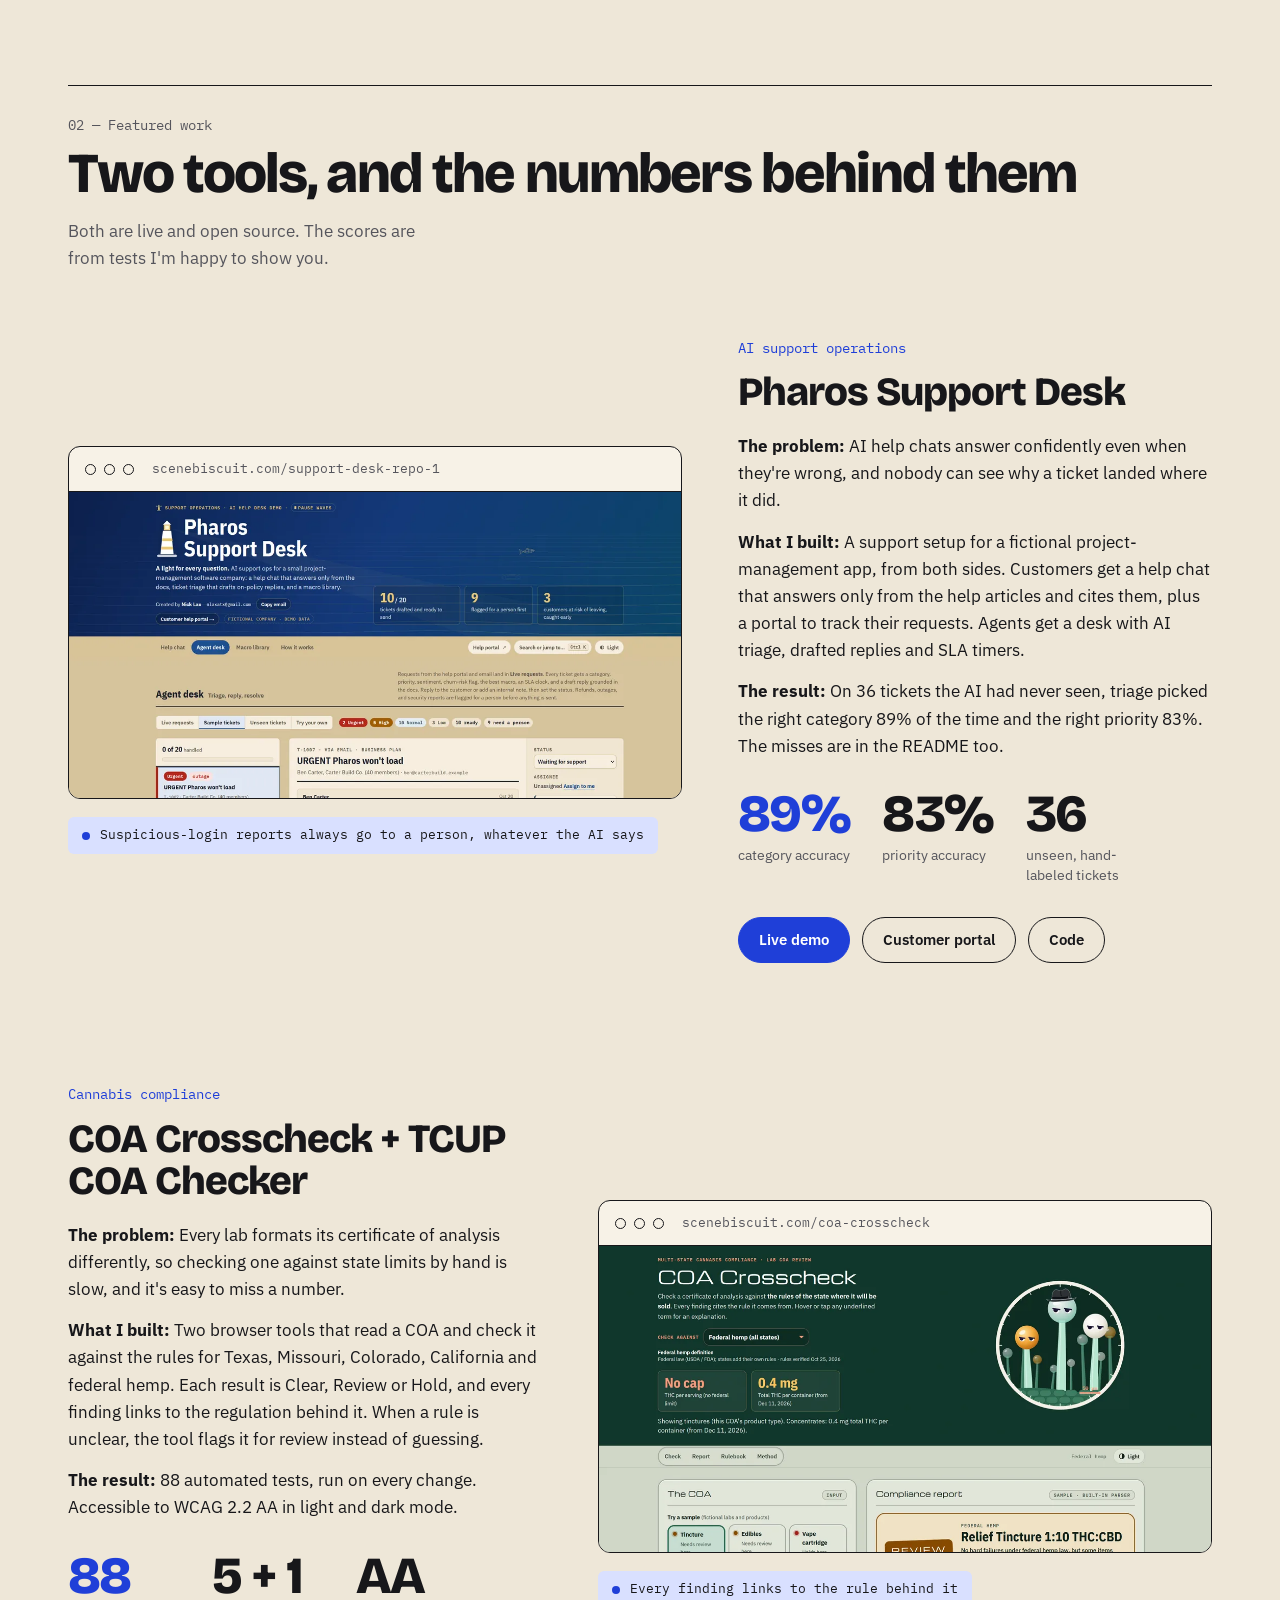
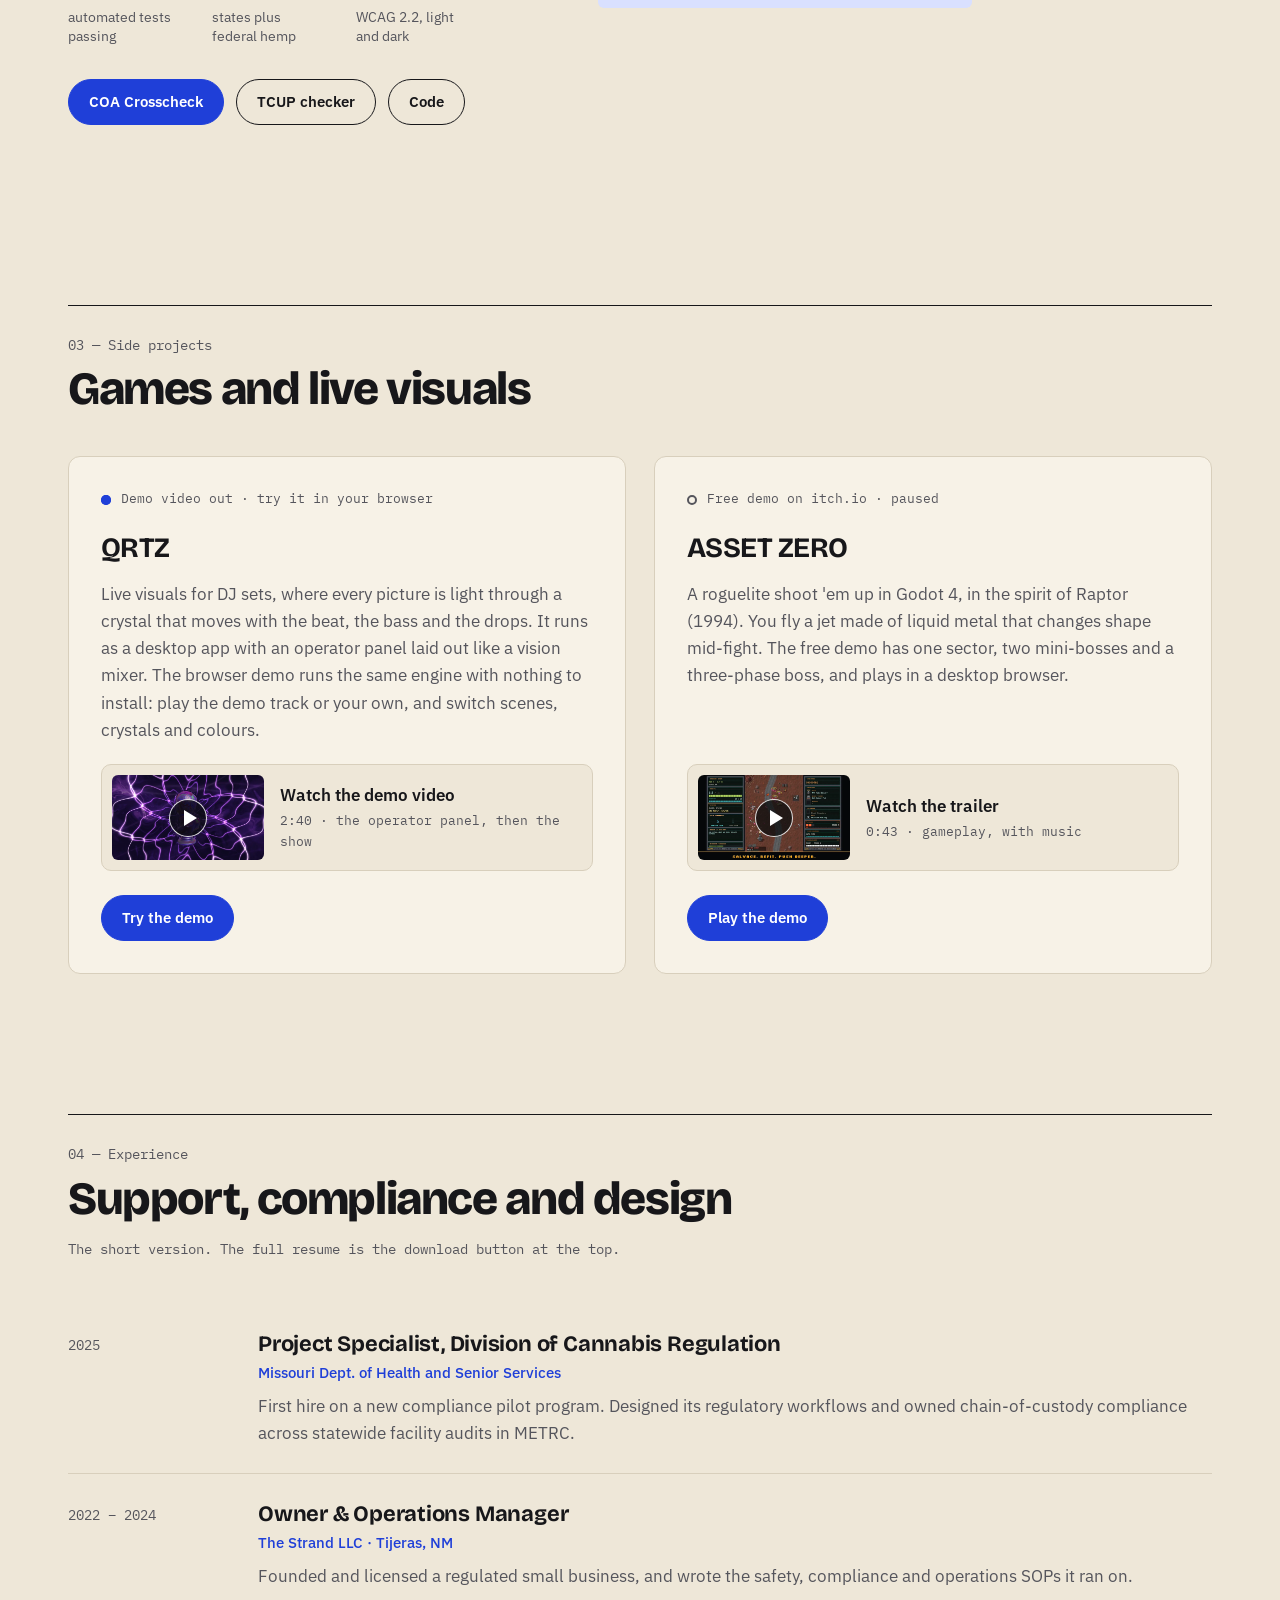
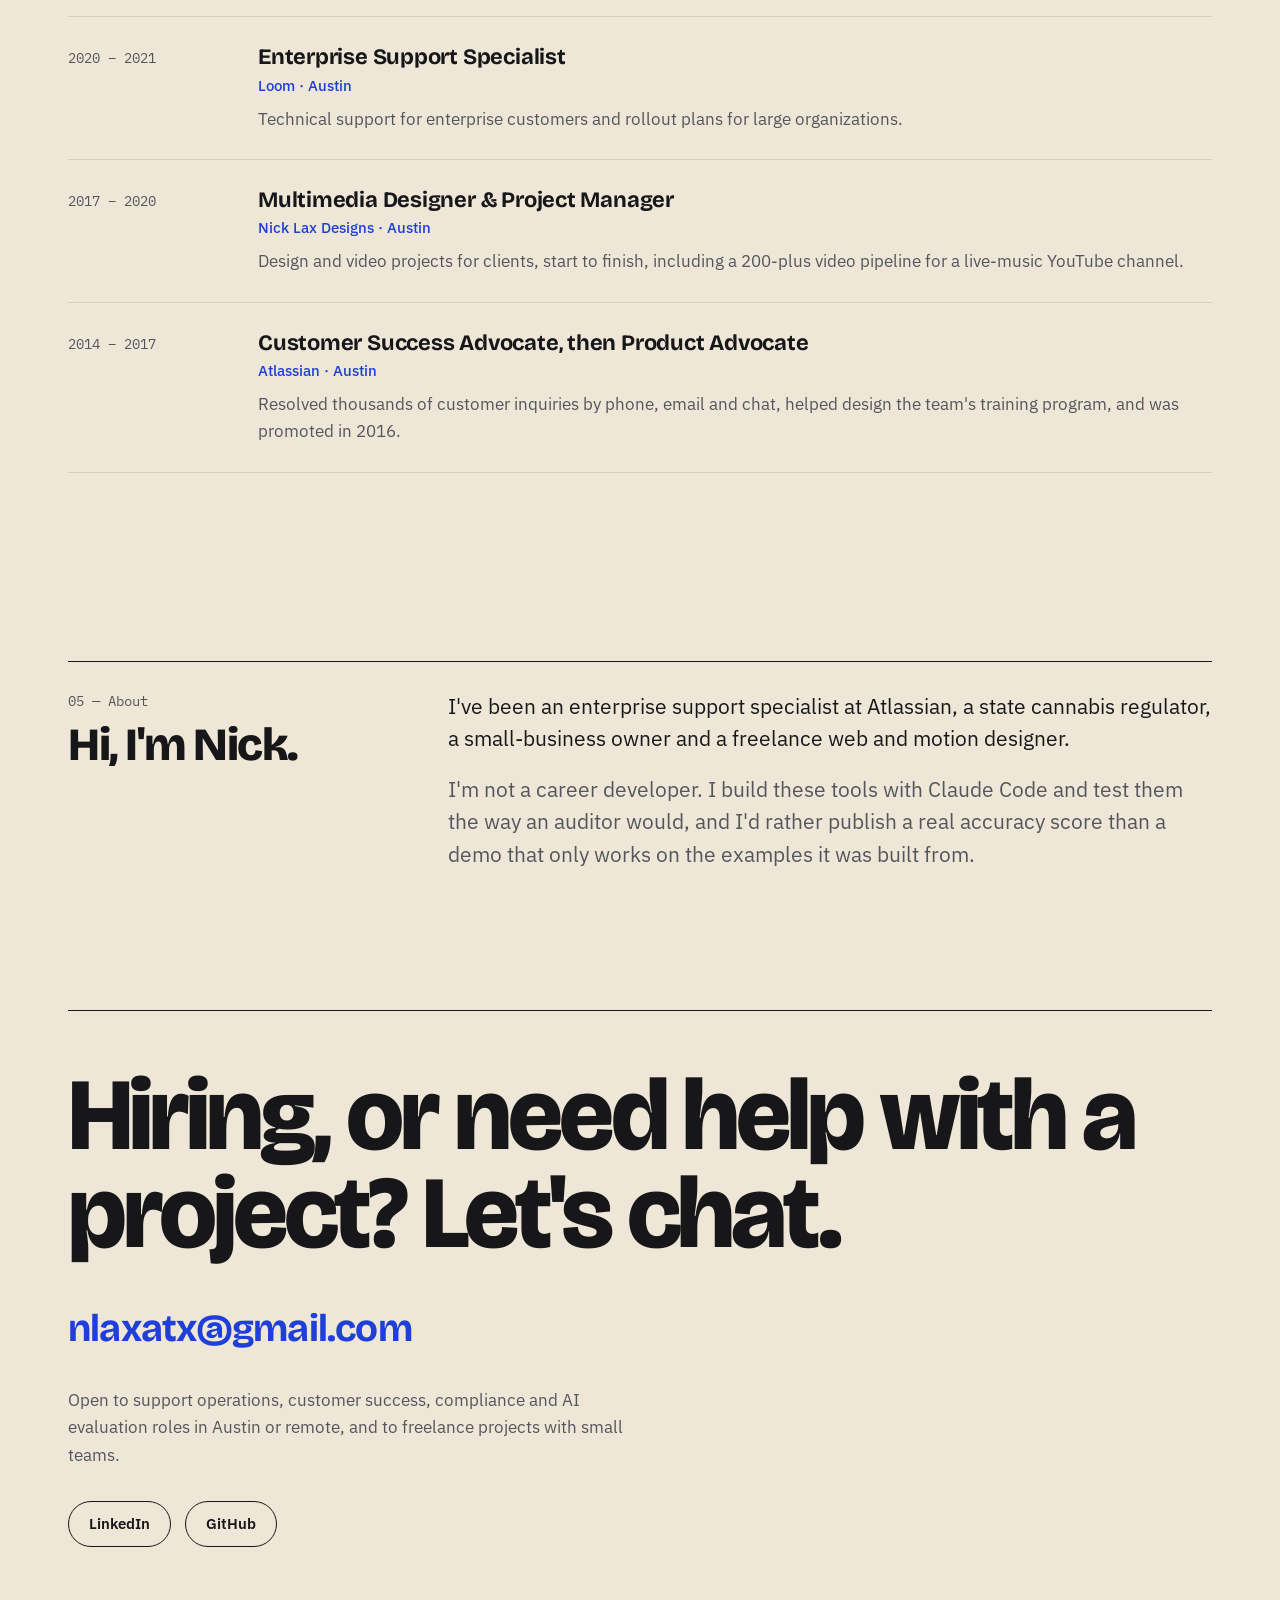
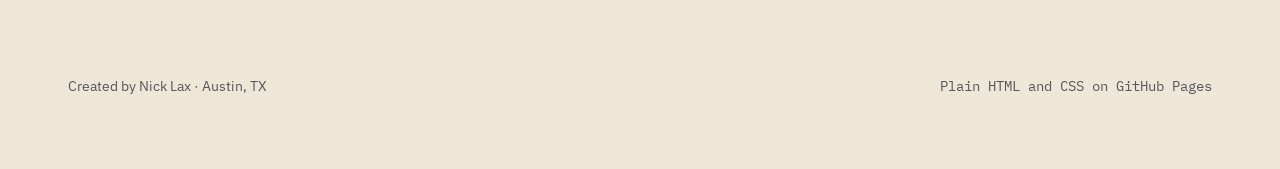
==== commit 9d5f4de4: "Remove Biscuit: too distracting Biscuit (the horse trotting under the menu after the mouse) is remov" ====
--- a/index.html
+++ b/index.html
@@ -29,8 +29,8 @@
   <link rel="preconnect" href="https://fonts.googleapis.com">
   <link rel="preconnect" href="https://fonts.gstatic.com" crossorigin>
   <link rel="stylesheet" href="https://fonts.googleapis.com/css2?family=Bricolage+Grotesque:opsz,wght@12..96,700;12..96,800&family=IBM+Plex+Mono:wght@400;500&family=IBM+Plex+Sans:wght@400;500;600&display=swap">
-  <link rel="stylesheet" href="css/style.css?v=2026-11-20f">
-  <script src="js/main.js?v=2026-11-20f" defer></script>
+  <link rel="stylesheet" href="css/style.css?v=2026-11-20g">
+  <script src="js/main.js?v=2026-11-20g" defer></script>
 </head>
 <body>
   <a class="skip-link" href="#main">Skip to content</a>
@@ -50,27 +50,6 @@
         <svg class="icon-sun" width="20" height="20" viewBox="0 0 24 24" fill="none" stroke="currentColor" stroke-width="1.8" stroke-linecap="round" aria-hidden="true"><circle cx="12" cy="12" r="4.5"/><path d="M12 2.5v2.2M12 19.3v2.2M2.5 12h2.2M19.3 12h2.2M5.3 5.3l1.6 1.6M17.1 17.1l1.6 1.6M5.3 18.7l1.6-1.6M17.1 6.9l1.6-1.6"/></svg>
       </button>
     </nav>
-    <!-- Biscuit: a small horse (for Seabiscuit, the name behind scenebiscuit) who trots along under the menu after the mouse -->
-    <div class="biscuit-track" aria-hidden="true">
-      <div class="biscuit" id="biscuit">
-        <div class="biscuit-hop">
-          <svg class="biscuit-body" viewBox="0 0 90 92" width="52" height="53" aria-hidden="true">
-            <path d="M27 30 C 19 24, 18 13, 21.5 6.5 C 23.5 2.5, 27 3, 29 7 C 33 13, 37 19, 36 26 Z" fill="#8B5A2B" stroke="#17171A" stroke-width="2.5" stroke-linejoin="round"/>
-            <path d="M63 30 C 71 24, 72 13, 68.5 6.5 C 66.5 2.5, 63 3, 61 7 C 57 13, 53 19, 54 26 Z" fill="#8B5A2B" stroke="#17171A" stroke-width="2.5" stroke-linejoin="round"/>
-            <path d="M28 25 C 23.5 20, 23 14, 24.8 10 C 25.8 8.5, 27 8.8, 28 10.5 C 30.5 14.5, 32 18.5, 32 23 Z" fill="#D9937F"/><path d="M62 25 C 66.5 20, 67 14, 65.2 10 C 64.2 8.5, 63 8.8, 62 10.5 C 59.5 14.5, 58 18.5, 58 23 Z" fill="#D9937F"/>
-            <path d="M21 92 C 16 52, 25 22, 45 20 C 65 22, 74 52, 69 92 Z" fill="#A86B38" stroke="#17171A" stroke-width="3" stroke-linejoin="round"/>
-            <path d="M42 36 C 41 52, 42 66, 45 72 C 48 66, 49 52, 48 36 Z" fill="#F4E9D8"/>
-            <path d="M33 23 C 36 35, 43 36, 45 27 C 47 36, 54 35, 57 23 C 51 17, 39 17, 33 23 Z" fill="#3B2414" stroke="#17171A" stroke-width="2" stroke-linejoin="round"/>
-            <ellipse cx="45" cy="84" rx="17" ry="11" fill="#C98C55" stroke="#17171A" stroke-width="2.5"/>
-            <ellipse cx="39" cy="83" rx="2.6" ry="3.4" fill="#3B2414"/><ellipse cx="51" cy="83" rx="2.6" ry="3.4" fill="#3B2414"/>
-            <g class="biscuit-eyes">
-              <g class="eye"><circle cx="32" cy="46" r="7.5" fill="#FFFFFF" stroke="#17171A" stroke-width="2.5"/><circle class="pupil" cx="32" cy="46" r="3.4" fill="#17171A"/></g>
-              <g class="eye"><circle cx="58" cy="46" r="7.5" fill="#FFFFFF" stroke="#17171A" stroke-width="2.5"/><circle class="pupil" cx="58" cy="46" r="3.4" fill="#17171A"/></g>
-            </g>
-          </svg>
-        </div>
-      </div>
-    </div>
   </header>
 
   <main id="main">
@@ -102,17 +81,17 @@
       </div>
       <div class="cards cards--three">
         <div class="card reveal">
-          <div class="card-top"><p class="card-status"><span class="step-num" aria-hidden="true">1</span>Process</p><svg class="card-icon icon-magnify" width="40" height="40" viewBox="0 0 40 40" fill="none" stroke="currentColor" stroke-width="2.2" stroke-linecap="round" aria-hidden="true"><path d="M4 30h32M4 22h32M4 14h32" opacity=".28"/><g class="mag"><circle cx="16" cy="18" r="8"/><path d="M22 24l7 7"/></g></svg></div>
+          <p class="card-status"><span class="step-num" aria-hidden="true">1</span>Process</p>
           <h3 class="card-title">Find the bottlenecks</h3>
           <p class="muted">I walk through how work actually moves through your team and map where it stalls. I used Lean Six Sigma to formalize processes for a state compliance program.</p>
         </div>
         <div class="card reveal">
-          <div class="card-top"><p class="card-status"><span class="step-num" aria-hidden="true">2</span>Data</p><svg class="card-icon icon-bars" width="40" height="40" viewBox="0 0 40 40" fill="none" stroke="currentColor" stroke-width="2.2" stroke-linecap="round" aria-hidden="true"><path d="M5 34h30" opacity=".35"/><rect class="bar b1" x="8" y="20" width="6" height="14" rx="1.5"/><rect class="bar b2" x="17" y="12" width="6" height="22" rx="1.5"/><rect class="bar b3" x="26" y="6" width="6" height="28" rx="1.5"/></svg></div>
+          <p class="card-status"><span class="step-num" aria-hidden="true">2</span>Data</p>
           <h3 class="card-title">Make your data visible</h3>
           <p class="muted">Clear dashboards and reports built from the data you already have, so the problems are easy to see and easy to explain.</p>
         </div>
         <div class="card reveal">
-          <div class="card-top"><p class="card-status"><span class="step-num" aria-hidden="true">3</span>Systems</p><svg class="card-icon icon-gears" width="40" height="40" viewBox="0 0 40 40" fill="none" stroke="currentColor" stroke-width="2" stroke-linecap="round" stroke-linejoin="round" aria-hidden="true"><g class="gear g1"><circle cx="14" cy="16" r="4"/><path d="M14 6v3M14 23v3M4 16h3M21 16h3M7 9l2 2M19 21l2 2M7 23l2-2M19 11l2-2"/></g><g class="gear g2"><circle cx="28" cy="28" r="3"/><path d="M28 21v2.5M28 32.5V35M21 28h2.5M32.5 28H35M23 23l1.8 1.8M31.2 31.2L33 33M23 33l1.8-1.8M31.2 24.8L33 23"/></g></svg></div>
+          <p class="card-status"><span class="step-num" aria-hidden="true">3</span>Systems</p>
           <h3 class="card-title">Build the system together</h3>
           <p class="muted">Automation and AI take the repetitive work. People keep the judgment calls. <a href="#work" class="text-link">Pharos</a> is an example: AI triage, with a person always in the loop for refunds, identity and security.</p>
         </div>
@@ -124,14 +103,14 @@
       <div class="section-head section-head--split reveal">
         <div>
           <p class="section-num">02 — Featured work</p>
-          <h2 id="work-title" class="section-title section-title--lg">Two systems I built, and how well they work</h2>
-        </div>
-        <p class="section-aside">Both put the three ideas above into practice. They're live, open source, and tested on cases they were never tuned on.</p>
+          <h2 id="work-title" class="section-title section-title--lg">Two tools, and the numbers behind them</h2>
+        </div>
+        <p class="section-aside">Both are live and open source. The scores are from tests I'm happy to show you.</p>
       </div>
 
       <!-- Pharos -->
       <article class="case">
-        <div class="case-media reveal from-left">
+        <div class="case-media reveal">
           <div class="frame lift">
             <div class="frame-bar">
               <span class="frame-dot" aria-hidden="true"></span>
@@ -147,16 +126,16 @@
           <p class="tag-note"><span class="tag-dot" aria-hidden="true"></span>Suspicious-login reports always go to a person, whatever the AI says</p>
         </div>
 
-        <div class="case-text reveal from-right">
+        <div class="case-text reveal">
           <p class="case-kicker">AI support operations</p>
           <h3 class="case-title">Pharos Support Desk</h3>
           <p><strong>The problem:</strong> AI help chats answer confidently even when they're wrong, and nobody can see why a ticket landed where it did.</p>
           <p><strong>What I built:</strong> A support setup for a fictional project-management app, from both sides. Customers get a help chat that answers only from the help articles and cites them, plus a portal to track their requests. Agents get a desk with AI triage, drafted replies and SLA timers.</p>
           <p><strong>The result:</strong> On 36 tickets the AI had never seen, triage picked the right category 89% of the time and the right priority 83%. The misses are in the README too.</p>
           <dl class="stats">
-            <div><dt>category accuracy</dt><dd class="accent" data-count="89" data-suffix="%">89%</dd></div>
-            <div><dt>priority accuracy</dt><dd data-count="83" data-suffix="%">83%</dd></div>
-            <div><dt>unseen, hand-labeled tickets</dt><dd data-count="36">36</dd></div>
+            <div><dt>category accuracy</dt><dd class="accent">89%</dd></div>
+            <div><dt>priority accuracy</dt><dd>83%</dd></div>
+            <div><dt>unseen, hand-labeled tickets</dt><dd>36</dd></div>
           </dl>
           <div class="btn-row btn-row--sm">
             <a href="https://scenebiscuit.com/support-desk-repo-1/" class="btn btn-solid btn-sm" target="_blank" rel="noopener">Live demo<span class="sr-only"> (opens in a new tab)</span></a>
@@ -168,7 +147,7 @@
 
       <!-- COA tools -->
       <article class="case case--flip">
-        <div class="case-media reveal from-right">
+        <div class="case-media reveal">
           <div class="frame lift">
             <div class="frame-bar">
               <span class="frame-dot" aria-hidden="true"></span>
@@ -184,14 +163,14 @@
           <p class="tag-note"><span class="tag-dot" aria-hidden="true"></span>Every finding links to the rule behind it</p>
         </div>
 
-        <div class="case-text reveal from-left">
+        <div class="case-text reveal">
           <p class="case-kicker">Cannabis compliance</p>
           <h3 class="case-title">COA Crosscheck + TCUP COA Checker</h3>
           <p><strong>The problem:</strong> Every lab formats its certificate of analysis differently, so checking one against state limits by hand is slow, and it's easy to miss a number.</p>
           <p><strong>What I built:</strong> Two browser tools that read a COA and check it against the rules for Texas, Missouri, Colorado, California and federal hemp. Each result is Clear, Review or Hold, and every finding links to the regulation behind it. When a rule is unclear, the tool flags it for review instead of guessing.</p>
           <p><strong>The result:</strong> 88 automated tests, run on every change. Accessible to WCAG 2.2 AA in light and dark mode.</p>
           <dl class="stats">
-            <div><dt>automated tests passing</dt><dd class="accent" data-count="88">88</dd></div>
+            <div><dt>automated tests passing</dt><dd class="accent">88</dd></div>
             <div><dt>states plus federal hemp</dt><dd>5 + 1</dd></div>
             <div><dt>WCAG 2.2, light and dark</dt><dd>AA</dd></div>
           </dl>
@@ -255,7 +234,7 @@
       <div class="section-head section-head--split reveal">
         <div>
           <p class="section-num">04 — Experience</p>
-          <h2 id="experience-title" class="section-title">Where I learned to spot what slows teams down</h2>
+          <h2 id="experience-title" class="section-title">Support, compliance and design</h2>
         </div>
         <p class="section-num">The short version. The full resume is the download button at the top.</p>
       </div>
@@ -265,7 +244,7 @@
           <div class="job-body">
             <h3 class="job-role">Project Specialist, Division of Cannabis Regulation</h3>
             <p class="job-org">Missouri Dept. of Health and Senior Services</p>
-            <p class="muted">First hire on a new compliance pilot program. Designed its regulatory workflows, owned chain-of-custody compliance across statewide facility audits in METRC, and used Lean Six Sigma to formalize the processes.</p>
+            <p class="muted">First hire on a new compliance pilot program. Designed its regulatory workflows and owned chain-of-custody compliance across statewide facility audits in METRC.</p>
           </div>
         </li>
         <li class="job reveal">
@@ -273,7 +252,7 @@
           <div class="job-body">
             <h3 class="job-role">Owner &amp; Operations Manager</h3>
             <p class="job-org">The Strand LLC · Tijeras, NM</p>
-            <p class="muted">Founded and licensed a regulated small business from the ground up, coordinating architects, contractors and utilities, and wrote the safety, compliance and operations SOPs it ran on.</p>
+            <p class="muted">Founded and licensed a regulated small business, and wrote the safety, compliance and operations SOPs it ran on.</p>
           </div>
         </li>
         <li class="job reveal">
@@ -281,7 +260,7 @@
           <div class="job-body">
             <h3 class="job-role">Enterprise Support Specialist</h3>
             <p class="job-org">Loom · Austin</p>
-            <p class="muted">Technical support for enterprise customers, and rollout plans that helped large organizations adopt the product across their teams.</p>
+            <p class="muted">Technical support for enterprise customers and rollout plans for large organizations.</p>
           </div>
         </li>
         <li class="job reveal">
@@ -289,23 +268,15 @@
           <div class="job-body">
             <h3 class="job-role">Multimedia Designer &amp; Project Manager</h3>
             <p class="job-org">Nick Lax Designs · Austin</p>
-            <p class="muted">Design and video projects for clients, from scoping to delivery, including a 200-plus video production pipeline for a live-music YouTube channel.</p>
-          </div>
-        </li>
-        <li class="job reveal">
-          <p class="job-years">2016 – 2017</p>
-          <div class="job-body">
-            <h3 class="job-role">Product Advocate</h3>
+            <p class="muted">Design and video projects for clients, start to finish, including a 200-plus video pipeline for a live-music YouTube channel.</p>
+          </div>
+        </li>
+        <li class="job reveal">
+          <p class="job-years">2014 – 2017</p>
+          <div class="job-body">
+            <h3 class="job-role">Customer Success Advocate, then Product Advocate</h3>
             <p class="job-org">Atlassian · Austin</p>
-            <p class="muted">Focused on HipChat and Confluence. Helped international customers work out whether they fit their business goals, which offerings to use, and how to use them to get there. Brought what they told me back to the product teams as bug reports and feature recommendations.</p>
-          </div>
-        </li>
-        <li class="job reveal">
-          <p class="job-years">2014 – 2016</p>
-          <div class="job-body">
-            <h3 class="job-role">Customer Success Advocate</h3>
-            <p class="job-org">Atlassian · Austin</p>
-            <p class="muted">A generalist across every Atlassian product: explained how billing and licensing worked, answered everything in my scope and routed the rest to the right team. Handled 40 to 60 tickets a day plus phone shifts of up to 40 calls, kept customer satisfaction above 90%, wrote training documents for the Manila support team, and was promoted to Product Advocate.</p>
+            <p class="muted">Resolved thousands of customer inquiries by phone, email and chat, helped design the team's training program, and was promoted in 2016.</p>
           </div>
         </li>
       </ol>
@@ -320,8 +291,8 @@
           <h2 id="about-title" class="section-title">Hi, I'm Nick.</h2>
         </div>
         <div class="about-body">
-          <p>I've been an enterprise support specialist at Atlassian, a state cannabis regulator, a small-business owner and a freelance web and motion designer. Each job showed me a different way work gets stuck, and how much faster it moves once the problem is easy to see.</p>
-          <p class="muted">I'm not a career developer, and I don't sell big software. I build small tools with Claude Code, test them the way an auditor would, and keep people in charge of the decisions that matter. I'd rather show a real accuracy score than a demo that only works on the examples it was built from.</p>
+          <p>I've been an enterprise support specialist at Atlassian, a state cannabis regulator, a small-business owner and a freelance web and motion designer.</p>
+          <p class="muted">I'm not a career developer. I build these tools with Claude Code and test them the way an auditor would, and I'd rather publish a real accuracy score than a demo that only works on the examples it was built from.</p>
         </div>
       </div>
     </section>
@@ -344,6 +315,5 @@
     <p>Created by Nick Lax · Austin, TX</p>
     <p class="mono">Plain HTML and CSS on GitHub Pages</p>
   </footer>
-
 </body>
 </html>
--- a/css/style.css
+++ b/css/style.css
@@ -324,8 +324,6 @@
 @keyframes ping { 0% { transform: scale(1); opacity: .55; } 100% { transform: scale(2.6); opacity: 0; } }
 @keyframes nudge { 0%, 100% { transform: translateY(0); } 50% { transform: translateY(3px); } }
 @keyframes pop { from { opacity: 0; transform: scale(.97); } to { opacity: 1; transform: none; } }
-@keyframes trot { 0%, 100% { transform: translateY(0); } 50% { transform: translateY(-6px); } }
-@keyframes blink { 50% { transform: scaleY(.1); } }
 
 /* Hero fades up on load */
 .rise { opacity: 0; animation: rise .75s var(--ease) forwards; }
@@ -333,50 +331,20 @@
 
 /* Sections fade up as they scroll into view (main.js adds .is-in).
    Only hidden when JavaScript is running, so the page never goes blank. */
-.js .reveal { opacity: 0; transform: translateY(16px); transition: opacity .75s var(--ease), transform .75s var(--ease); transition-delay: var(--d, 0s); }
-/* Scroll motion (Nov 17, 2026): cards and rows come in with a little more life.
-   Grouped items arrive one after another (main.js sets --d); case-study halves
-   slide in from their own side; cards rise with a slight tilt and settle. */
-.js .reveal.from-left:not(.is-in) { transform: translateX(-48px); }
-.js .reveal.from-right:not(.is-in) { transform: translateX(48px); }
-.js .cards .card.reveal { transition-duration: .7s, .85s; transition-timing-function: var(--ease), cubic-bezier(.25, 1.35, .45, 1); }
-.js .cards .card.reveal:not(.is-in) { transform: translateY(36px) scale(.95) rotate(-1.2deg); }
-.js .cards .card.reveal:nth-child(even):not(.is-in) { transform: translateY(36px) scale(.95) rotate(1.2deg); }
-.js .jobs .job.reveal:not(.is-in) { transform: translateX(-28px); }
+.js .reveal { opacity: 0; transform: translateY(16px); transition: opacity .75s var(--ease), transform .75s var(--ease); }
 .js .reveal.is-in { opacity: 1; transform: none; }
-/* Once an item has arrived, hand transform back to the quick hover lift */
-.js .reveal.is-in.settled { transition: transform .28s var(--ease), box-shadow .28s; transition-delay: 0s; }
-.js .reveal.is-in.settled.lift:hover { transform: translateY(-5px); }
-main { overflow-x: clip; }
-/* Screenshots drift slightly slower than the page (main.js sets --py) */
-.frame-body--shot img { transform: translateY(var(--py, 0px)) scale(1.06); transform-origin: top left; }
 
 .lift { transition: transform .28s var(--ease), box-shadow .28s; }
 .lift:hover { transform: translateY(-5px); box-shadow: 0 18px 34px -20px rgba(0, 0, 0, .4); }
 
-/* Biscuit the horse trots along the strip under the menu, keeping under the mouse (main.js).
-   Only on computers with a mouse and a wide window; with reduced motion he stands still. */
-.site-header { position: relative; }
-.biscuit-track { display: none; position: absolute; left: var(--pad); right: var(--pad); top: 100%; height: 64px; pointer-events: none; }
-@media (hover: hover) and (pointer: fine) and (min-width: 761px) { .biscuit-track { display: block; } }
-.biscuit { position: absolute; top: 4px; right: 0; width: 52px; height: 53px; }
-.biscuit.is-live { left: 0; right: auto; will-change: transform; }
-.biscuit.is-trotting .biscuit-hop { animation: trot .34s ease-in-out infinite; }
-.biscuit-body { display: block; transform-origin: 50% 90%; transition: transform .2s ease-out; }
-.biscuit-eyes .eye { transform-box: fill-box; transform-origin: center; }
-.biscuit-eyes .pupil { transition: transform .08s linear; }
-.biscuit-eyes.blink .eye { animation: blink .18s ease-in-out; }
 
 @media (prefers-reduced-motion: reduce) {
   html { scroll-behavior: auto; }
-  .rise, .js .reveal, .js .reveal.from-left, .js .reveal.from-right, .js .cards .card.reveal, .js .jobs .job.reveal { opacity: 1; transform: none !important; animation: none; transition: none; }
-  .frame-body--shot img { transform: none; }
+  .rise, .js .reveal { opacity: 1; transform: none; animation: none; transition: none; }
   .hl { animation: none; background-size: 100% 85%; }
   .dot::after, .btn:hover .swirl { animation: none; }
   .lift:hover, .btn:hover, .theme-btn:hover, .card-thumb:hover { transform: none; }
   .video-dialog[open] { animation: none; }
-  .biscuit-hop, .biscuit-eyes .eye { animation: none !important; }
-  .biscuit-body, .biscuit-eyes .pupil { transition: none; }
 }
 
 /* ---------- Small screens ---------- */
@@ -398,45 +366,3 @@
 /* Links inside running text: always underlined so they don't rely on color alone */
 .text-link { color: var(--accent); text-decoration: underline; text-underline-offset: 3px; text-decoration-thickness: 1.5px; }
 .text-link:hover { text-decoration-thickness: 2.5px; }
-
-/* ---------- Playful extras (Nov 17, 2026) ----------
-   Each effect plays once when it comes into view or reacts to the visitor's
-   own pointer. Nothing loops while someone reads. All of it stops for
-   prefers-reduced-motion (see the block at the end). */
-
-/* "How I can help" cards: number badge + little icon that acts out the card */
-.card-top { display: flex; align-items: flex-start; justify-content: space-between; gap: 12px; margin-bottom: 16px; }
-.card-top .card-status { margin-bottom: 0; }
-.card-icon { flex: none; color: var(--accent); }
-.card-icon * { transform-box: fill-box; }
-.icon-magnify .mag { transition: transform .6s cubic-bezier(.3, 1.3, .5, 1); }
-.card:hover .icon-magnify .mag, .card:focus-within .icon-magnify .mag { transform: translateX(10px) translateY(-3px); }
-.icon-bars .bar { transform-origin: 50% 100%; transition: transform .45s cubic-bezier(.3, 1.5, .5, 1); }
-.icon-bars .b2 { transition-delay: .06s; } .icon-bars .b3 { transition-delay: .12s; }
-.card:hover .icon-bars .bar, .card:focus-within .icon-bars .bar { animation: grow .55s cubic-bezier(.3, 1.5, .5, 1) both; }
-.card:hover .icon-bars .b2, .card:focus-within .icon-bars .b2 { animation-delay: .08s; }
-.card:hover .icon-bars .b3, .card:focus-within .icon-bars .b3 { animation-delay: .16s; }
-.icon-gears .gear { transform-origin: center; transition: transform .9s cubic-bezier(.3, 1.2, .5, 1); }
-.card:hover .icon-gears .g1, .card:focus-within .icon-gears .g1 { transform: rotate(90deg); }
-.card:hover .icon-gears .g2, .card:focus-within .icon-gears .g2 { transform: rotate(-120deg); }
-@keyframes grow { 0% { transform: scaleY(.2); } 100% { transform: scaleY(1); } }
-
-/* Step numbers pop in one after another */
-@keyframes pop { 0% { transform: scale(0); } 70% { transform: scale(1.25); } 100% { transform: scale(1); } }
-.js .cards--three .step-num { transform: scale(0); }
-.js .cards--three .card.is-in .step-num { animation: pop .5s cubic-bezier(.3, 1.4, .5, 1) .3s both; }
-.js .cards--three .card:nth-child(2).is-in .step-num { animation-delay: .55s; }
-.js .cards--three .card:nth-child(3).is-in .step-num { animation-delay: .8s; }
-
-/* Count-up stats keep their width so the row doesn't jiggle */
-.stats dd[data-count] { font-variant-numeric: tabular-nums; }
-
-/* Screenshot tilt (set by main.js on fine pointers only) */
-.case-media { perspective: 1000px; }
-.frame.tilting { transition: transform .12s ease-out, box-shadow .28s; will-change: transform; }
-
-
-@media (prefers-reduced-motion: reduce) {
-  .js .cards--three .step-num { transform: none; animation: none !important; }
-  .card-icon *, .card:hover .card-icon * { transition: none; animation: none !important; transform: none !important; }
-}
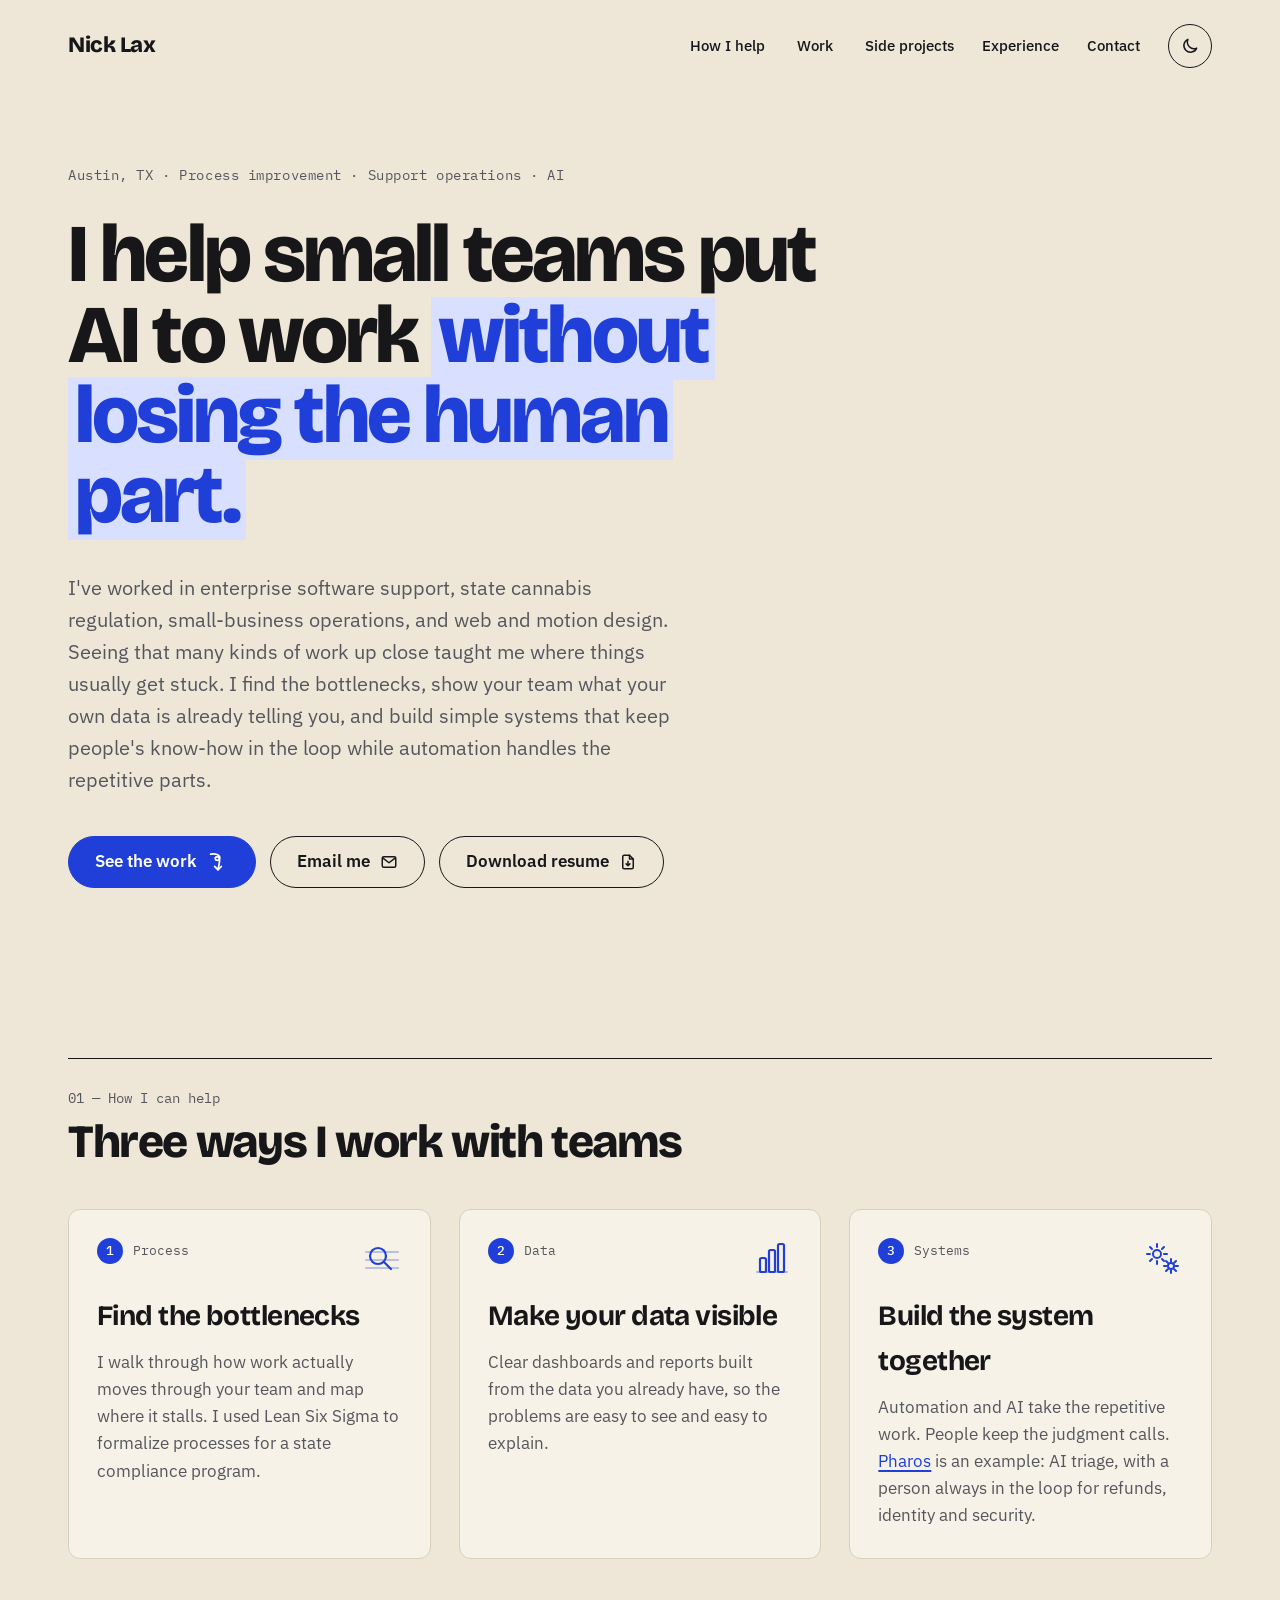
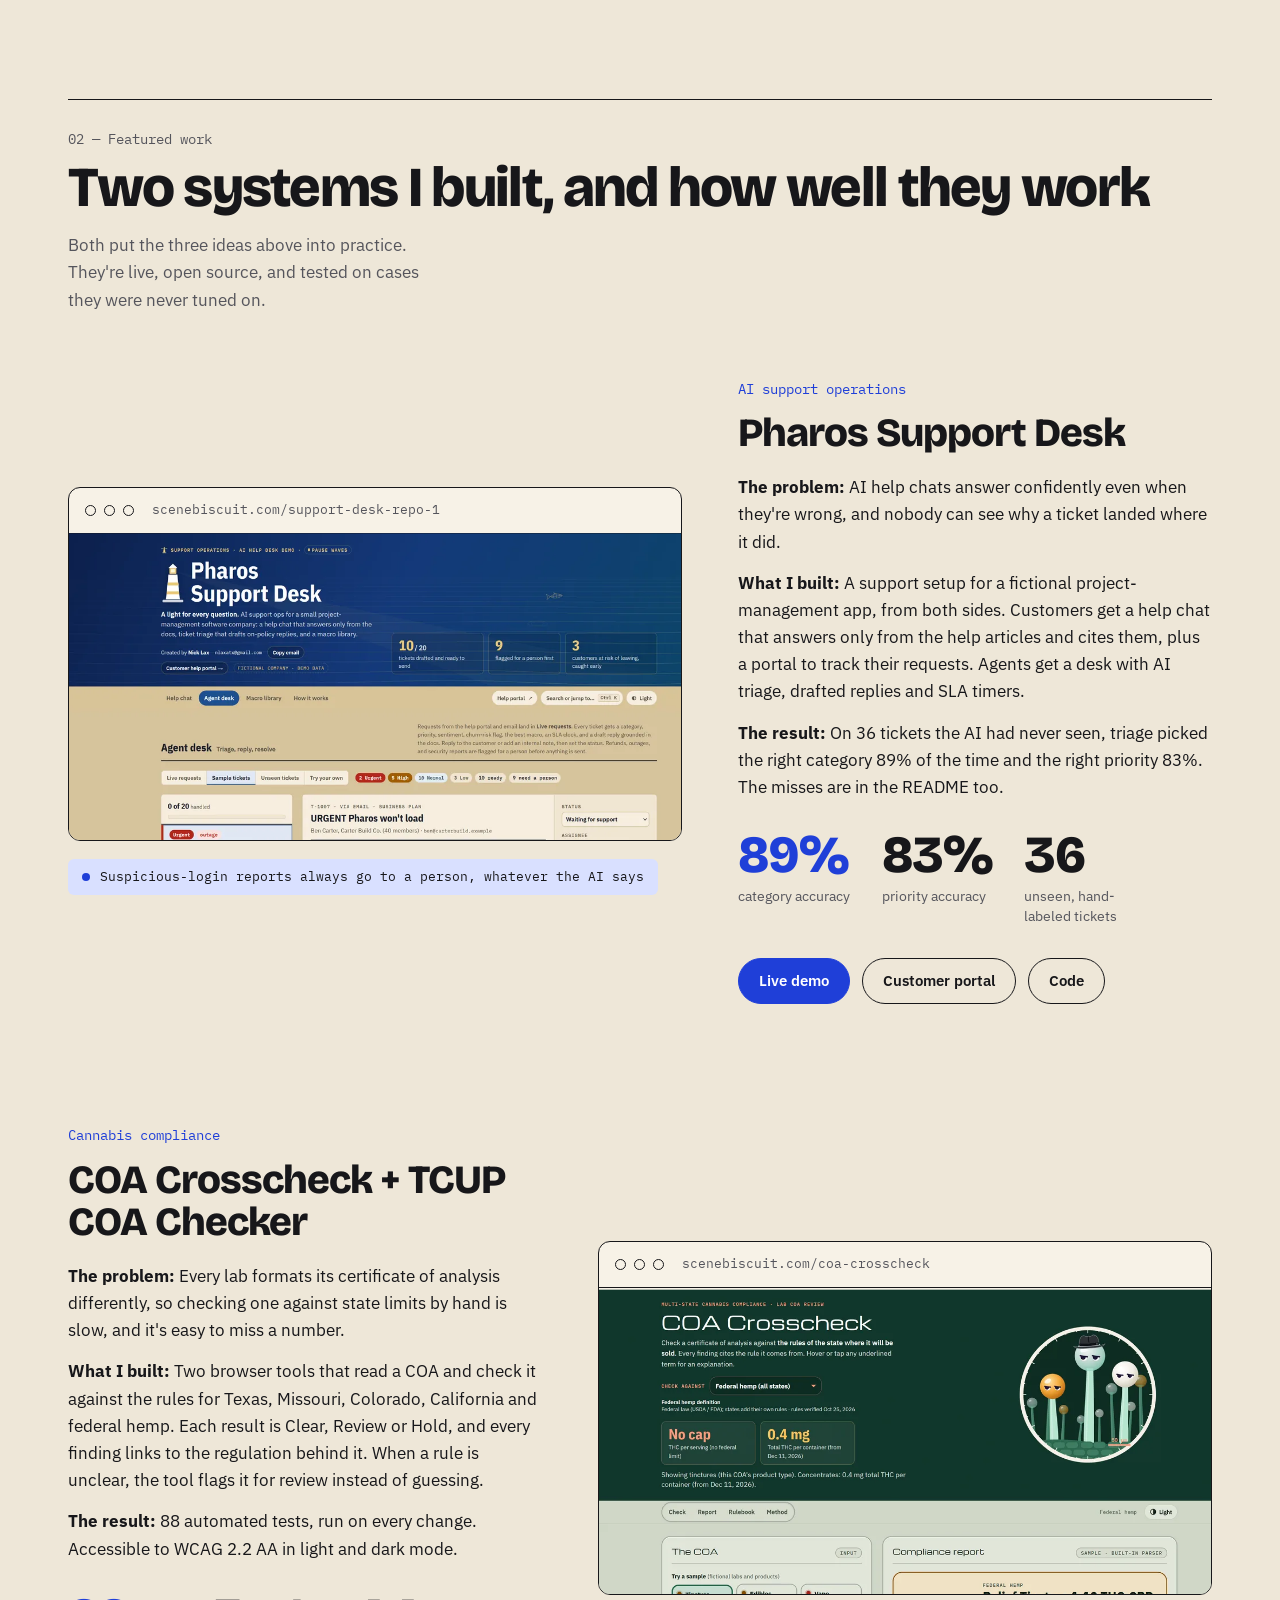
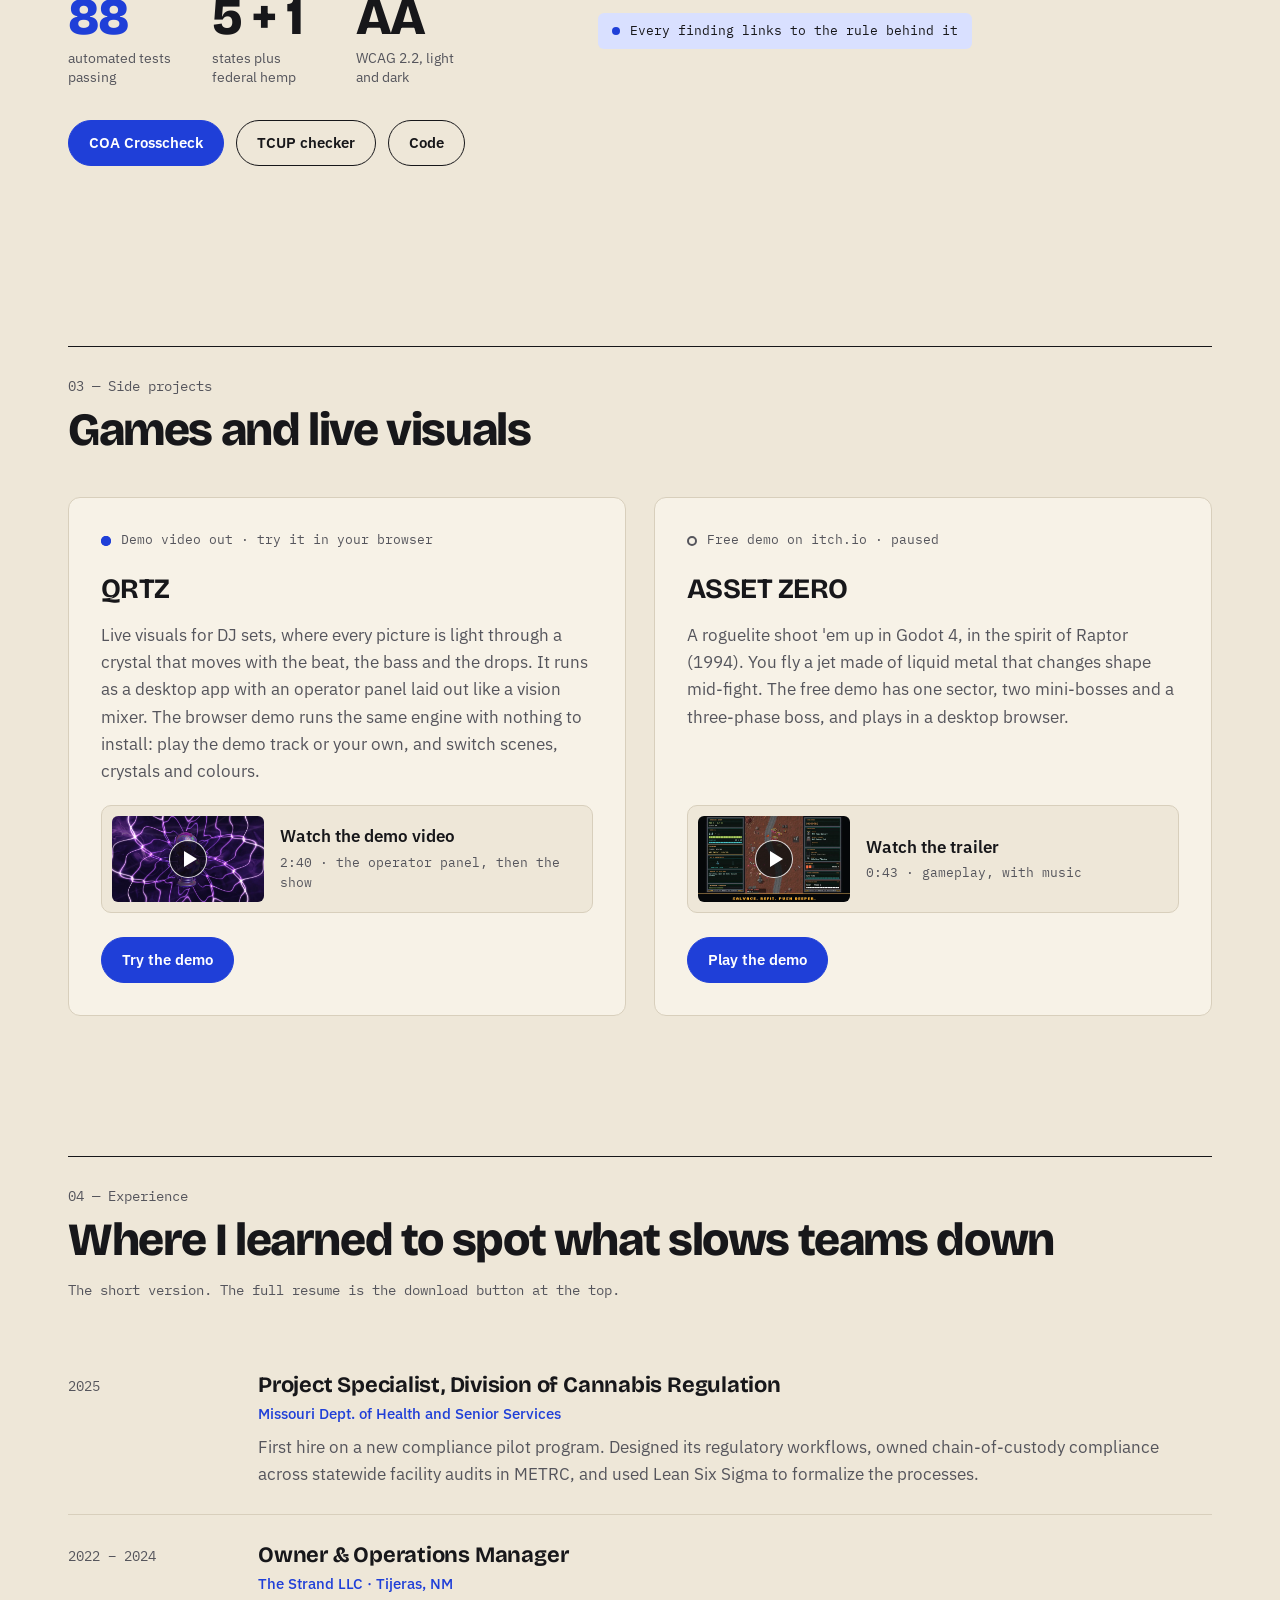
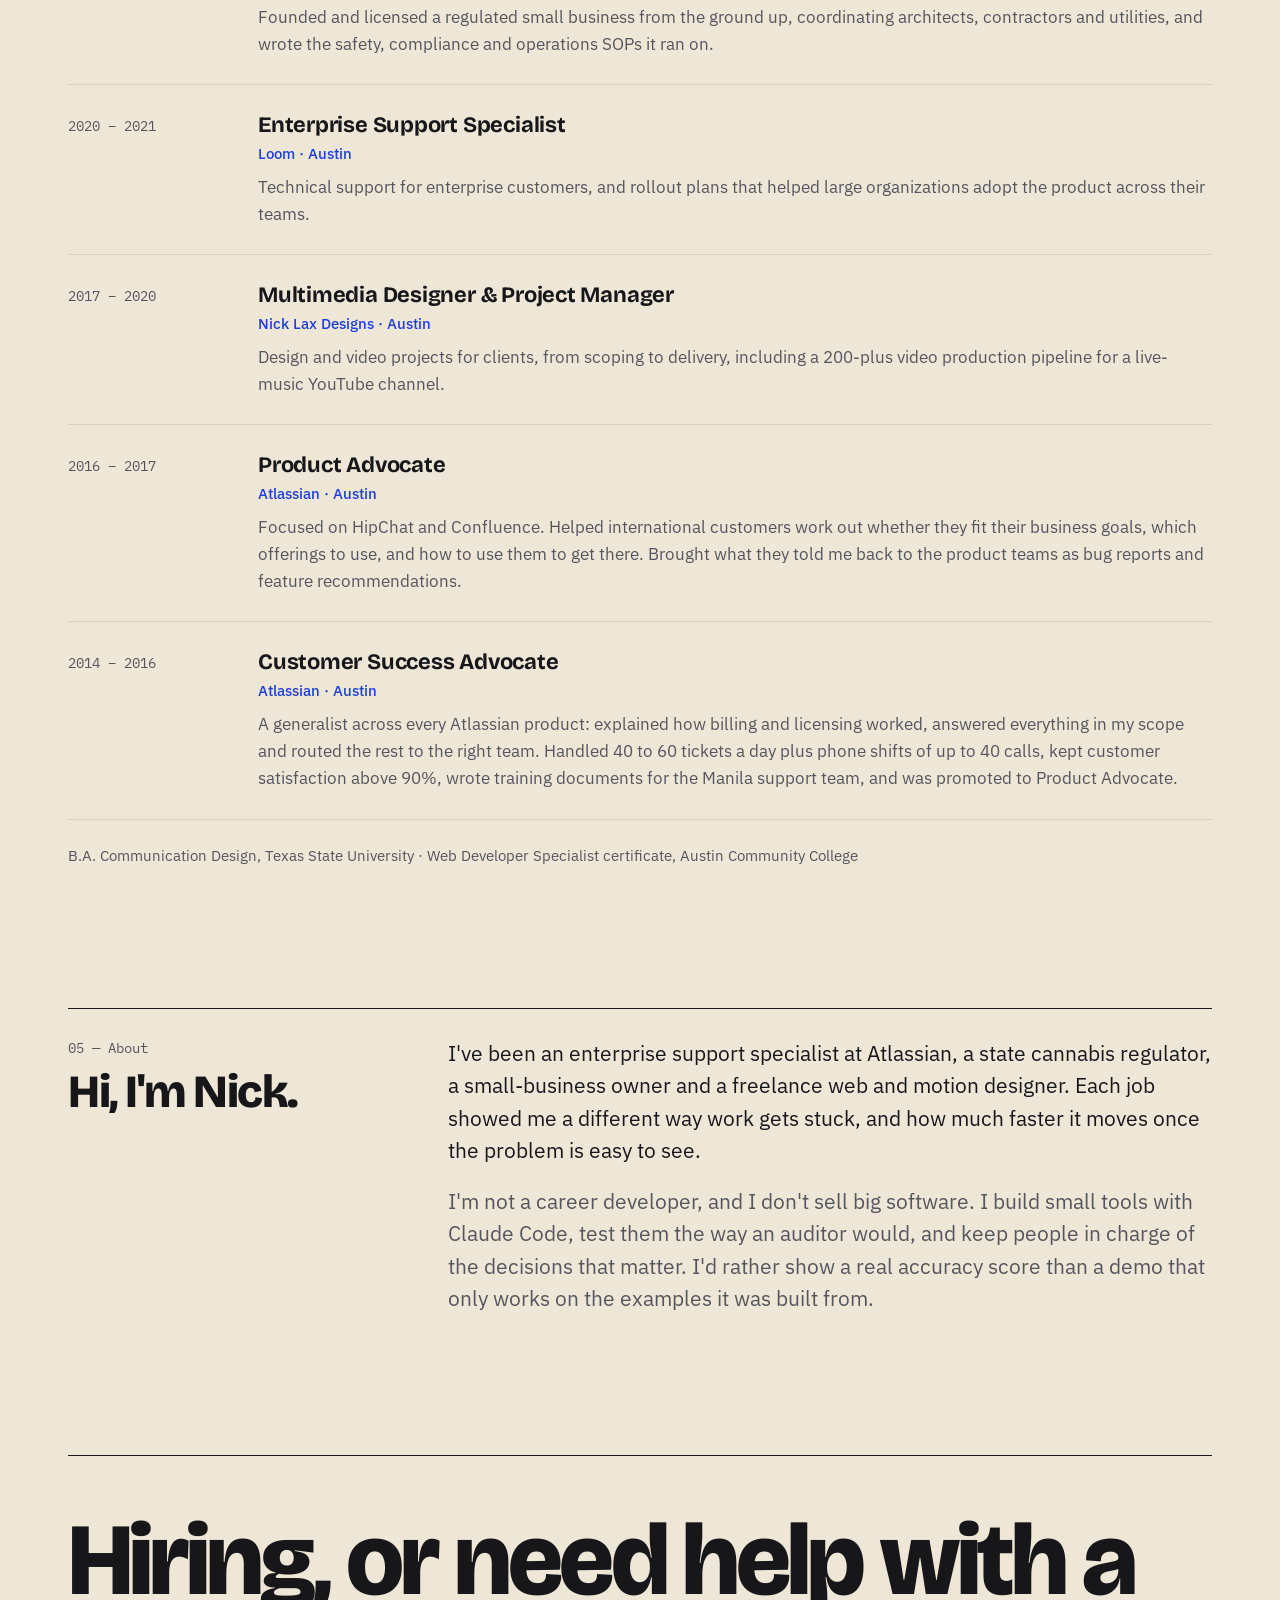
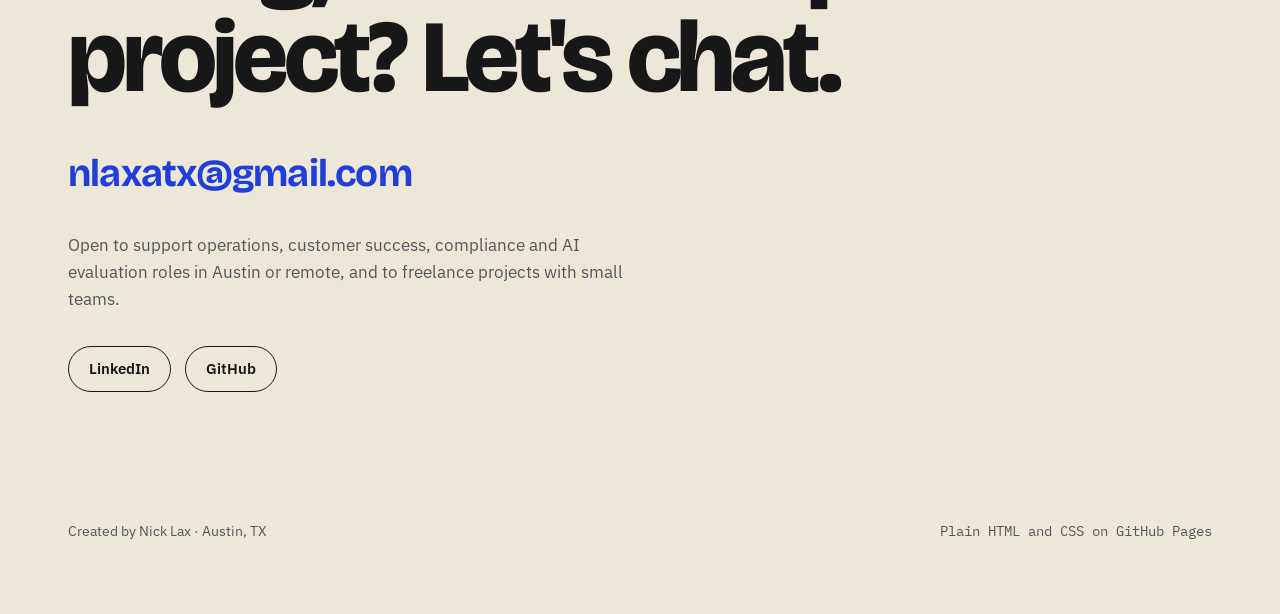
==== commit f963a224: "Merge remote-tracking branch 'origin/main' into copy-pass-positioning # Conflicts: #	CLAUDE.md #	ind" ====
--- a/index.html
+++ b/index.html
@@ -29,8 +29,8 @@
   <link rel="preconnect" href="https://fonts.googleapis.com">
   <link rel="preconnect" href="https://fonts.gstatic.com" crossorigin>
   <link rel="stylesheet" href="https://fonts.googleapis.com/css2?family=Bricolage+Grotesque:opsz,wght@12..96,700;12..96,800&family=IBM+Plex+Mono:wght@400;500&family=IBM+Plex+Sans:wght@400;500;600&display=swap">
-  <link rel="stylesheet" href="css/style.css?v=2026-11-20g">
-  <script src="js/main.js?v=2026-11-20g" defer></script>
+  <link rel="stylesheet" href="css/style.css?v=2026-11-20h">
+  <script src="js/main.js?v=2026-11-20h" defer></script>
 </head>
 <body>
   <a class="skip-link" href="#main">Skip to content</a>
@@ -81,17 +81,17 @@
       </div>
       <div class="cards cards--three">
         <div class="card reveal">
-          <p class="card-status"><span class="step-num" aria-hidden="true">1</span>Process</p>
+          <div class="card-top"><p class="card-status"><span class="step-num" aria-hidden="true">1</span>Process</p><svg class="card-icon icon-magnify" width="40" height="40" viewBox="0 0 40 40" fill="none" stroke="currentColor" stroke-width="2.2" stroke-linecap="round" aria-hidden="true"><path d="M4 30h32M4 22h32M4 14h32" opacity=".28"/><g class="mag"><circle cx="16" cy="18" r="8"/><path d="M22 24l7 7"/></g></svg></div>
           <h3 class="card-title">Find the bottlenecks</h3>
           <p class="muted">I walk through how work actually moves through your team and map where it stalls. I used Lean Six Sigma to formalize processes for a state compliance program.</p>
         </div>
         <div class="card reveal">
-          <p class="card-status"><span class="step-num" aria-hidden="true">2</span>Data</p>
+          <div class="card-top"><p class="card-status"><span class="step-num" aria-hidden="true">2</span>Data</p><svg class="card-icon icon-bars" width="40" height="40" viewBox="0 0 40 40" fill="none" stroke="currentColor" stroke-width="2.2" stroke-linecap="round" aria-hidden="true"><path d="M5 34h30" opacity=".35"/><rect class="bar b1" x="8" y="20" width="6" height="14" rx="1.5"/><rect class="bar b2" x="17" y="12" width="6" height="22" rx="1.5"/><rect class="bar b3" x="26" y="6" width="6" height="28" rx="1.5"/></svg></div>
           <h3 class="card-title">Make your data visible</h3>
           <p class="muted">Clear dashboards and reports built from the data you already have, so the problems are easy to see and easy to explain.</p>
         </div>
         <div class="card reveal">
-          <p class="card-status"><span class="step-num" aria-hidden="true">3</span>Systems</p>
+          <div class="card-top"><p class="card-status"><span class="step-num" aria-hidden="true">3</span>Systems</p><svg class="card-icon icon-gears" width="40" height="40" viewBox="0 0 40 40" fill="none" stroke="currentColor" stroke-width="2" stroke-linecap="round" stroke-linejoin="round" aria-hidden="true"><g class="gear g1"><circle cx="14" cy="16" r="4"/><path d="M14 6v3M14 23v3M4 16h3M21 16h3M7 9l2 2M19 21l2 2M7 23l2-2M19 11l2-2"/></g><g class="gear g2"><circle cx="28" cy="28" r="3"/><path d="M28 21v2.5M28 32.5V35M21 28h2.5M32.5 28H35M23 23l1.8 1.8M31.2 31.2L33 33M23 33l1.8-1.8M31.2 24.8L33 23"/></g></svg></div>
           <h3 class="card-title">Build the system together</h3>
           <p class="muted">Automation and AI take the repetitive work. People keep the judgment calls. <a href="#work" class="text-link">Pharos</a> is an example: AI triage, with a person always in the loop for refunds, identity and security.</p>
         </div>
@@ -103,14 +103,14 @@
       <div class="section-head section-head--split reveal">
         <div>
           <p class="section-num">02 — Featured work</p>
-          <h2 id="work-title" class="section-title section-title--lg">Two tools, and the numbers behind them</h2>
-        </div>
-        <p class="section-aside">Both are live and open source. The scores are from tests I'm happy to show you.</p>
+          <h2 id="work-title" class="section-title section-title--lg">Two systems I built, and how well they work</h2>
+        </div>
+        <p class="section-aside">Both put the three ideas above into practice. They're live, open source, and tested on cases they were never tuned on.</p>
       </div>
 
       <!-- Pharos -->
       <article class="case">
-        <div class="case-media reveal">
+        <div class="case-media reveal from-left">
           <div class="frame lift">
             <div class="frame-bar">
               <span class="frame-dot" aria-hidden="true"></span>
@@ -126,16 +126,16 @@
           <p class="tag-note"><span class="tag-dot" aria-hidden="true"></span>Suspicious-login reports always go to a person, whatever the AI says</p>
         </div>
 
-        <div class="case-text reveal">
+        <div class="case-text reveal from-right">
           <p class="case-kicker">AI support operations</p>
           <h3 class="case-title">Pharos Support Desk</h3>
           <p><strong>The problem:</strong> AI help chats answer confidently even when they're wrong, and nobody can see why a ticket landed where it did.</p>
           <p><strong>What I built:</strong> A support setup for a fictional project-management app, from both sides. Customers get a help chat that answers only from the help articles and cites them, plus a portal to track their requests. Agents get a desk with AI triage, drafted replies and SLA timers.</p>
           <p><strong>The result:</strong> On 36 tickets the AI had never seen, triage picked the right category 89% of the time and the right priority 83%. The misses are in the README too.</p>
           <dl class="stats">
-            <div><dt>category accuracy</dt><dd class="accent">89%</dd></div>
-            <div><dt>priority accuracy</dt><dd>83%</dd></div>
-            <div><dt>unseen, hand-labeled tickets</dt><dd>36</dd></div>
+            <div><dt>category accuracy</dt><dd class="accent" data-count="89" data-suffix="%">89%</dd></div>
+            <div><dt>priority accuracy</dt><dd data-count="83" data-suffix="%">83%</dd></div>
+            <div><dt>unseen, hand-labeled tickets</dt><dd data-count="36">36</dd></div>
           </dl>
           <div class="btn-row btn-row--sm">
             <a href="https://scenebiscuit.com/support-desk-repo-1/" class="btn btn-solid btn-sm" target="_blank" rel="noopener">Live demo<span class="sr-only"> (opens in a new tab)</span></a>
@@ -147,7 +147,7 @@
 
       <!-- COA tools -->
       <article class="case case--flip">
-        <div class="case-media reveal">
+        <div class="case-media reveal from-right">
           <div class="frame lift">
             <div class="frame-bar">
               <span class="frame-dot" aria-hidden="true"></span>
@@ -163,14 +163,14 @@
           <p class="tag-note"><span class="tag-dot" aria-hidden="true"></span>Every finding links to the rule behind it</p>
         </div>
 
-        <div class="case-text reveal">
+        <div class="case-text reveal from-left">
           <p class="case-kicker">Cannabis compliance</p>
           <h3 class="case-title">COA Crosscheck + TCUP COA Checker</h3>
           <p><strong>The problem:</strong> Every lab formats its certificate of analysis differently, so checking one against state limits by hand is slow, and it's easy to miss a number.</p>
           <p><strong>What I built:</strong> Two browser tools that read a COA and check it against the rules for Texas, Missouri, Colorado, California and federal hemp. Each result is Clear, Review or Hold, and every finding links to the regulation behind it. When a rule is unclear, the tool flags it for review instead of guessing.</p>
           <p><strong>The result:</strong> 88 automated tests, run on every change. Accessible to WCAG 2.2 AA in light and dark mode.</p>
           <dl class="stats">
-            <div><dt>automated tests passing</dt><dd class="accent">88</dd></div>
+            <div><dt>automated tests passing</dt><dd class="accent" data-count="88">88</dd></div>
             <div><dt>states plus federal hemp</dt><dd>5 + 1</dd></div>
             <div><dt>WCAG 2.2, light and dark</dt><dd>AA</dd></div>
           </dl>
@@ -234,7 +234,7 @@
       <div class="section-head section-head--split reveal">
         <div>
           <p class="section-num">04 — Experience</p>
-          <h2 id="experience-title" class="section-title">Support, compliance and design</h2>
+          <h2 id="experience-title" class="section-title">Where I learned to spot what slows teams down</h2>
         </div>
         <p class="section-num">The short version. The full resume is the download button at the top.</p>
       </div>
@@ -244,7 +244,7 @@
           <div class="job-body">
             <h3 class="job-role">Project Specialist, Division of Cannabis Regulation</h3>
             <p class="job-org">Missouri Dept. of Health and Senior Services</p>
-            <p class="muted">First hire on a new compliance pilot program. Designed its regulatory workflows and owned chain-of-custody compliance across statewide facility audits in METRC.</p>
+            <p class="muted">First hire on a new compliance pilot program. Designed its regulatory workflows, owned chain-of-custody compliance across statewide facility audits in METRC, and used Lean Six Sigma to formalize the processes.</p>
           </div>
         </li>
         <li class="job reveal">
@@ -252,7 +252,7 @@
           <div class="job-body">
             <h3 class="job-role">Owner &amp; Operations Manager</h3>
             <p class="job-org">The Strand LLC · Tijeras, NM</p>
-            <p class="muted">Founded and licensed a regulated small business, and wrote the safety, compliance and operations SOPs it ran on.</p>
+            <p class="muted">Founded and licensed a regulated small business from the ground up, coordinating architects, contractors and utilities, and wrote the safety, compliance and operations SOPs it ran on.</p>
           </div>
         </li>
         <li class="job reveal">
@@ -260,7 +260,7 @@
           <div class="job-body">
             <h3 class="job-role">Enterprise Support Specialist</h3>
             <p class="job-org">Loom · Austin</p>
-            <p class="muted">Technical support for enterprise customers and rollout plans for large organizations.</p>
+            <p class="muted">Technical support for enterprise customers, and rollout plans that helped large organizations adopt the product across their teams.</p>
           </div>
         </li>
         <li class="job reveal">
@@ -268,15 +268,23 @@
           <div class="job-body">
             <h3 class="job-role">Multimedia Designer &amp; Project Manager</h3>
             <p class="job-org">Nick Lax Designs · Austin</p>
-            <p class="muted">Design and video projects for clients, start to finish, including a 200-plus video pipeline for a live-music YouTube channel.</p>
-          </div>
-        </li>
-        <li class="job reveal">
-          <p class="job-years">2014 – 2017</p>
-          <div class="job-body">
-            <h3 class="job-role">Customer Success Advocate, then Product Advocate</h3>
+            <p class="muted">Design and video projects for clients, from scoping to delivery, including a 200-plus video production pipeline for a live-music YouTube channel.</p>
+          </div>
+        </li>
+        <li class="job reveal">
+          <p class="job-years">2016 – 2017</p>
+          <div class="job-body">
+            <h3 class="job-role">Product Advocate</h3>
             <p class="job-org">Atlassian · Austin</p>
-            <p class="muted">Resolved thousands of customer inquiries by phone, email and chat, helped design the team's training program, and was promoted in 2016.</p>
+            <p class="muted">Focused on HipChat and Confluence. Helped international customers work out whether they fit their business goals, which offerings to use, and how to use them to get there. Brought what they told me back to the product teams as bug reports and feature recommendations.</p>
+          </div>
+        </li>
+        <li class="job reveal">
+          <p class="job-years">2014 – 2016</p>
+          <div class="job-body">
+            <h3 class="job-role">Customer Success Advocate</h3>
+            <p class="job-org">Atlassian · Austin</p>
+            <p class="muted">A generalist across every Atlassian product: explained how billing and licensing worked, answered everything in my scope and routed the rest to the right team. Handled 40 to 60 tickets a day plus phone shifts of up to 40 calls, kept customer satisfaction above 90%, wrote training documents for the Manila support team, and was promoted to Product Advocate.</p>
           </div>
         </li>
       </ol>
@@ -291,8 +299,8 @@
           <h2 id="about-title" class="section-title">Hi, I'm Nick.</h2>
         </div>
         <div class="about-body">
-          <p>I've been an enterprise support specialist at Atlassian, a state cannabis regulator, a small-business owner and a freelance web and motion designer.</p>
-          <p class="muted">I'm not a career developer. I build these tools with Claude Code and test them the way an auditor would, and I'd rather publish a real accuracy score than a demo that only works on the examples it was built from.</p>
+          <p>I've been an enterprise support specialist at Atlassian, a state cannabis regulator, a small-business owner and a freelance web and motion designer. Each job showed me a different way work gets stuck, and how much faster it moves once the problem is easy to see.</p>
+          <p class="muted">I'm not a career developer, and I don't sell big software. I build small tools with Claude Code, test them the way an auditor would, and keep people in charge of the decisions that matter. I'd rather show a real accuracy score than a demo that only works on the examples it was built from.</p>
         </div>
       </div>
     </section>
@@ -315,5 +323,6 @@
     <p>Created by Nick Lax · Austin, TX</p>
     <p class="mono">Plain HTML and CSS on GitHub Pages</p>
   </footer>
+
 </body>
 </html>
--- a/css/style.css
+++ b/css/style.css
@@ -331,8 +331,23 @@
 
 /* Sections fade up as they scroll into view (main.js adds .is-in).
    Only hidden when JavaScript is running, so the page never goes blank. */
-.js .reveal { opacity: 0; transform: translateY(16px); transition: opacity .75s var(--ease), transform .75s var(--ease); }
+.js .reveal { opacity: 0; transform: translateY(16px); transition: opacity .75s var(--ease), transform .75s var(--ease); transition-delay: var(--d, 0s); }
+/* Scroll motion (Nov 17, 2026): cards and rows come in with a little more life.
+   Grouped items arrive one after another (main.js sets --d); case-study halves
+   slide in from their own side; cards rise with a slight tilt and settle. */
+.js .reveal.from-left:not(.is-in) { transform: translateX(-48px); }
+.js .reveal.from-right:not(.is-in) { transform: translateX(48px); }
+.js .cards .card.reveal { transition-duration: .7s, .85s; transition-timing-function: var(--ease), cubic-bezier(.25, 1.35, .45, 1); }
+.js .cards .card.reveal:not(.is-in) { transform: translateY(36px) scale(.95) rotate(-1.2deg); }
+.js .cards .card.reveal:nth-child(even):not(.is-in) { transform: translateY(36px) scale(.95) rotate(1.2deg); }
+.js .jobs .job.reveal:not(.is-in) { transform: translateX(-28px); }
 .js .reveal.is-in { opacity: 1; transform: none; }
+/* Once an item has arrived, hand transform back to the quick hover lift */
+.js .reveal.is-in.settled { transition: transform .28s var(--ease), box-shadow .28s; transition-delay: 0s; }
+.js .reveal.is-in.settled.lift:hover { transform: translateY(-5px); }
+main { overflow-x: clip; }
+/* Screenshots drift slightly slower than the page (main.js sets --py) */
+.frame-body--shot img { transform: translateY(var(--py, 0px)) scale(1.06); transform-origin: top left; }
 
 .lift { transition: transform .28s var(--ease), box-shadow .28s; }
 .lift:hover { transform: translateY(-5px); box-shadow: 0 18px 34px -20px rgba(0, 0, 0, .4); }
@@ -340,7 +355,8 @@
 
 @media (prefers-reduced-motion: reduce) {
   html { scroll-behavior: auto; }
-  .rise, .js .reveal { opacity: 1; transform: none; animation: none; transition: none; }
+  .rise, .js .reveal, .js .reveal.from-left, .js .reveal.from-right, .js .cards .card.reveal, .js .jobs .job.reveal { opacity: 1; transform: none !important; animation: none; transition: none; }
+  .frame-body--shot img { transform: none; }
   .hl { animation: none; background-size: 100% 85%; }
   .dot::after, .btn:hover .swirl { animation: none; }
   .lift:hover, .btn:hover, .theme-btn:hover, .card-thumb:hover { transform: none; }
@@ -366,3 +382,45 @@
 /* Links inside running text: always underlined so they don't rely on color alone */
 .text-link { color: var(--accent); text-decoration: underline; text-underline-offset: 3px; text-decoration-thickness: 1.5px; }
 .text-link:hover { text-decoration-thickness: 2.5px; }
+
+/* ---------- Playful extras (Nov 17, 2026) ----------
+   Each effect plays once when it comes into view or reacts to the visitor's
+   own pointer. Nothing loops while someone reads. All of it stops for
+   prefers-reduced-motion (see the block at the end). */
+
+/* "How I can help" cards: number badge + little icon that acts out the card */
+.card-top { display: flex; align-items: flex-start; justify-content: space-between; gap: 12px; margin-bottom: 16px; }
+.card-top .card-status { margin-bottom: 0; }
+.card-icon { flex: none; color: var(--accent); }
+.card-icon * { transform-box: fill-box; }
+.icon-magnify .mag { transition: transform .6s cubic-bezier(.3, 1.3, .5, 1); }
+.card:hover .icon-magnify .mag, .card:focus-within .icon-magnify .mag { transform: translateX(10px) translateY(-3px); }
+.icon-bars .bar { transform-origin: 50% 100%; transition: transform .45s cubic-bezier(.3, 1.5, .5, 1); }
+.icon-bars .b2 { transition-delay: .06s; } .icon-bars .b3 { transition-delay: .12s; }
+.card:hover .icon-bars .bar, .card:focus-within .icon-bars .bar { animation: grow .55s cubic-bezier(.3, 1.5, .5, 1) both; }
+.card:hover .icon-bars .b2, .card:focus-within .icon-bars .b2 { animation-delay: .08s; }
+.card:hover .icon-bars .b3, .card:focus-within .icon-bars .b3 { animation-delay: .16s; }
+.icon-gears .gear { transform-origin: center; transition: transform .9s cubic-bezier(.3, 1.2, .5, 1); }
+.card:hover .icon-gears .g1, .card:focus-within .icon-gears .g1 { transform: rotate(90deg); }
+.card:hover .icon-gears .g2, .card:focus-within .icon-gears .g2 { transform: rotate(-120deg); }
+@keyframes grow { 0% { transform: scaleY(.2); } 100% { transform: scaleY(1); } }
+
+/* Step numbers pop in one after another */
+@keyframes pop { 0% { transform: scale(0); } 70% { transform: scale(1.25); } 100% { transform: scale(1); } }
+.js .cards--three .step-num { transform: scale(0); }
+.js .cards--three .card.is-in .step-num { animation: pop .5s cubic-bezier(.3, 1.4, .5, 1) .3s both; }
+.js .cards--three .card:nth-child(2).is-in .step-num { animation-delay: .55s; }
+.js .cards--three .card:nth-child(3).is-in .step-num { animation-delay: .8s; }
+
+/* Count-up stats keep their width so the row doesn't jiggle */
+.stats dd[data-count] { font-variant-numeric: tabular-nums; }
+
+/* Screenshot tilt (set by main.js on fine pointers only) */
+.case-media { perspective: 1000px; }
+.frame.tilting { transition: transform .12s ease-out, box-shadow .28s; will-change: transform; }
+
+
+@media (prefers-reduced-motion: reduce) {
+  .js .cards--three .step-num { transform: none; animation: none !important; }
+  .card-icon *, .card:hover .card-icon * { transition: none; animation: none !important; transform: none !important; }
+}
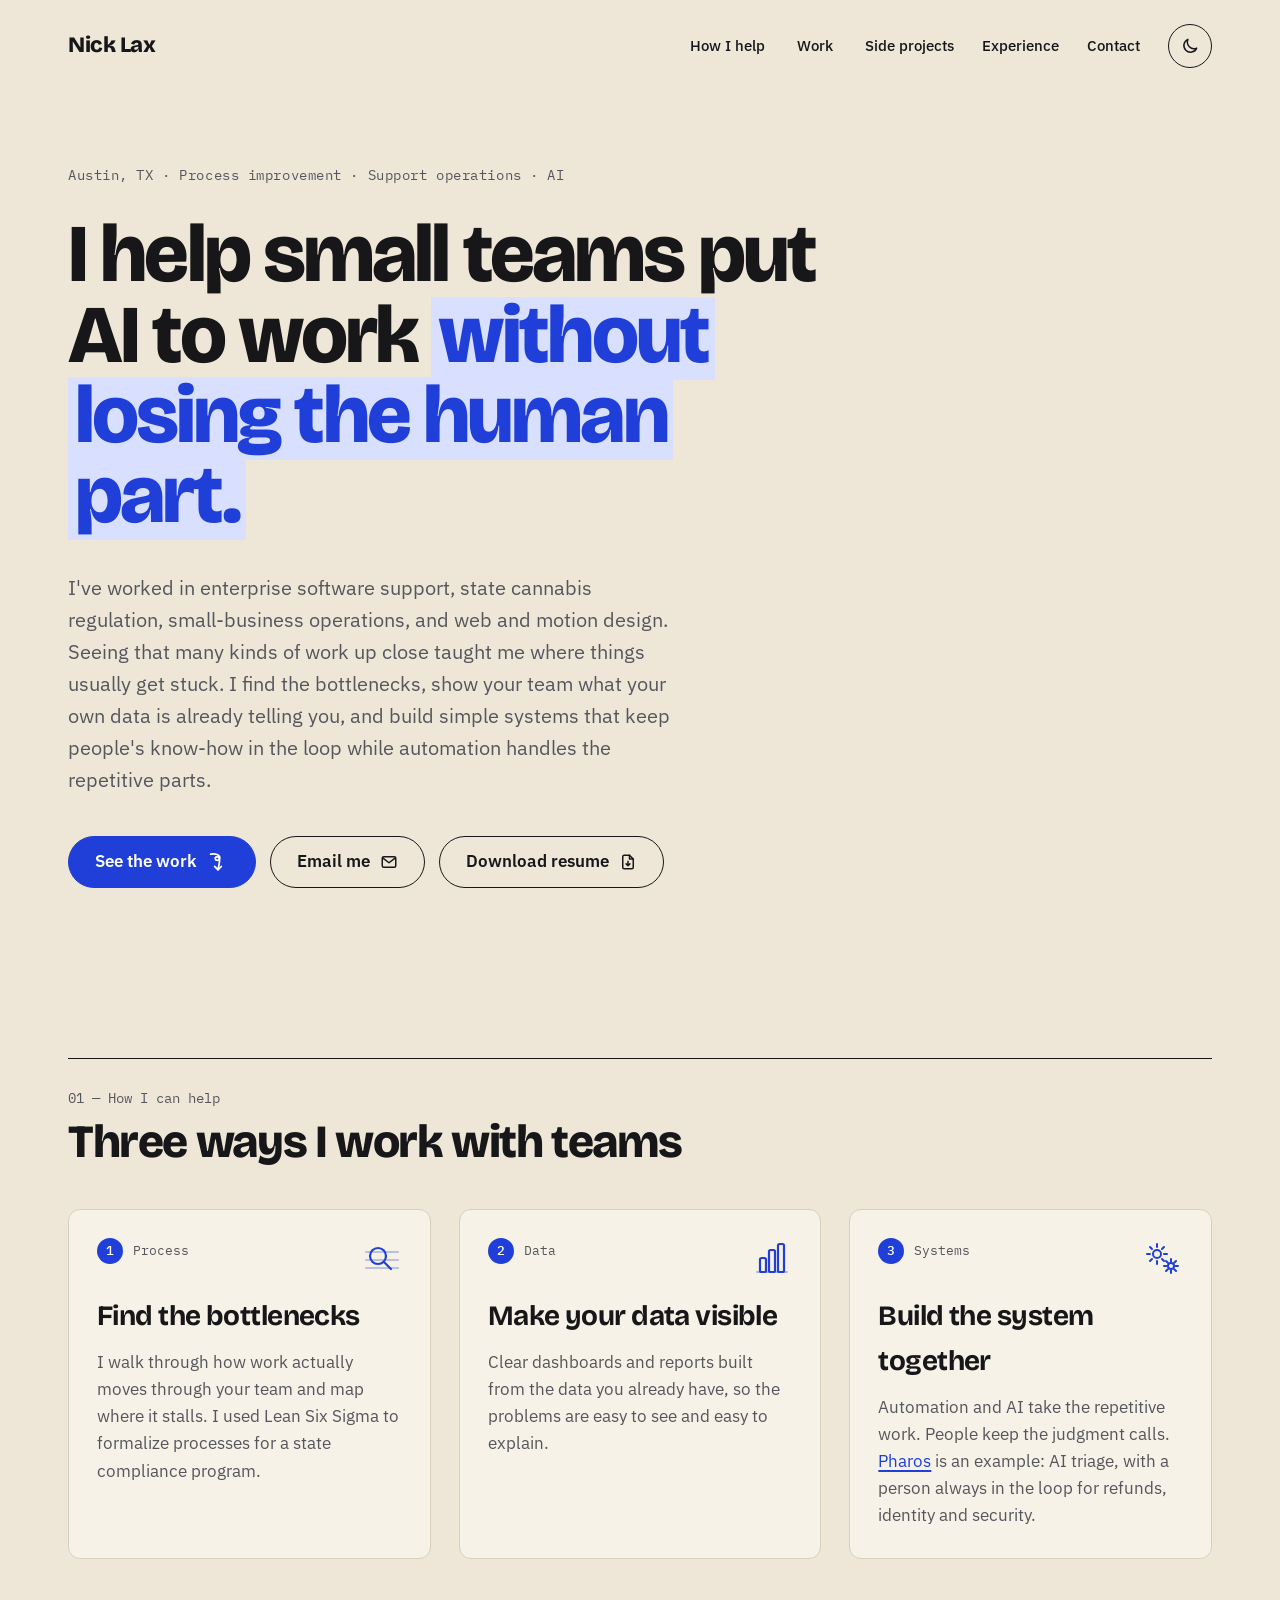
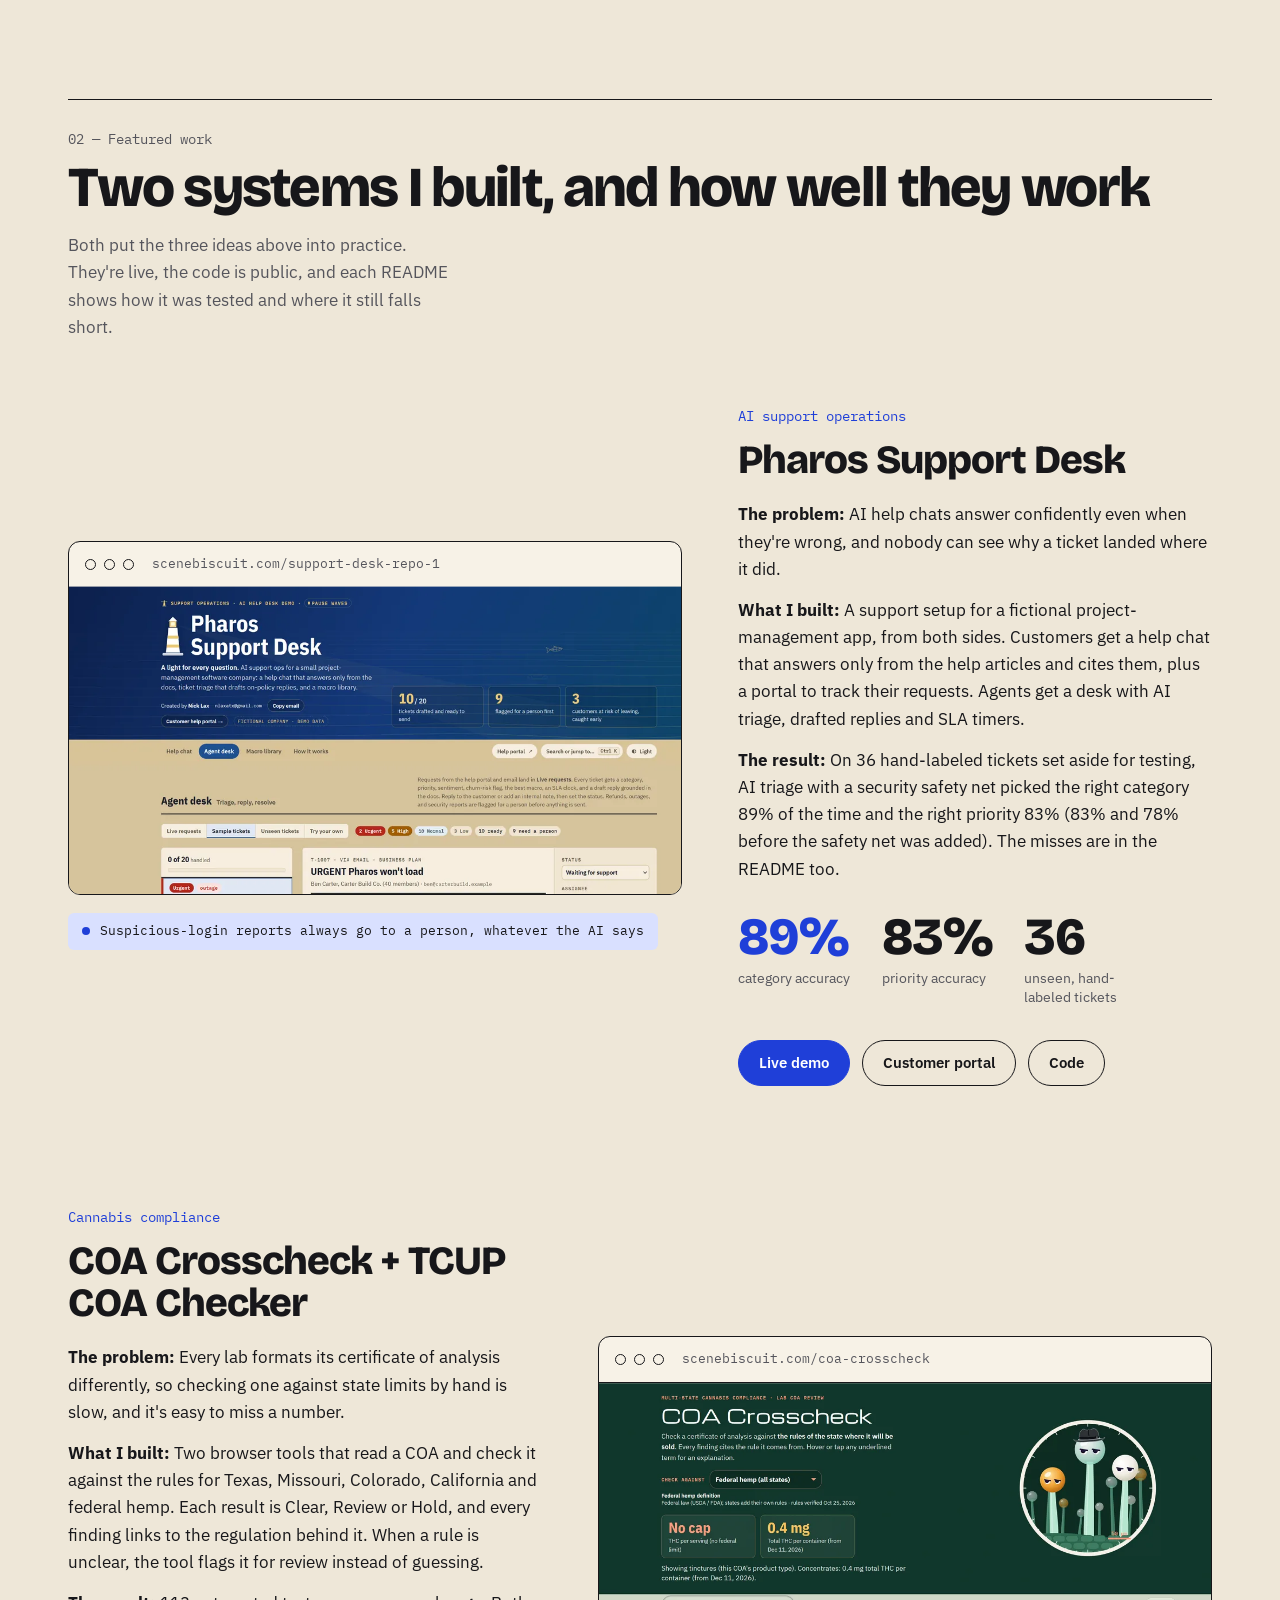
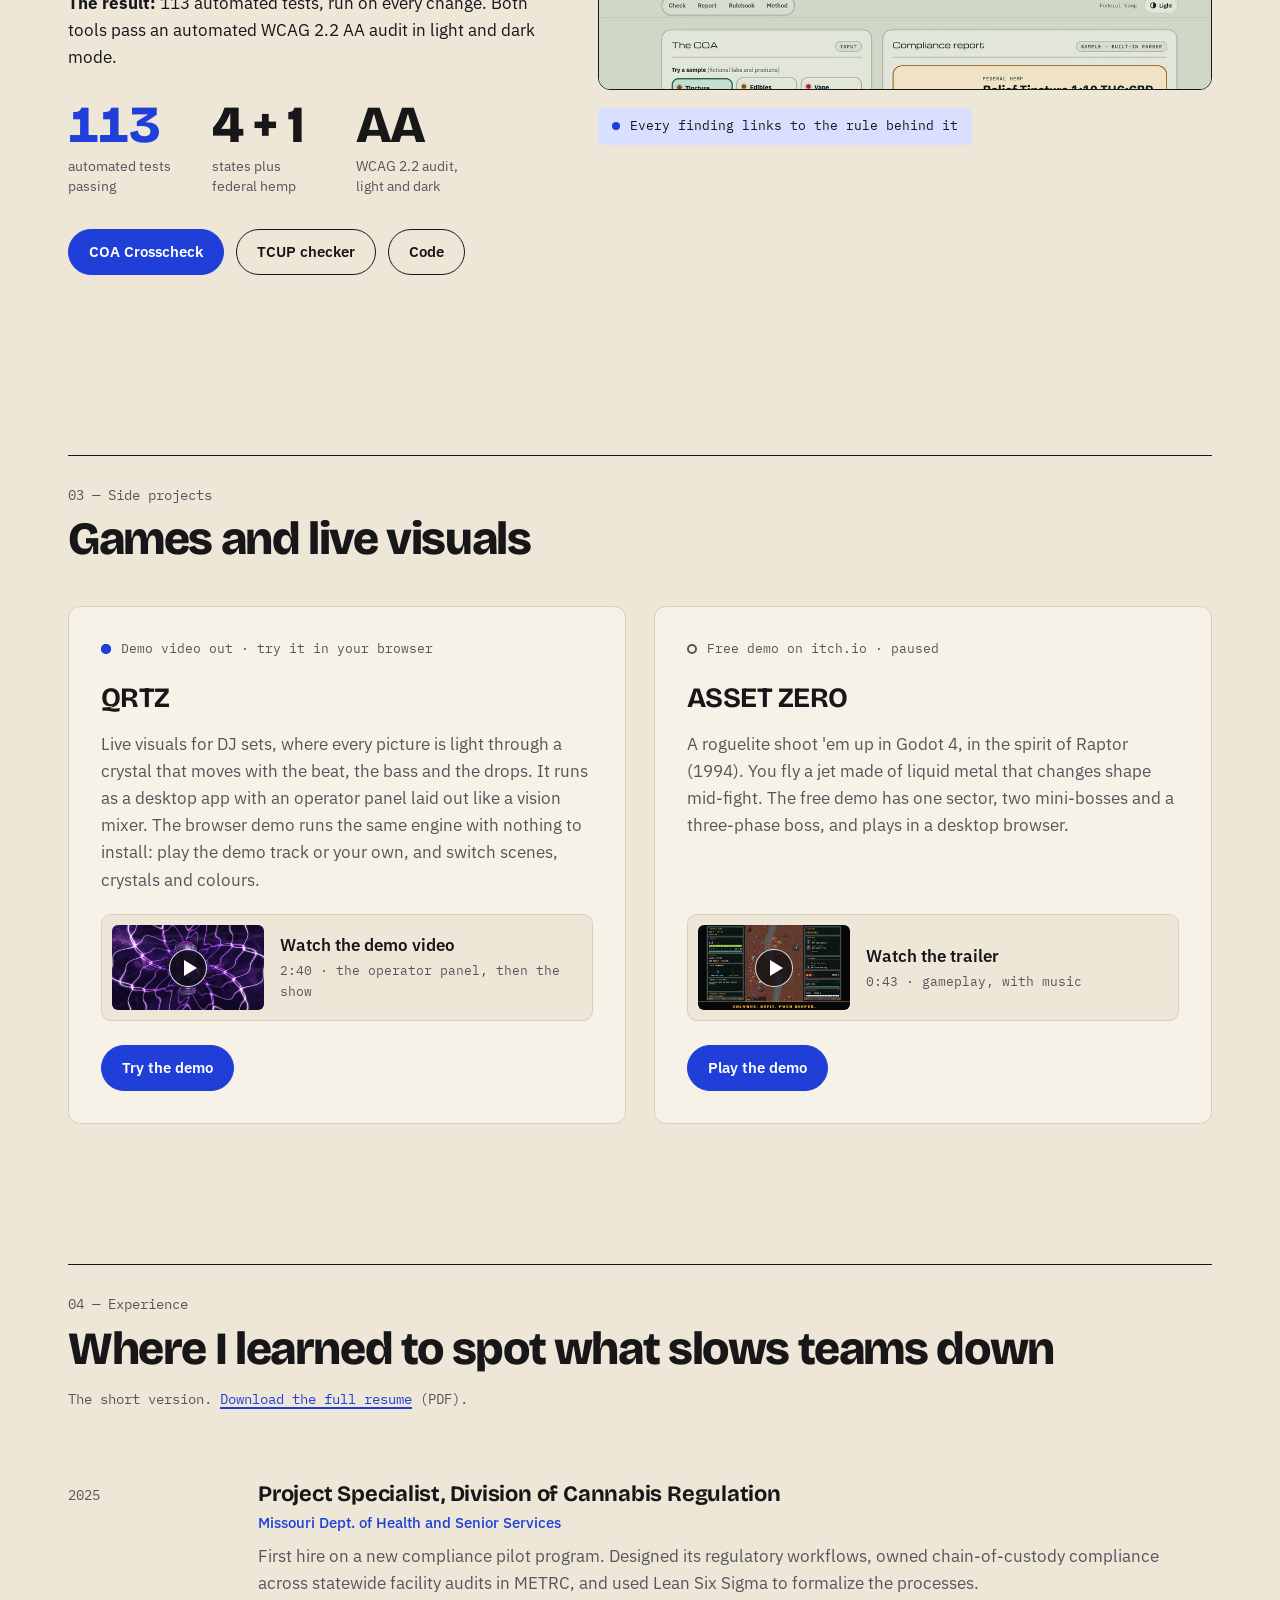
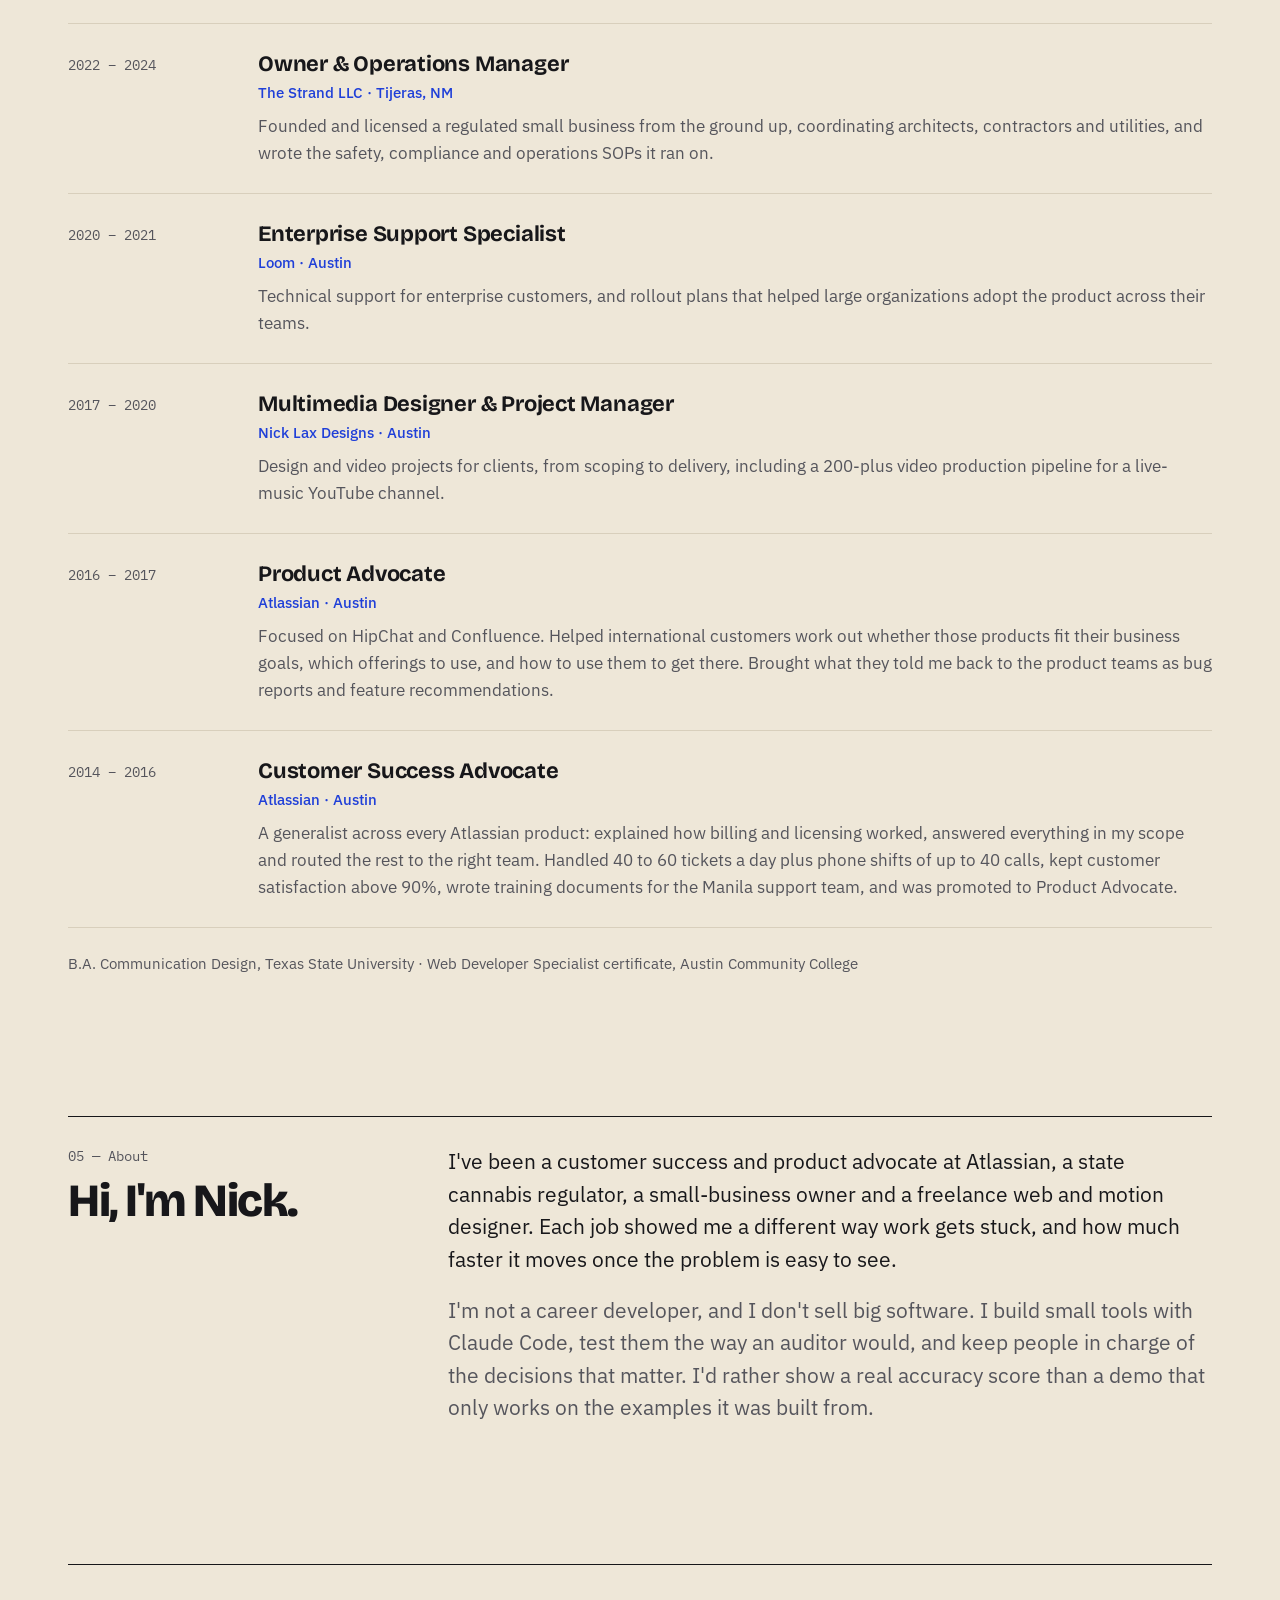
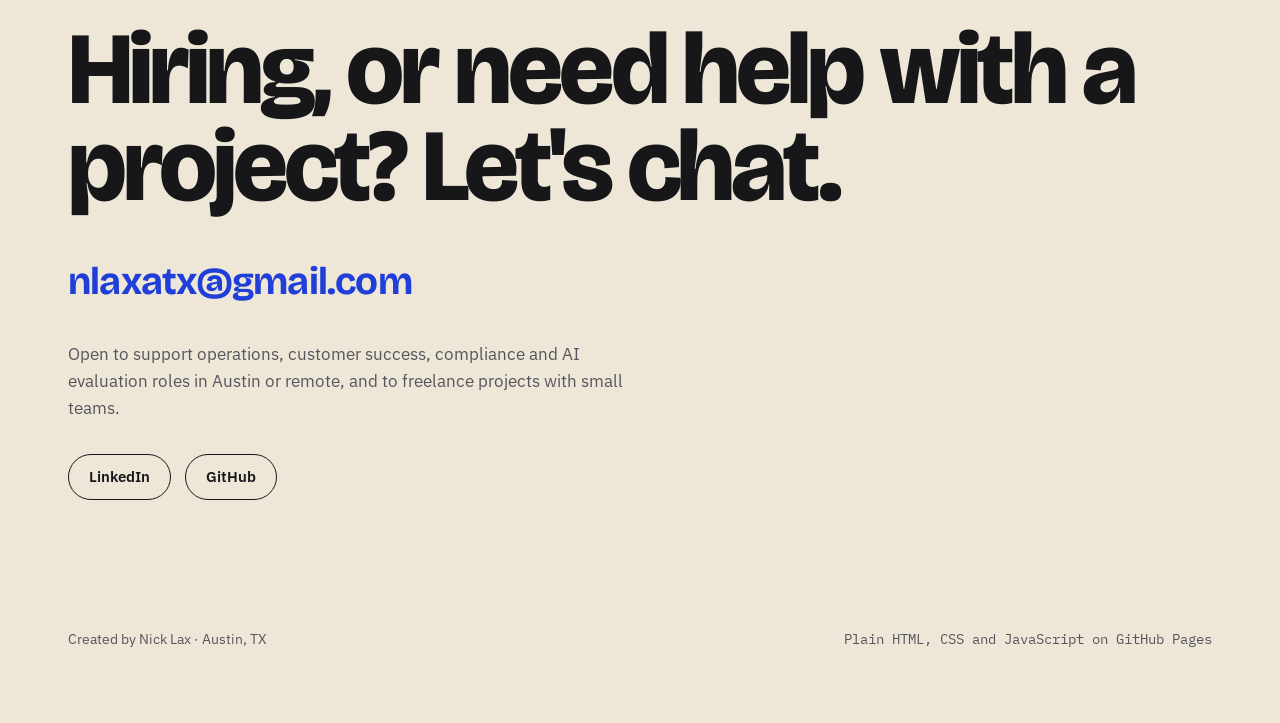
==== commit da4a686d: "Review pass: fix video pop-up bounce, stale numbers, narrow layouts, print; refresh resume Site - Vi" ====
--- a/index.html
+++ b/index.html
@@ -9,6 +9,11 @@
   <meta property="og:description" content="I help small teams put AI to work without losing the human part.">
   <meta property="og:type" content="website">
   <meta property="og:url" content="https://scenebiscuit.com/">
+  <meta property="og:image" content="https://scenebiscuit.com/img/og-card.png">
+  <meta property="og:image:width" content="1200">
+  <meta property="og:image:height" content="630">
+  <meta property="og:image:alt" content="Nick Lax: I help small teams put AI to work without losing the human part.">
+  <meta name="twitter:card" content="summary_large_image">
   <link rel="canonical" href="https://scenebiscuit.com/">
   <link rel="icon" href="img/favicon.svg" type="image/svg+xml">
   <link rel="icon" href="img/favicon-32.png" type="image/png" sizes="32x32">
@@ -29,8 +34,8 @@
   <link rel="preconnect" href="https://fonts.googleapis.com">
   <link rel="preconnect" href="https://fonts.gstatic.com" crossorigin>
   <link rel="stylesheet" href="https://fonts.googleapis.com/css2?family=Bricolage+Grotesque:opsz,wght@12..96,700;12..96,800&family=IBM+Plex+Mono:wght@400;500&family=IBM+Plex+Sans:wght@400;500;600&display=swap">
-  <link rel="stylesheet" href="css/style.css?v=2026-11-20h">
-  <script src="js/main.js?v=2026-11-20h" defer></script>
+  <link rel="stylesheet" href="css/style.css?v=2026-11-23">
+  <script src="js/main.js?v=2026-11-23" defer></script>
 </head>
 <body>
   <a class="skip-link" href="#main">Skip to content</a>
@@ -105,7 +110,7 @@
           <p class="section-num">02 — Featured work</p>
           <h2 id="work-title" class="section-title section-title--lg">Two systems I built, and how well they work</h2>
         </div>
-        <p class="section-aside">Both put the three ideas above into practice. They're live, open source, and tested on cases they were never tuned on.</p>
+        <p class="section-aside">Both put the three ideas above into practice. They're live, the code is public, and each README shows how it was tested and where it still falls short.</p>
       </div>
 
       <!-- Pharos -->
@@ -131,7 +136,7 @@
           <h3 class="case-title">Pharos Support Desk</h3>
           <p><strong>The problem:</strong> AI help chats answer confidently even when they're wrong, and nobody can see why a ticket landed where it did.</p>
           <p><strong>What I built:</strong> A support setup for a fictional project-management app, from both sides. Customers get a help chat that answers only from the help articles and cites them, plus a portal to track their requests. Agents get a desk with AI triage, drafted replies and SLA timers.</p>
-          <p><strong>The result:</strong> On 36 tickets the AI had never seen, triage picked the right category 89% of the time and the right priority 83%. The misses are in the README too.</p>
+          <p><strong>The result:</strong> On 36 hand-labeled tickets set aside for testing, AI triage with a security safety net picked the right category 89% of the time and the right priority 83% (83% and 78% before the safety net was added). The misses are in the README too.</p>
           <dl class="stats">
             <div><dt>category accuracy</dt><dd class="accent" data-count="89" data-suffix="%">89%</dd></div>
             <div><dt>priority accuracy</dt><dd data-count="83" data-suffix="%">83%</dd></div>
@@ -168,11 +173,11 @@
           <h3 class="case-title">COA Crosscheck + TCUP COA Checker</h3>
           <p><strong>The problem:</strong> Every lab formats its certificate of analysis differently, so checking one against state limits by hand is slow, and it's easy to miss a number.</p>
           <p><strong>What I built:</strong> Two browser tools that read a COA and check it against the rules for Texas, Missouri, Colorado, California and federal hemp. Each result is Clear, Review or Hold, and every finding links to the regulation behind it. When a rule is unclear, the tool flags it for review instead of guessing.</p>
-          <p><strong>The result:</strong> 88 automated tests, run on every change. Accessible to WCAG 2.2 AA in light and dark mode.</p>
+          <p><strong>The result:</strong> 113 automated tests, run on every change. Both tools pass an automated WCAG 2.2 AA audit in light and dark mode.</p>
           <dl class="stats">
-            <div><dt>automated tests passing</dt><dd class="accent" data-count="88">88</dd></div>
-            <div><dt>states plus federal hemp</dt><dd>5 + 1</dd></div>
-            <div><dt>WCAG 2.2, light and dark</dt><dd>AA</dd></div>
+            <div><dt>automated tests passing</dt><dd class="accent" data-count="113">113</dd></div>
+            <div><dt>states plus federal hemp</dt><dd>4 + 1</dd></div>
+            <div><dt>WCAG 2.2 audit, light and dark</dt><dd>AA</dd></div>
           </dl>
           <div class="btn-row btn-row--sm">
             <a href="https://scenebiscuit.com/coa-crosscheck/" class="btn btn-solid btn-sm" target="_blank" rel="noopener">COA Crosscheck<span class="sr-only"> (opens in a new tab)</span></a>
@@ -236,7 +241,7 @@
           <p class="section-num">04 — Experience</p>
           <h2 id="experience-title" class="section-title">Where I learned to spot what slows teams down</h2>
         </div>
-        <p class="section-num">The short version. The full resume is the download button at the top.</p>
+        <p class="section-num">The short version. <a href="Nick-Lax-Resume.pdf" class="text-link" download>Download the full resume</a> (PDF).</p>
       </div>
       <ol class="jobs">
         <li class="job reveal">
@@ -276,7 +281,7 @@
           <div class="job-body">
             <h3 class="job-role">Product Advocate</h3>
             <p class="job-org">Atlassian · Austin</p>
-            <p class="muted">Focused on HipChat and Confluence. Helped international customers work out whether they fit their business goals, which offerings to use, and how to use them to get there. Brought what they told me back to the product teams as bug reports and feature recommendations.</p>
+            <p class="muted">Focused on HipChat and Confluence. Helped international customers work out whether those products fit their business goals, which offerings to use, and how to use them to get there. Brought what they told me back to the product teams as bug reports and feature recommendations.</p>
           </div>
         </li>
         <li class="job reveal">
@@ -299,7 +304,7 @@
           <h2 id="about-title" class="section-title">Hi, I'm Nick.</h2>
         </div>
         <div class="about-body">
-          <p>I've been an enterprise support specialist at Atlassian, a state cannabis regulator, a small-business owner and a freelance web and motion designer. Each job showed me a different way work gets stuck, and how much faster it moves once the problem is easy to see.</p>
+          <p>I've been a customer success and product advocate at Atlassian, a state cannabis regulator, a small-business owner and a freelance web and motion designer. Each job showed me a different way work gets stuck, and how much faster it moves once the problem is easy to see.</p>
           <p class="muted">I'm not a career developer, and I don't sell big software. I build small tools with Claude Code, test them the way an auditor would, and keep people in charge of the decisions that matter. I'd rather show a real accuracy score than a demo that only works on the examples it was built from.</p>
         </div>
       </div>
@@ -321,7 +326,7 @@
 
   <footer class="site-footer wrap">
     <p>Created by Nick Lax · Austin, TX</p>
-    <p class="mono">Plain HTML and CSS on GitHub Pages</p>
+    <p class="mono">Plain HTML, CSS and JavaScript on GitHub Pages</p>
   </footer>
 
 </body>
--- a/css/style.css
+++ b/css/style.css
@@ -154,7 +154,9 @@
 /* ---------- Case studies ---------- */
 .case { display: flex; flex-wrap: wrap; align-items: center; gap: 56px; margin-bottom: 120px; }
 .case:last-child { margin-bottom: 40px; }
-.case--flip .case-media { order: 2; }
+/* Flipped case: screenshot on the right. row-reverse (not `order`) so that when the two
+   halves stack, at any width, the screenshot still comes first like the case above it. */
+.case--flip { flex-direction: row-reverse; }
 .case-media { flex: 1 1 560px; min-width: 0; }
 .case-text { flex: 1 1 420px; min-width: 0; }
 .case-text > p { margin-bottom: 14px; }
@@ -239,7 +241,7 @@
 /* Small video thumbnail. Clicking it opens the video in a pop-up player (main.js);
    without JavaScript it opens the video file. Nothing downloads until it's clicked. */
 .card-thumb {
-  display: flex; align-items: center; gap: 16px; margin-top: 20px; padding: 10px;
+  display: flex; flex-wrap: wrap; align-items: center; gap: 10px 16px; margin-top: 20px; padding: 10px;
   border: 1.5px solid var(--line); border-radius: 10px; background: var(--bg);
   text-decoration: none; color: var(--ink);
   transition: border-color .2s, transform .2s var(--ease);
@@ -257,7 +259,9 @@
   border-style: solid; border-width: 8px 0 8px 13px; border-color: transparent transparent transparent #fff;
 }
 .card-thumb:hover .card-thumb-play, .card-thumb:focus-visible .card-thumb-play { background: var(--accent); }
-.card-thumb-text { display: flex; flex-direction: column; gap: 2px; min-width: 0; }
+/* The text needs about 130px beside the picture; on the narrowest phones it drops underneath
+   instead of squeezing into one word per line. */
+.card-thumb-text { display: flex; flex-direction: column; gap: 2px; flex: 1 1 130px; min-width: 0; }
 .card-thumb-title { font-weight: 600; }
 .card-thumb-meta { font-family: var(--font-mono); font-size: 13px; color: var(--muted); }
 
@@ -267,7 +271,7 @@
   border: 1.5px solid var(--line); border-radius: 12px; background: var(--surface); color: var(--ink);
 }
 .video-dialog::backdrop { background: rgba(10, 10, 14, .72); }
-.video-dialog[open] { animation: pop .25s var(--ease); }
+.video-dialog[open] { animation: dialog-in .25s var(--ease); }
 .video-dialog-head { display: flex; align-items: center; justify-content: space-between; gap: 12px; padding: 6px 6px 6px 18px; }
 .video-dialog-title { font-family: var(--font-mono); font-size: 14px; color: var(--muted); }
 .video-dialog-close {
@@ -323,7 +327,9 @@
 @keyframes wipe { to { background-size: 100% 85%; } }
 @keyframes ping { 0% { transform: scale(1); opacity: .55; } 100% { transform: scale(2.6); opacity: 0; } }
 @keyframes nudge { 0%, 100% { transform: translateY(0); } 50% { transform: translateY(3px); } }
-@keyframes pop { from { opacity: 0; transform: scale(.97); } to { opacity: 1; transform: none; } }
+/* The video pop-up's fade-in. Its own name on purpose: it used to share "pop" with the
+   step-number bounce further down, and the later rule won, so the player overshot to 125%. */
+@keyframes dialog-in { from { opacity: 0; transform: scale(.97); } to { opacity: 1; transform: none; } }
 
 /* Hero fades up on load */
 .rise { opacity: 0; animation: rise .75s var(--ease) forwards; }
@@ -369,7 +375,6 @@
   /* Let the highlighted phrase wrap on narrow screens; paint the highlight per line */
   .hero { padding-top: 40px; padding-bottom: 72px; }
   .case { gap: 32px; margin-bottom: 80px; }
-  .case--flip .case-media { order: 0; }
   .frame-body { height: 220px; }
   .frame-body--shot { height: auto; }
   .case-title { font-size: 32px; }
@@ -424,3 +429,24 @@
   .js .cards--three .step-num { transform: none; animation: none !important; }
   .card-icon *, .card:hover .card-icon * { transition: none; animation: none !important; transform: none !important; }
 }
+
+/* ---------- Print / Save as PDF ----------
+   Sections that haven't scrolled into view yet are still hidden on screen. On paper,
+   show everything, with no motion and no dark background. */
+@media print {
+  :root, [data-theme="dark"] {
+    --bg: #FFFFFF; --surface: #FFFFFF; --ink: #17171A; --muted: #55555C; --line: #D8CFBC;
+    --hatch: #E0D7C4; --accent: #1F3FD8; --on-accent: #FFFFFF; --hl: #D9E0FF; color-scheme: light;
+  }
+  *, *::before, *::after { transition: none !important; }   /* switch colors at once, not over .4s */
+  [data-theme="dark"] .shot-dark { display: none !important; }
+  [data-theme="dark"] .shot-light { display: block !important; }
+  .rise, .js .reveal, .js .cards .card.reveal, .js .jobs .job.reveal { opacity: 1 !important; transform: none !important; animation: none !important; transition: none !important; }
+  .js .cards--three .step-num { transform: none !important; animation: none !important; }
+  .hl { animation: none; background-size: 100% 85%; }
+  .frame-body--shot img { transform: none; }
+  .theme-btn, .skip-link, .nav-links { display: none; }
+  /* Browsers don't print backgrounds by default, so white-on-blue would come out blank */
+  .btn-solid, .step-num { background: none; color: var(--ink); border: 1.5px solid var(--ink); }
+  .case, .card, .job { break-inside: avoid; }
+}
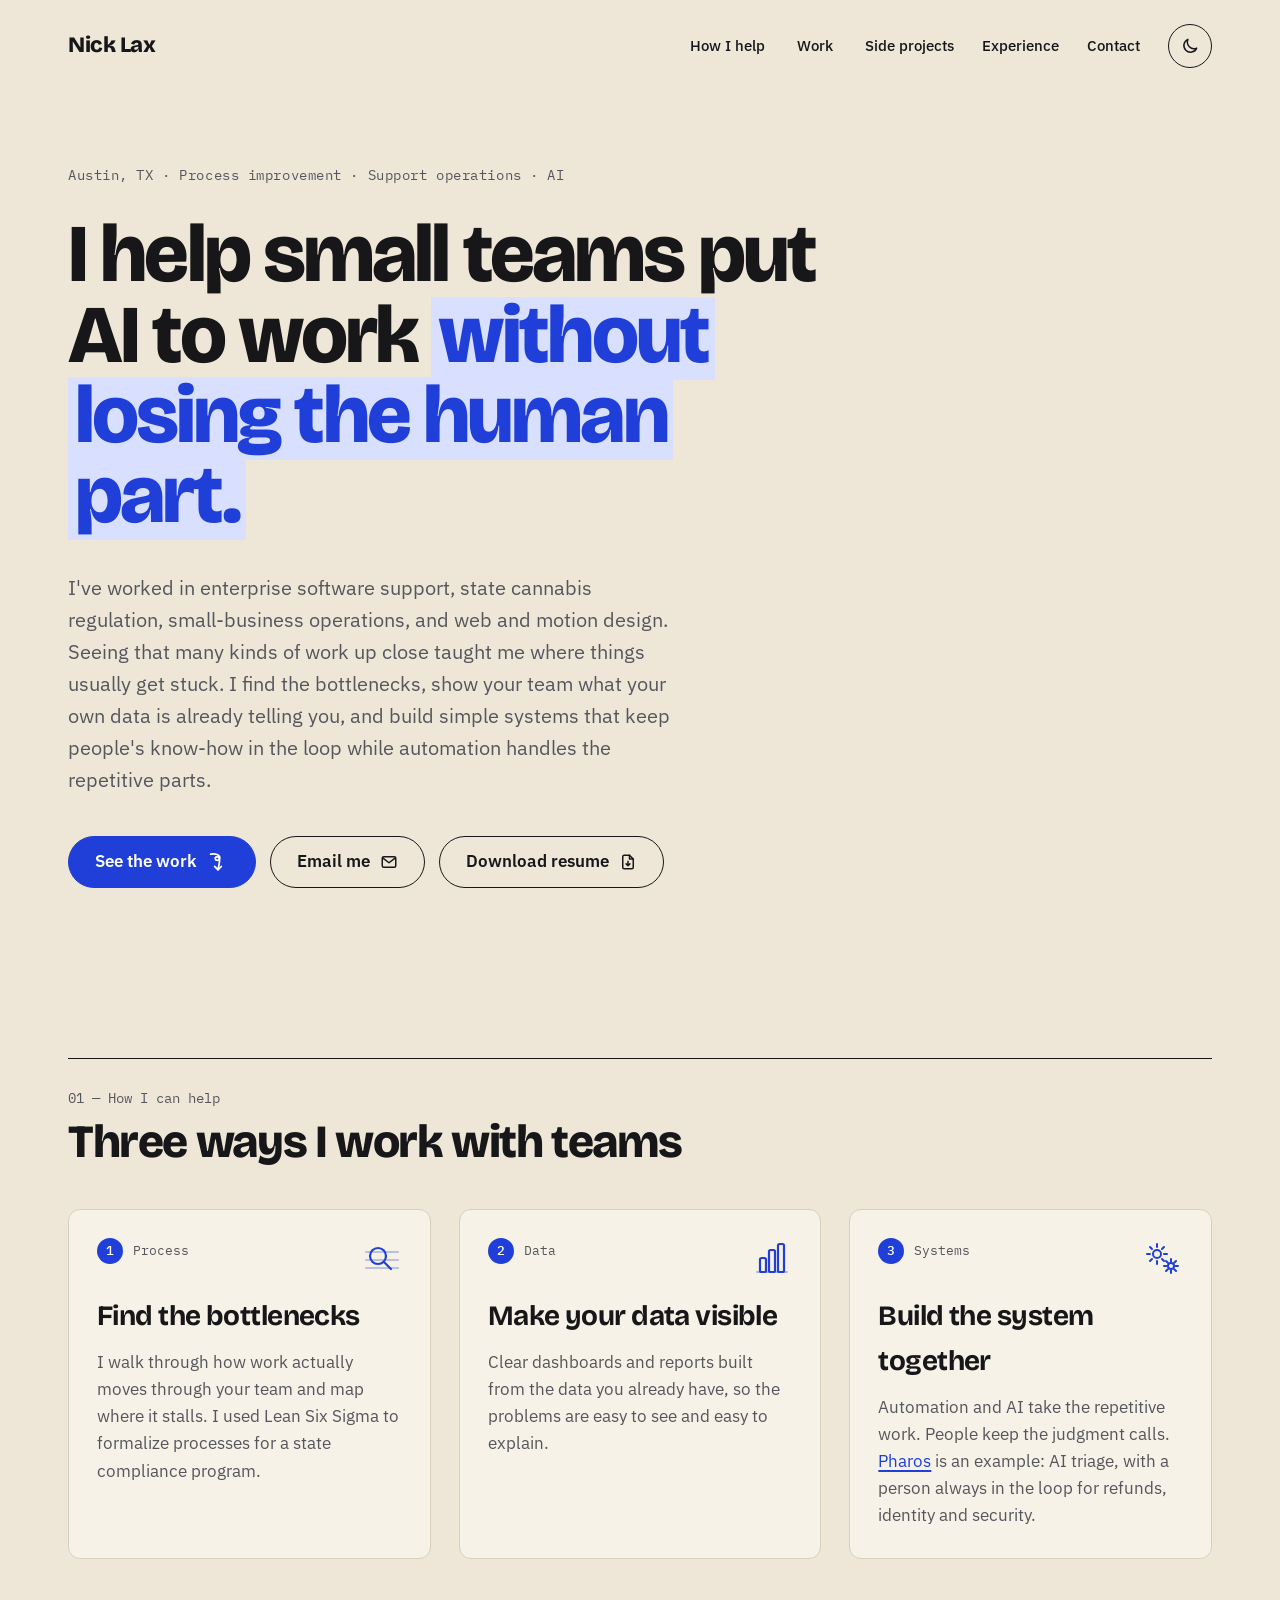
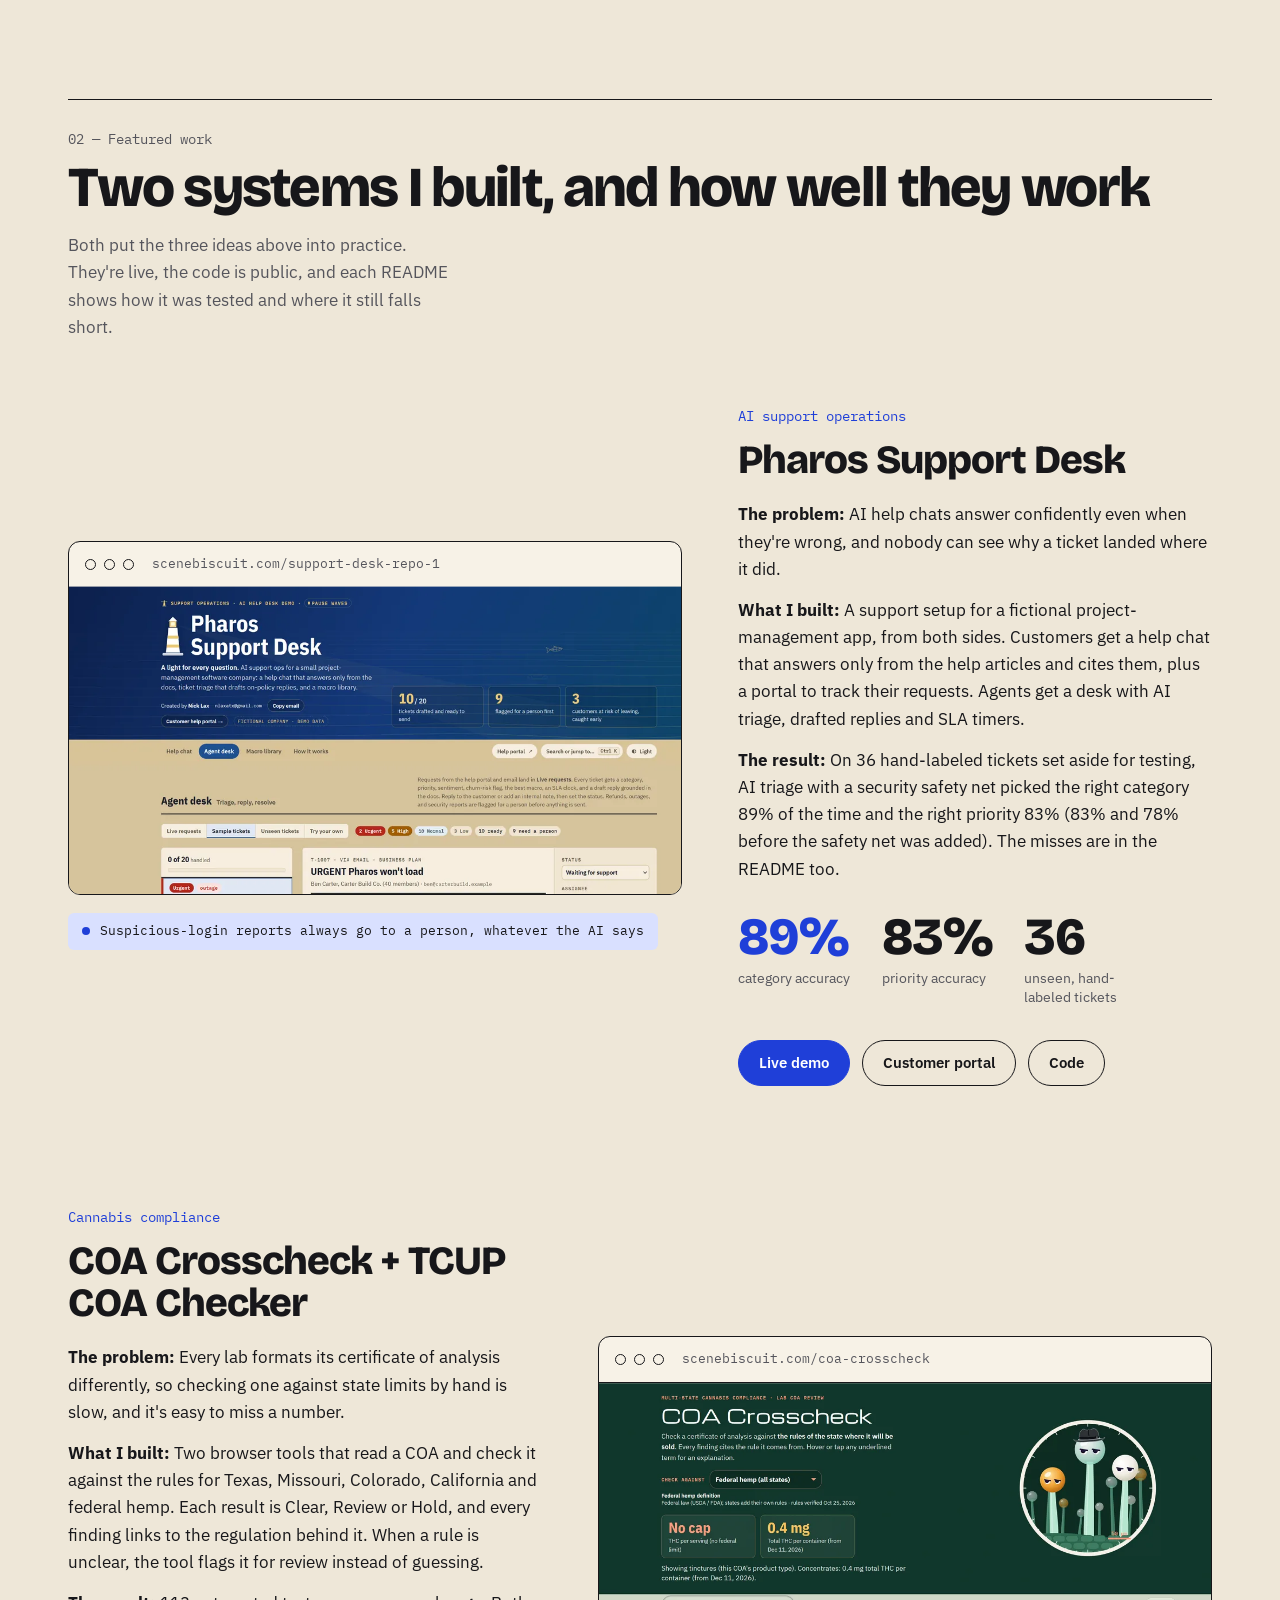
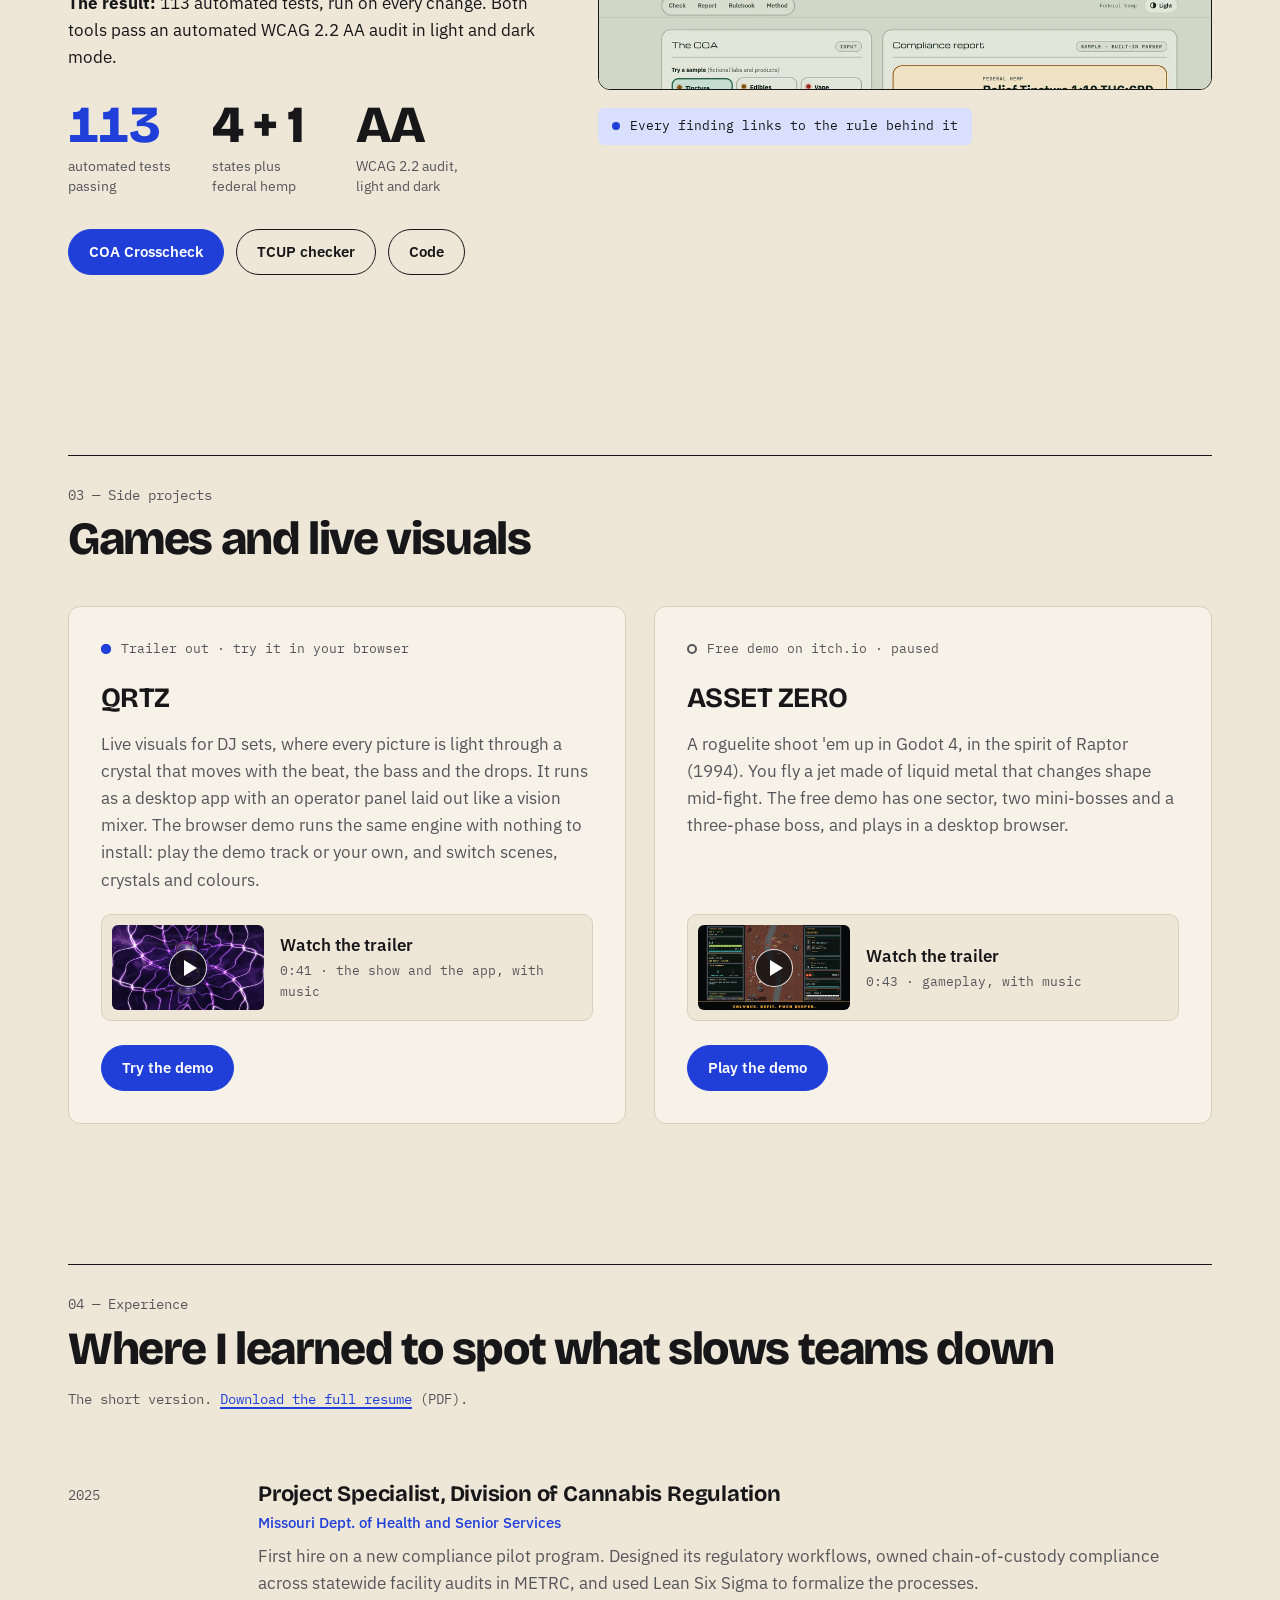
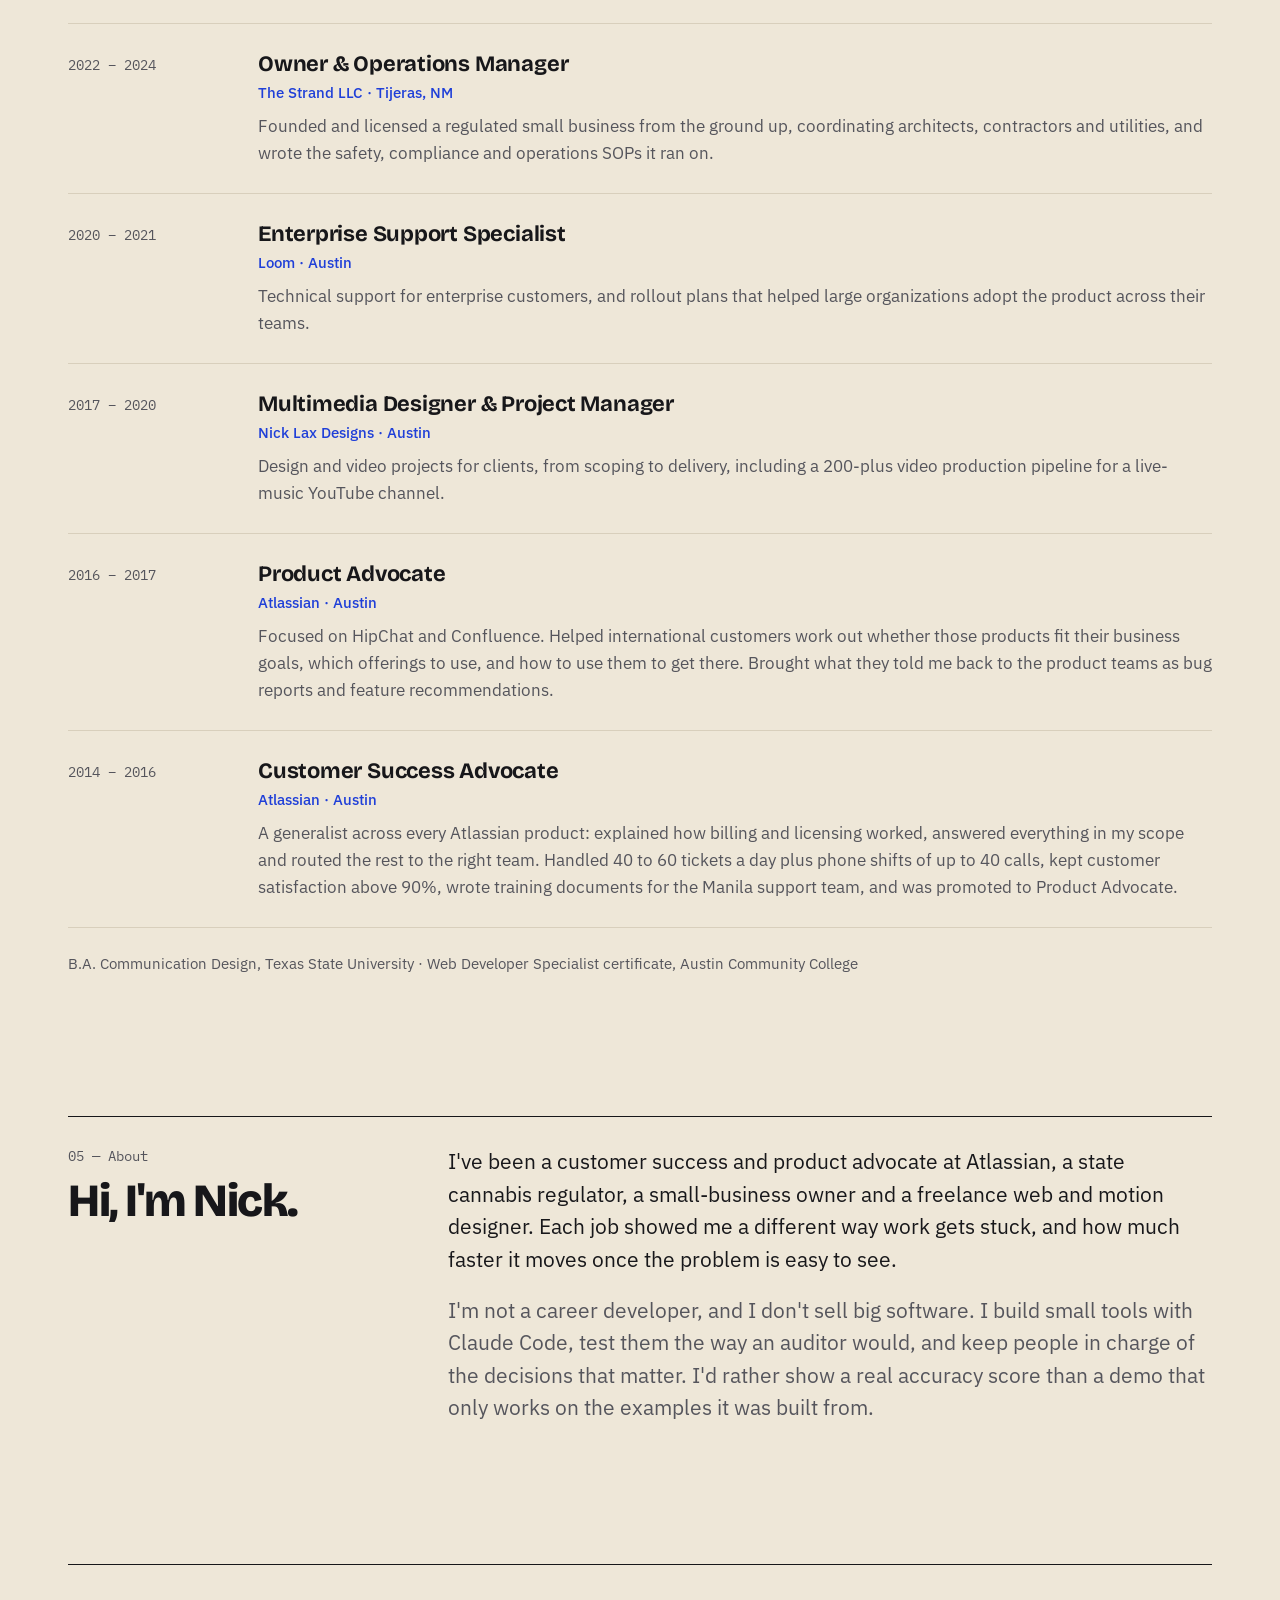
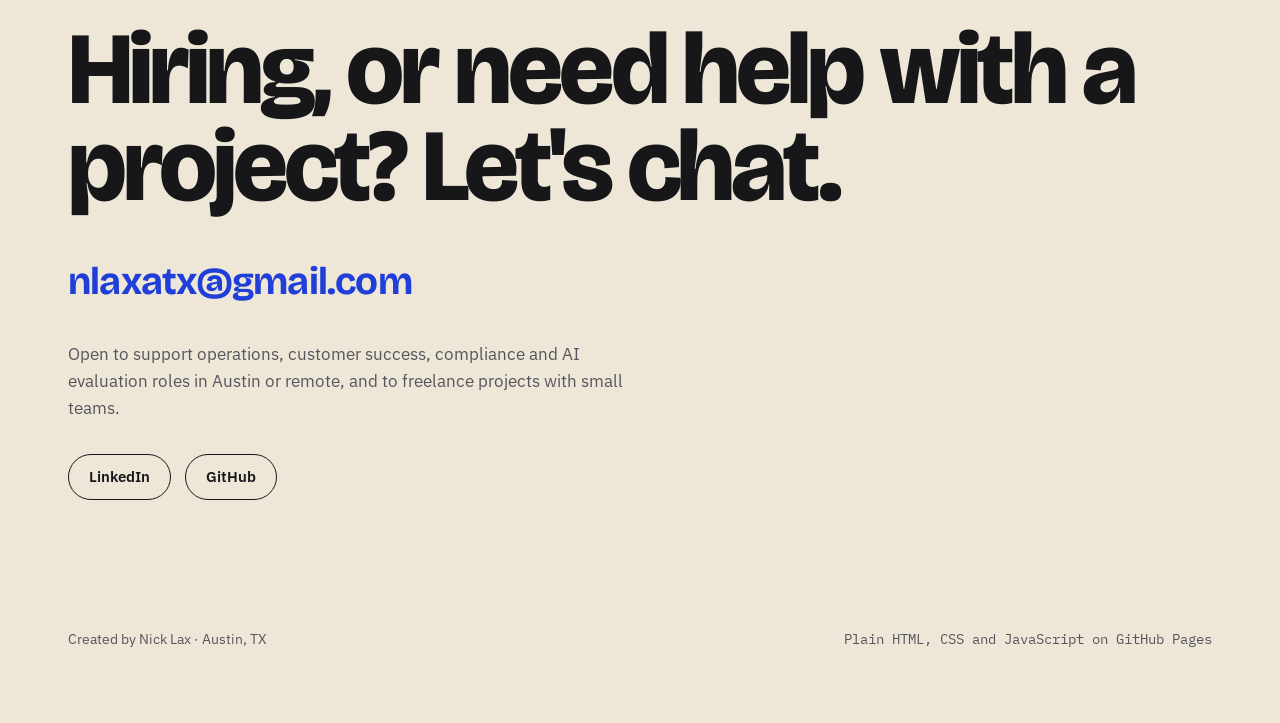
==== commit 26c817d0: "QRTZ card: play the new trailer, keep the Try the demo button - video/qrtz-trailer.mp4: 41.6 s, 1920" ====
--- a/index.html
+++ b/index.html
@@ -196,17 +196,17 @@
       </div>
       <div class="cards">
         <div class="card card--project lift reveal">
-          <p class="card-status"><span class="dot" aria-hidden="true"></span>Demo video out · try it in your browser</p>
+          <p class="card-status"><span class="dot" aria-hidden="true"></span>Trailer out · try it in your browser</p>
           <h3 class="card-title">QRTZ</h3>
           <p class="muted">Live visuals for DJ sets, where every picture is light through a crystal that moves with the beat, the bass and the drops. It runs as a desktop app with an operator panel laid out like a vision mixer. The browser demo runs the same engine with nothing to install: play the demo track or your own, and switch scenes, crystals and colours.</p>
-          <a class="card-thumb" href="video/qrtz-demo.mp4" data-video-dialog="QRTZ demo video">
+          <a class="card-thumb" href="video/qrtz-trailer.mp4" data-video-dialog="QRTZ trailer">
             <span class="card-thumb-img">
               <img src="img/qrtz-video-poster.webp" width="1200" height="675" loading="lazy" alt="">
               <span class="card-thumb-play" aria-hidden="true"></span>
             </span>
             <span class="card-thumb-text">
-              <span class="card-thumb-title">Watch the demo video</span>
-              <span class="card-thumb-meta">2:40 · the operator panel, then the show</span>
+              <span class="card-thumb-title">Watch the trailer</span>
+              <span class="card-thumb-meta">0:41 · the show and the app, with music</span>
             </span>
           </a>
           <div class="btn-row btn-row--sm">
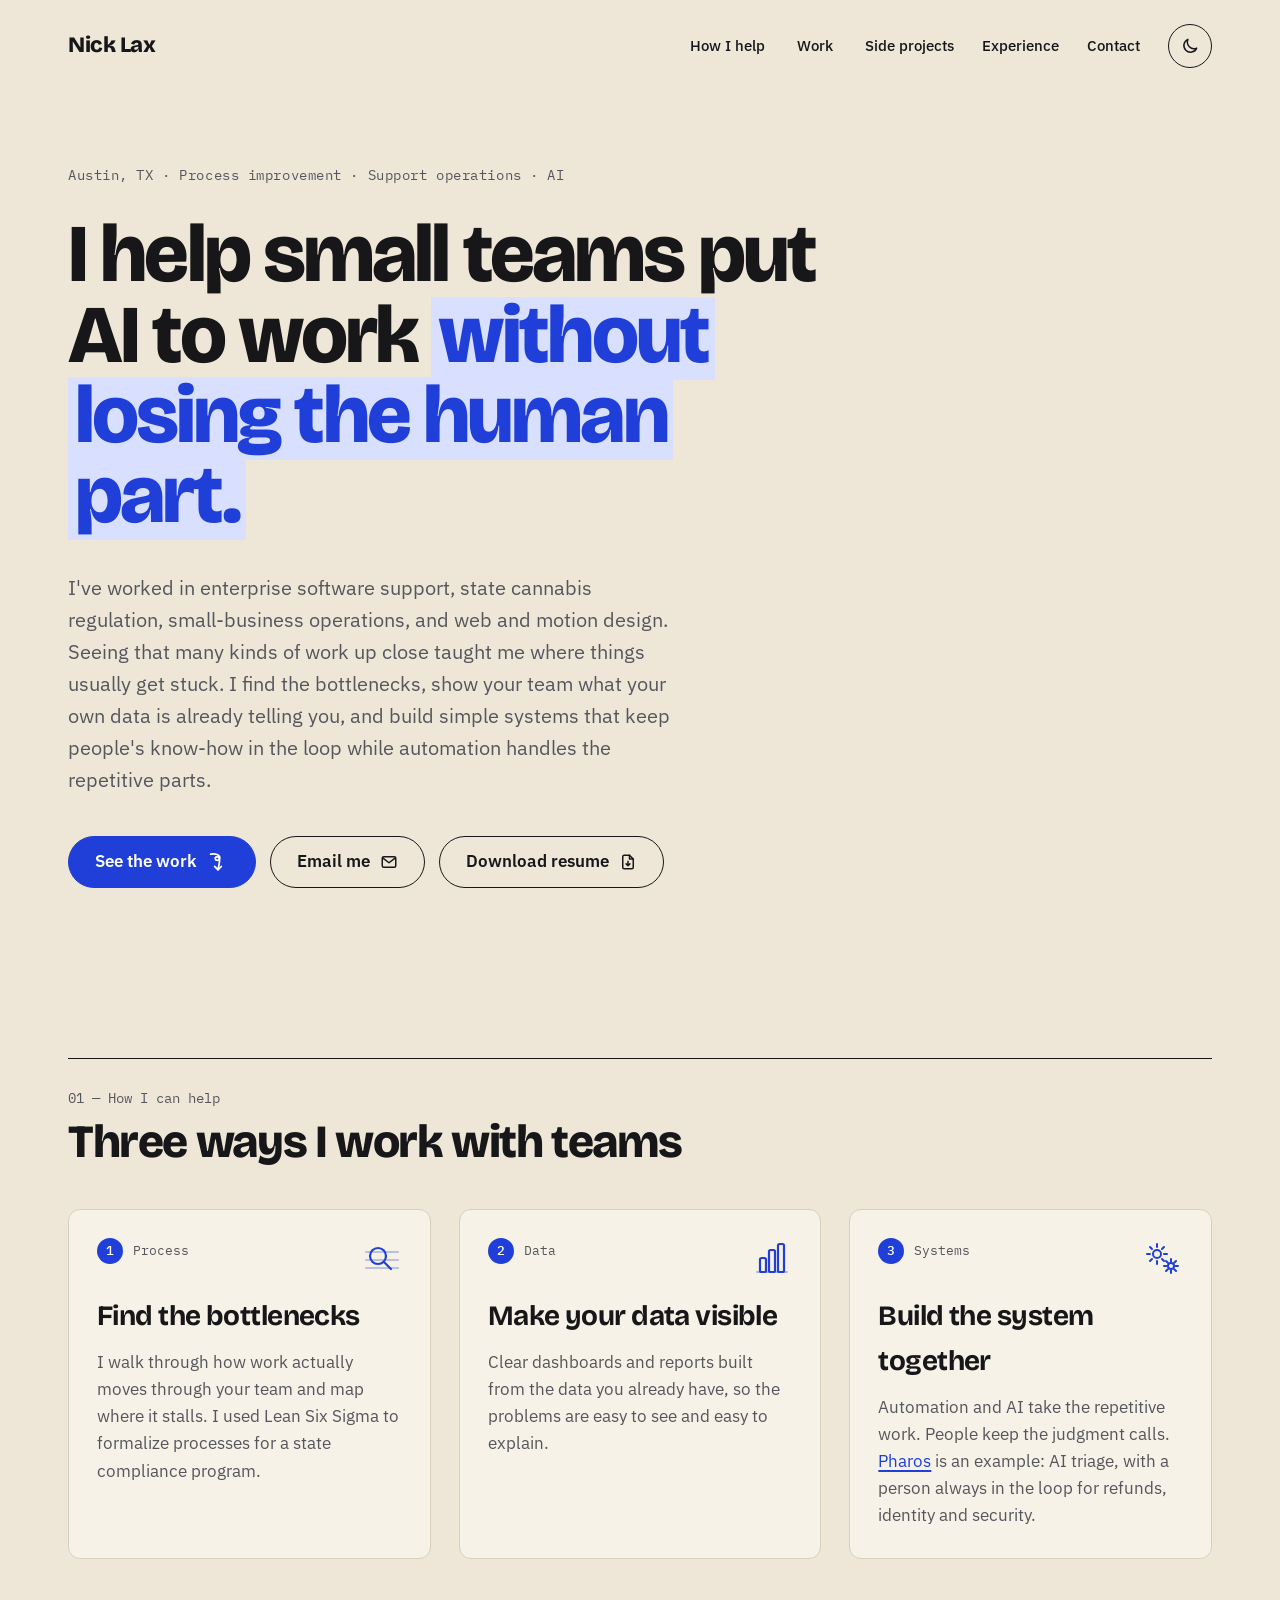
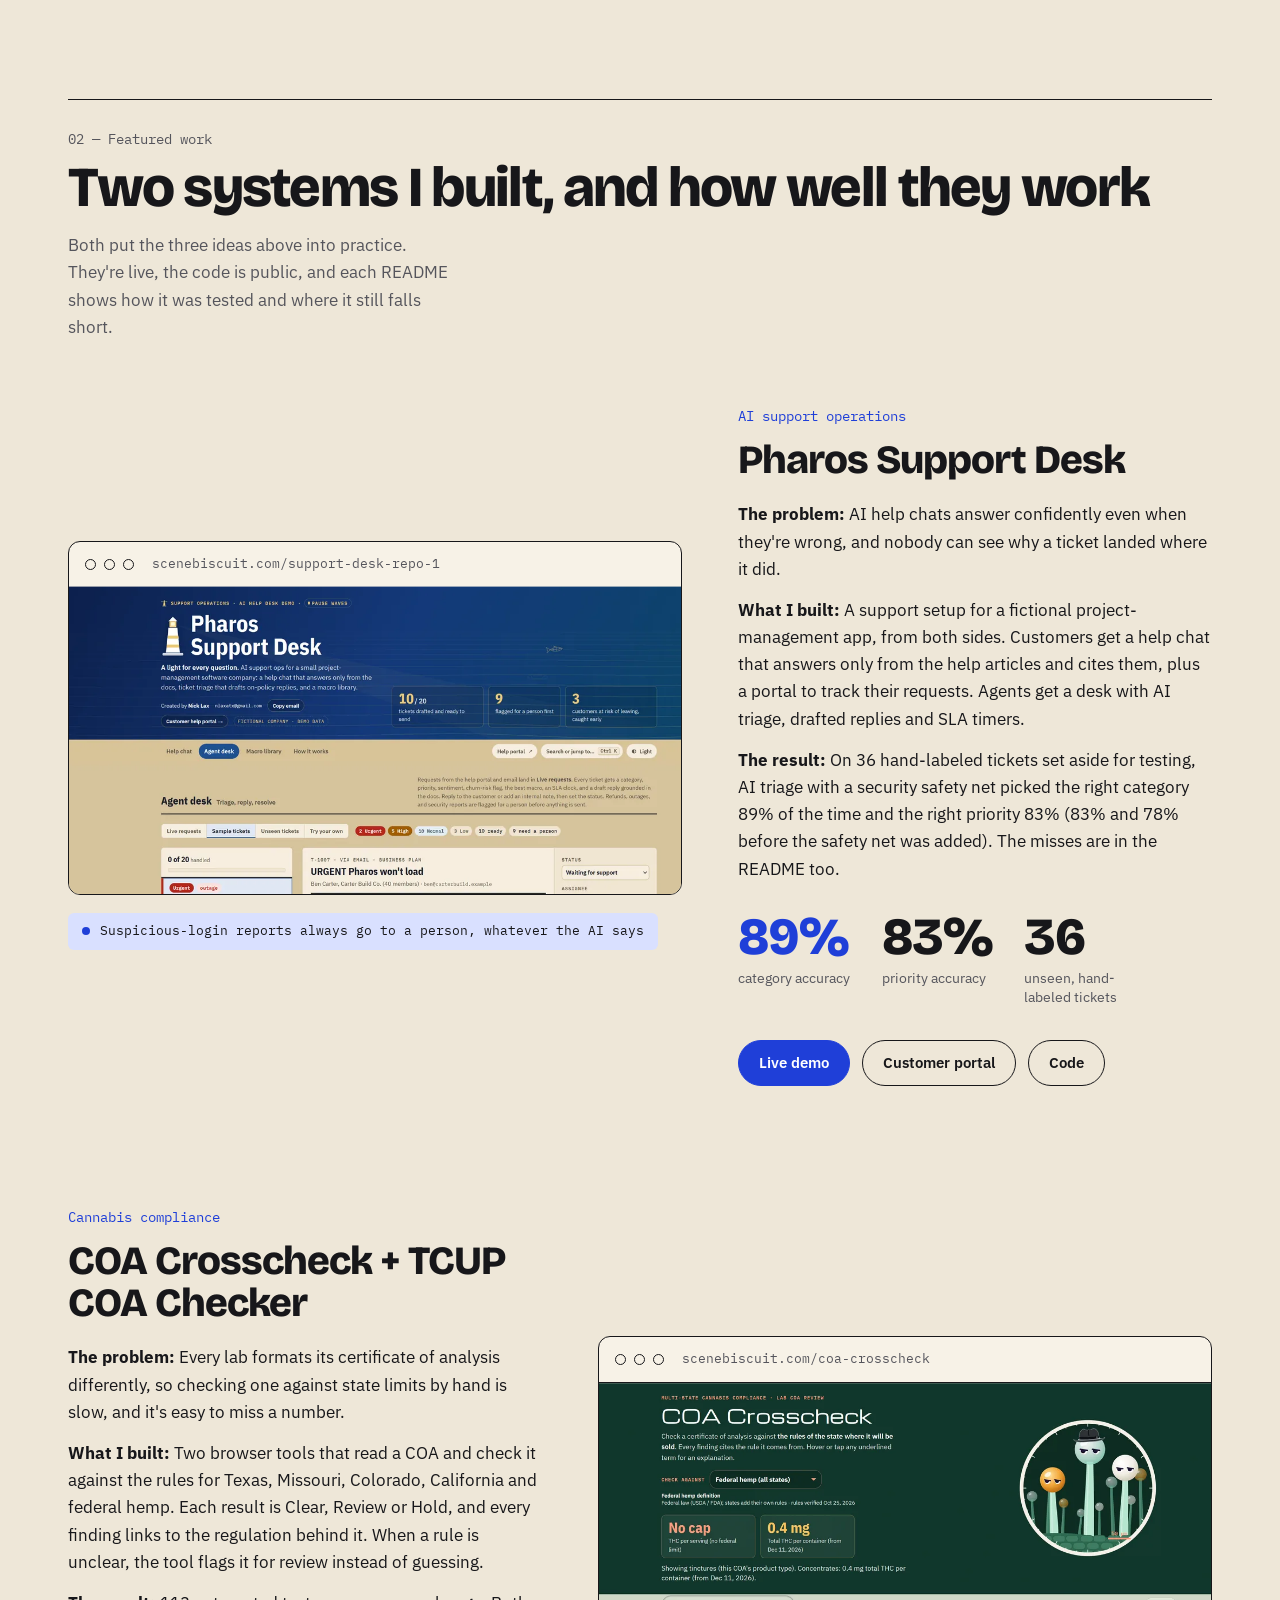
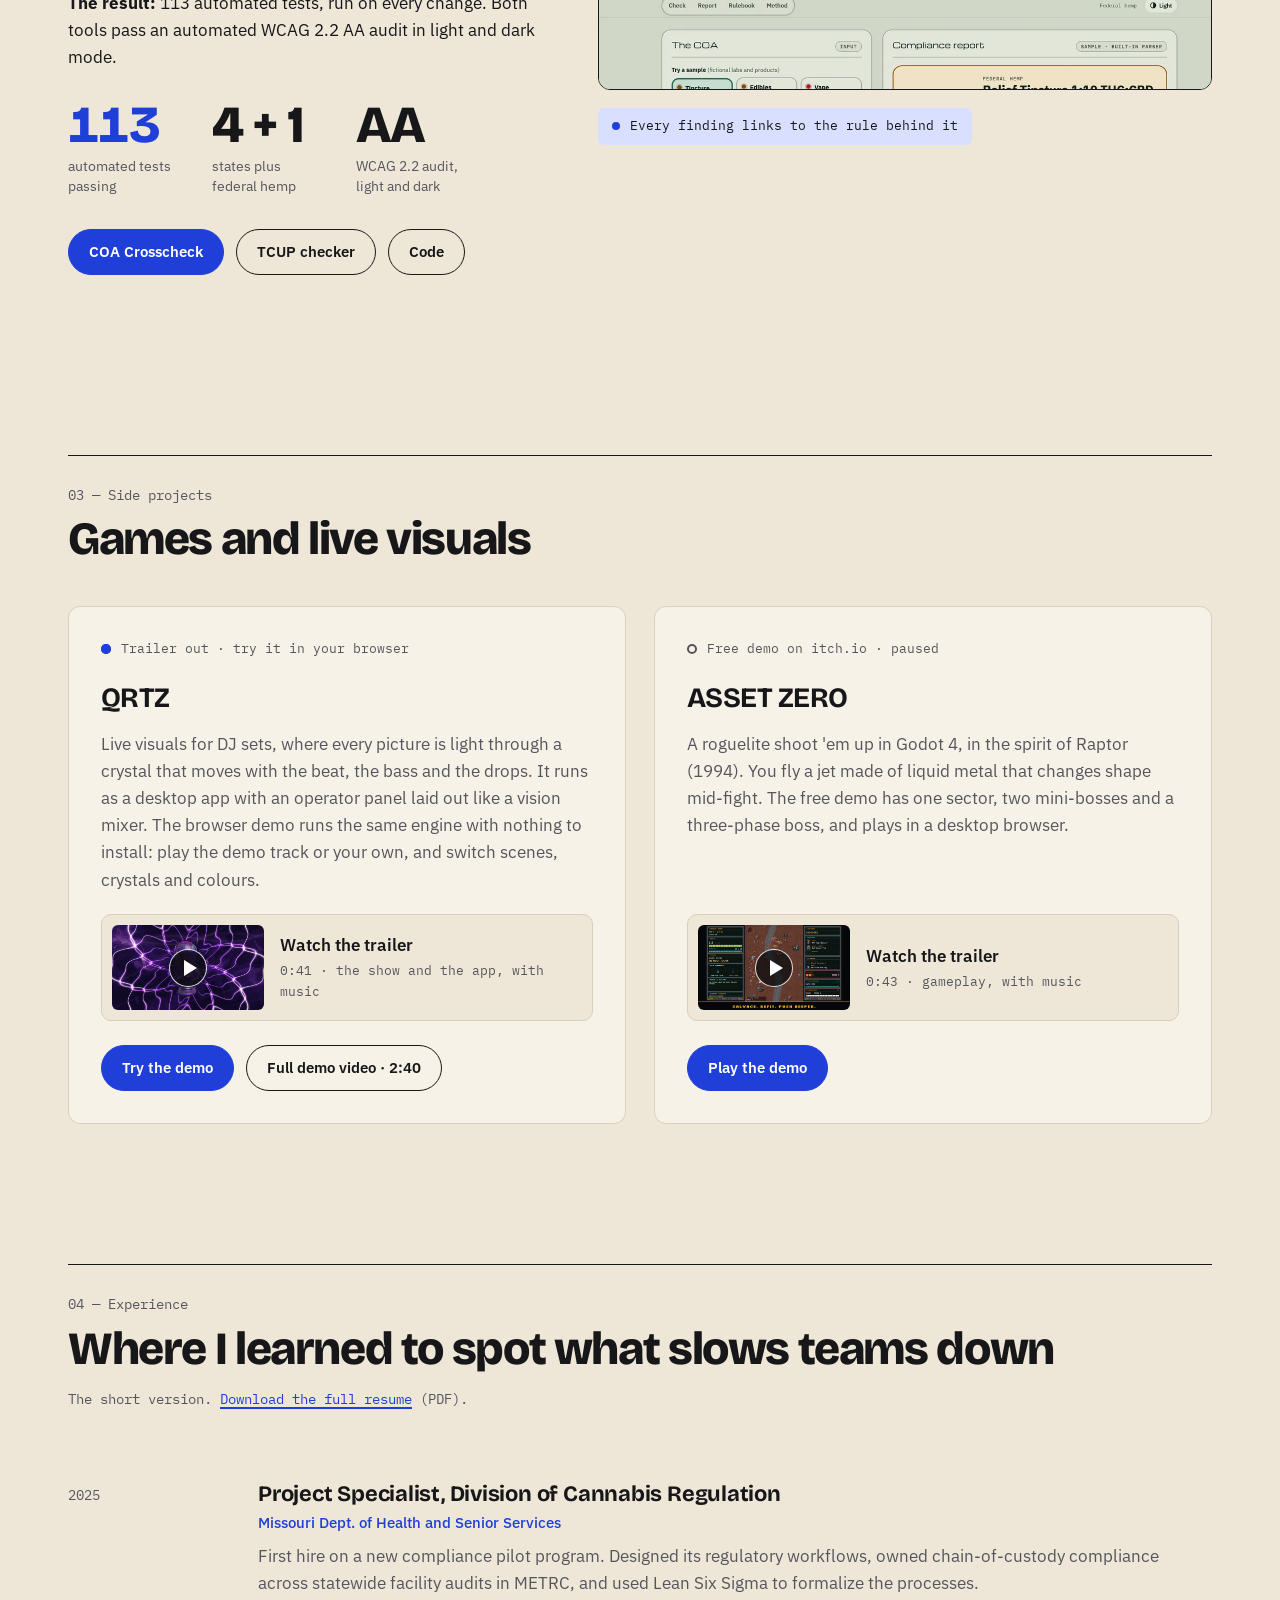
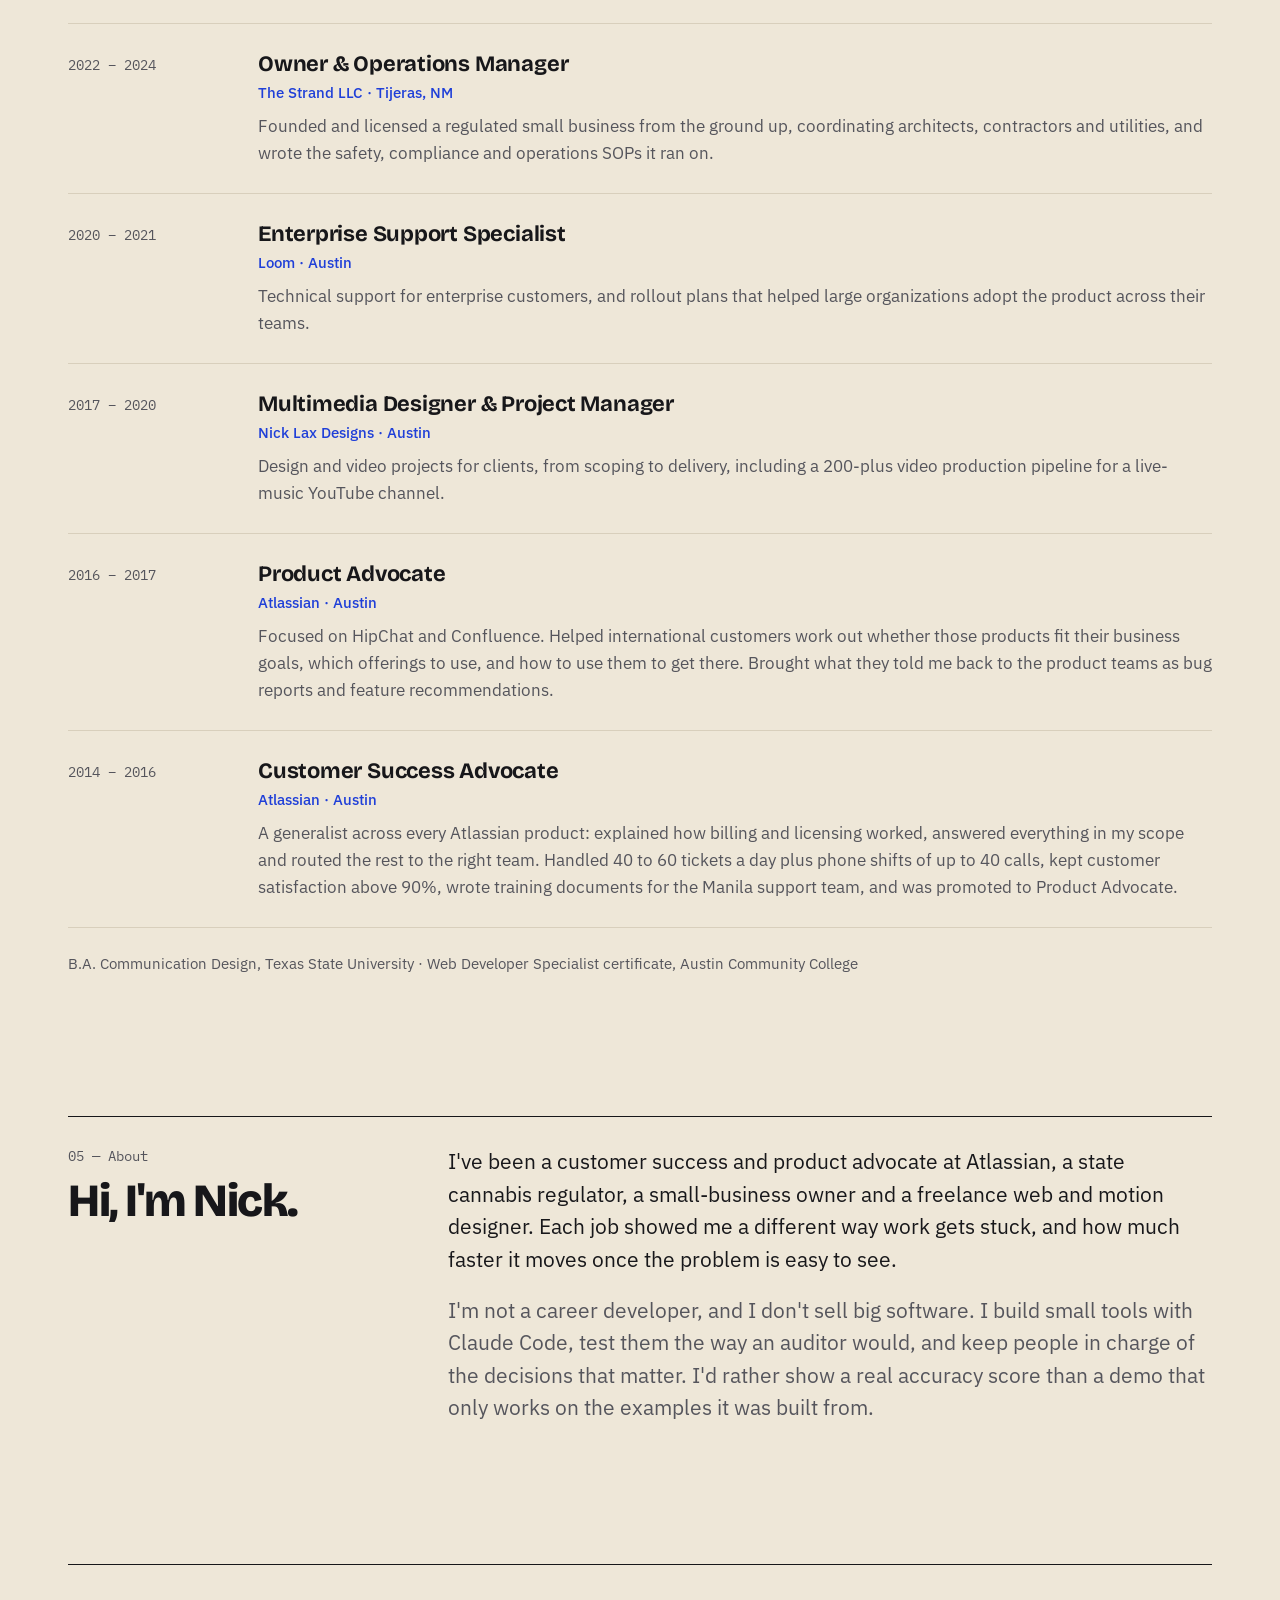
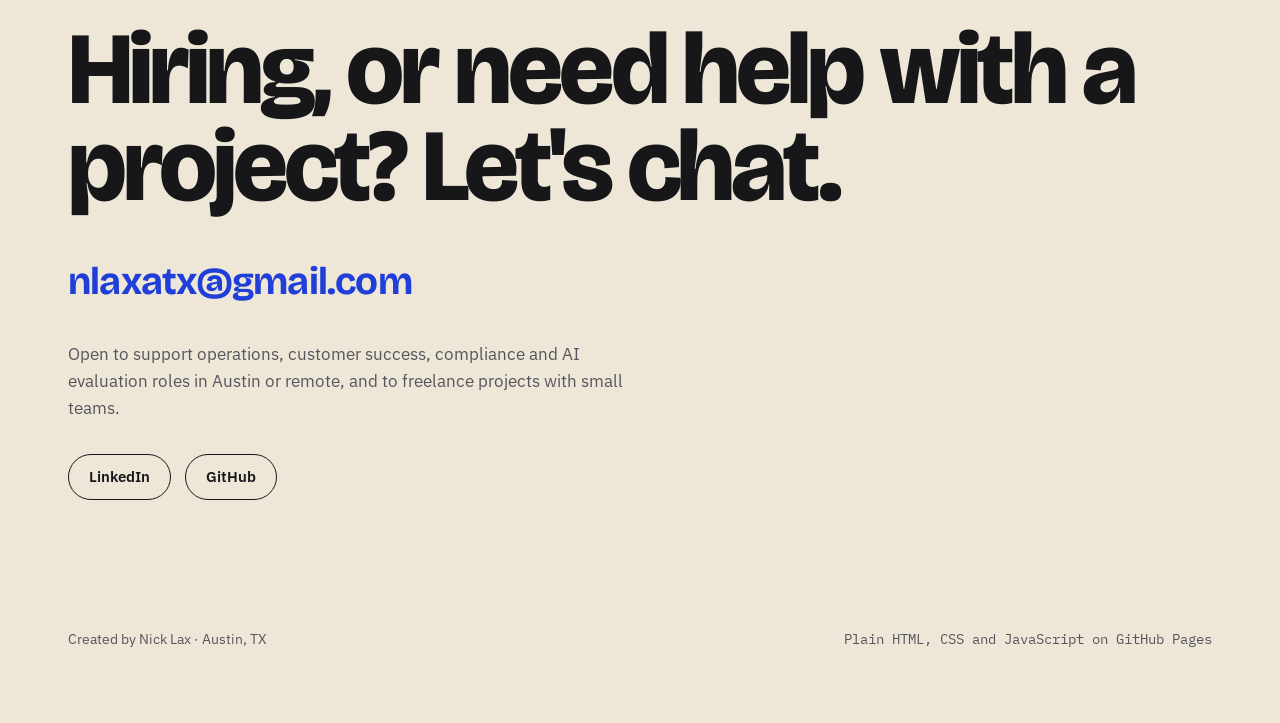
==== commit 822712ae: "QRTZ card: add a button for the full 2:40 demo video The card now has the trailer thumbnail and two " ====
--- a/index.html
+++ b/index.html
@@ -211,6 +211,7 @@
           </a>
           <div class="btn-row btn-row--sm">
             <a href="qrtz/" class="btn btn-solid btn-sm" target="_blank" rel="noopener">Try the demo<span class="sr-only"> (opens in a new tab)</span></a>
+            <a href="video/qrtz-demo.mp4" class="btn btn-sm" data-video-dialog="QRTZ demo video" data-poster="img/qrtz-video-poster.webp">Full demo video · 2:40<span class="sr-only">: the operator panel, then the show</span></a>
           </div>
         </div>
         <div class="card card--project lift reveal">
